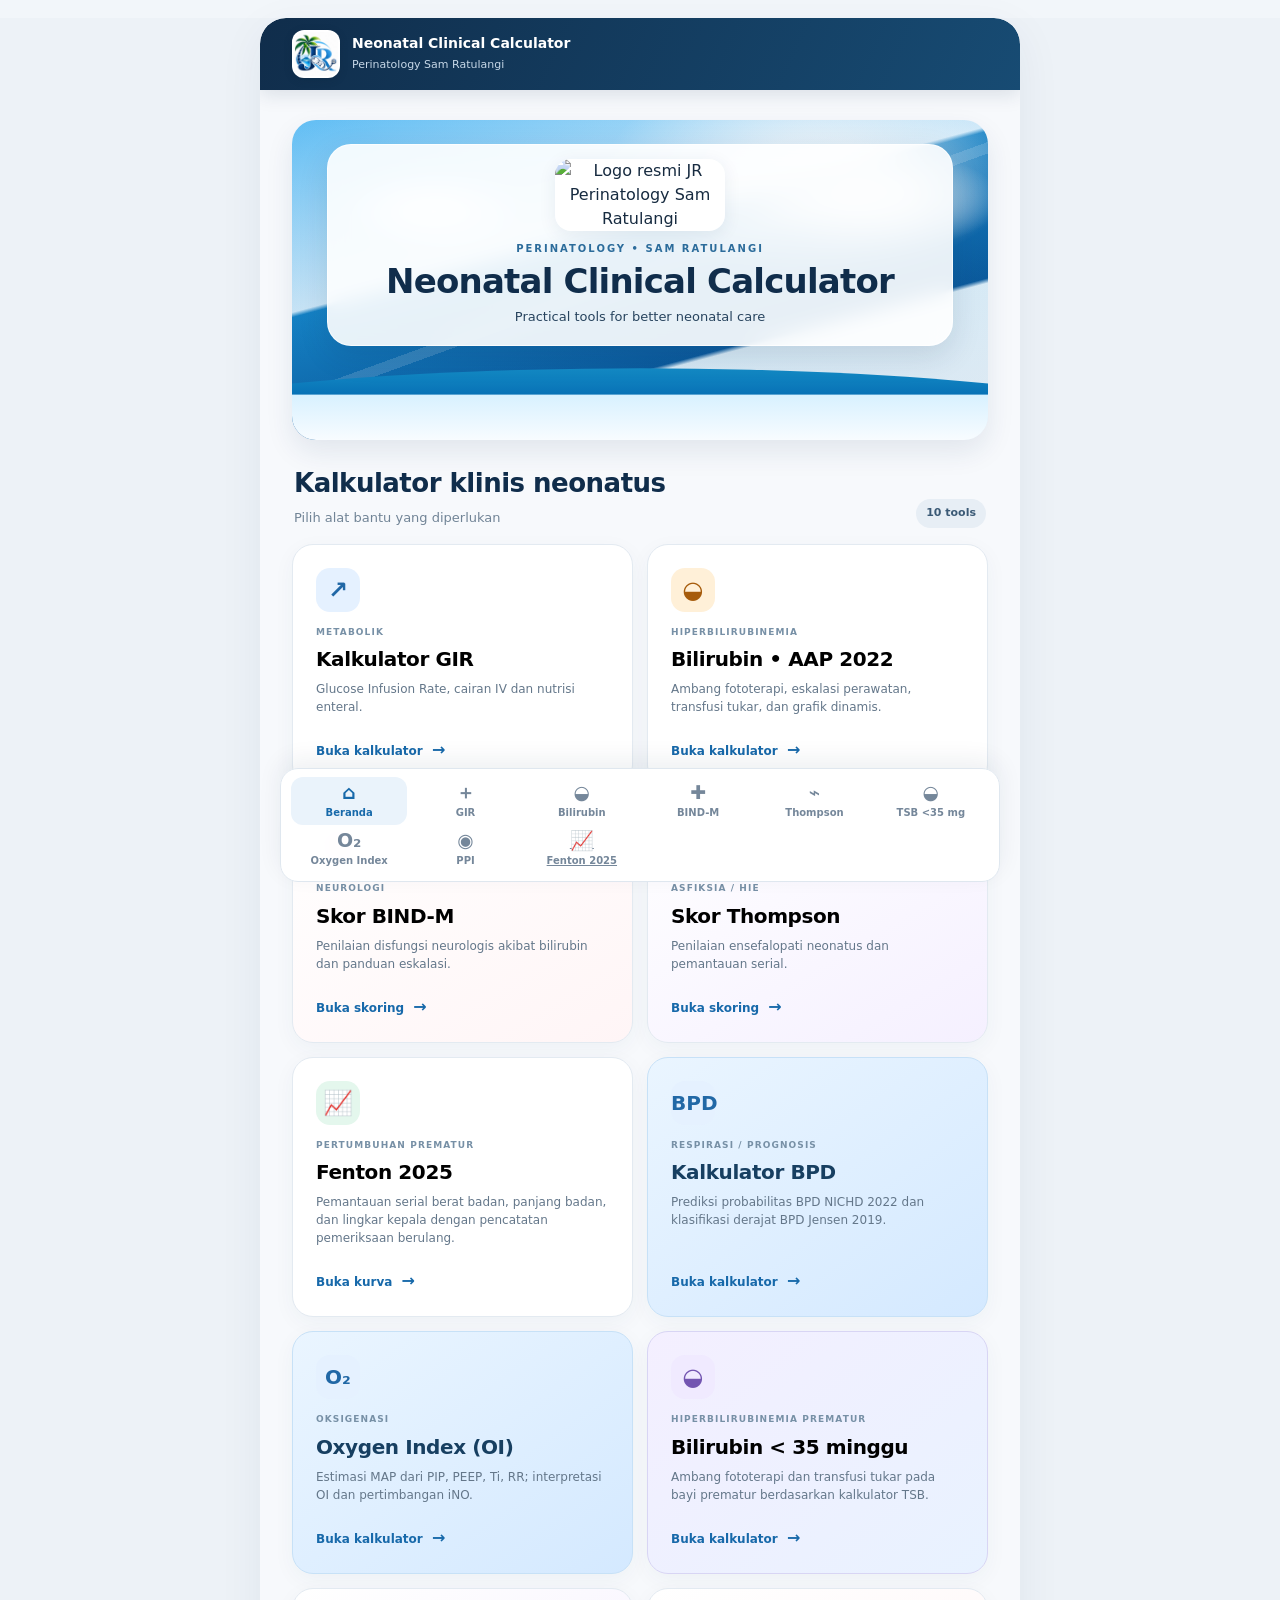
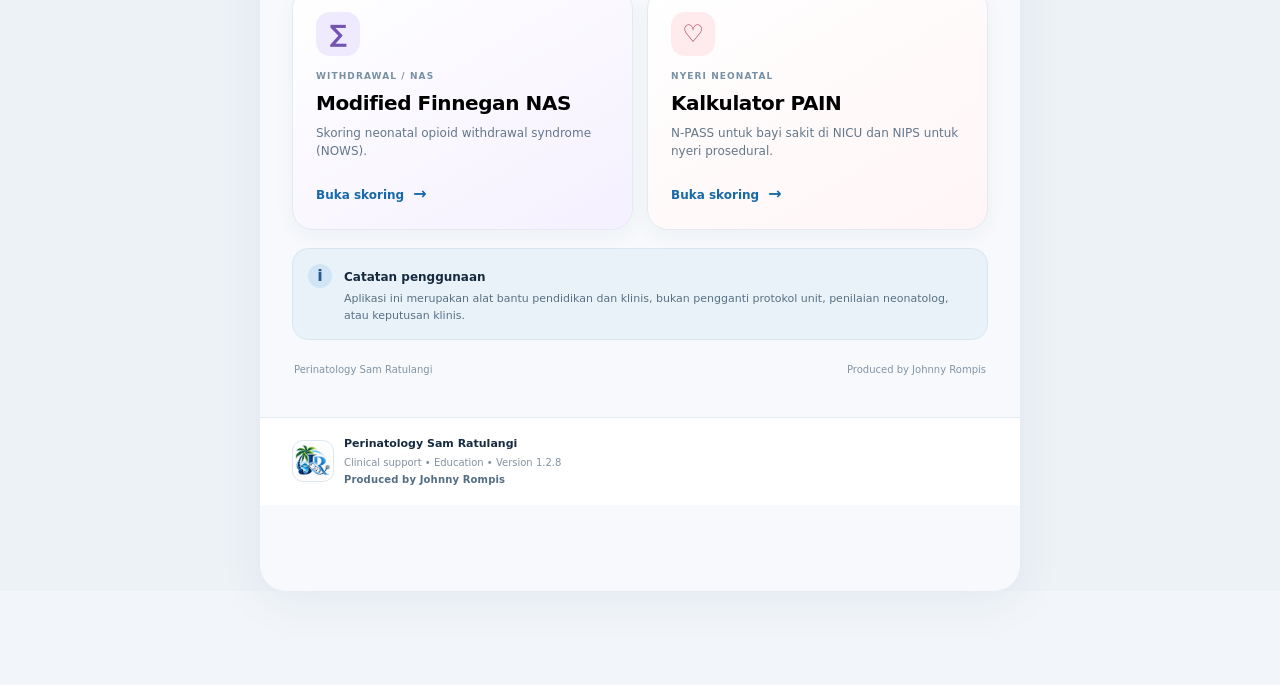
==== index.html @ 15115d3c "Update index.html" ====
<!doctype html>
<html lang="id"><head><meta charset="utf-8"><meta name="viewport" content="width=device-width, initial-scale=1, viewport-fit=cover"><meta name="theme-color" content="#12375b"><meta name="description" content="Kalkulator klinis neonatus: GIR dan hiperbilirubinemia AAP 2022."><link rel="manifest" href="./manifest.webmanifest"><link rel="icon" href="./icons/icon-192.png"><link rel="apple-touch-icon" href="./icons/icon-192.png"><title>Neonatal Clinical Calculator</title><link rel="stylesheet" href="./styles.css"></head>
<body><div class="app-shell">
<header class="topbar"><button class="brand" data-view="home" aria-label="Beranda"><img class="brand-logo" src="./jr-perinatology-logo.png" alt="Logo JR Perinatology"><span><b>Neonatal Clinical Calculator</b><small>Perinatology Sam Ratulangi</small></span></button><button id="installBtn" class="install-btn" hidden>Pasang</button></header>
<main>
<section id="homeView" class="view active"><div class="cover-hero"><img src="./icons/cover-reference.png" alt=""><div class="cover-caption"><img class="hero-logo" src="./icons/jr-perinatology-logo.png" alt="Logo resmi JR Perinatology Sam Ratulangi"><div class="eyebrow">PERINATOLOGY • SAM RATULANGI</div><h1>Neonatal Clinical Calculator</h1><p>Practical tools for better neonatal care</p></div></div>
<div class="section-heading"><div><h2>Kalkulator klinis neonatus</h2><p>Pilih alat bantu yang diperlukan</p></div><span class="pill">10 tools</span></div>
<div class="tool-grid"><button class="tool-card gir-card" data-view="gir"><span class="tool-icon blue-icon">↗</span><span class="tool-label">METABOLIK</span><h3>Kalkulator GIR</h3><p>Glucose Infusion Rate, cairan IV dan nutrisi enteral.</p><span class="tool-link">Buka kalkulator <b>→</b></span></button><button class="tool-card bili-card" data-view="bili"><span class="tool-icon amber-icon">◒</span><span class="tool-label">HIPERBILIRUBINEMIA</span><h3>Bilirubin • AAP 2022</h3><p>Ambang fototerapi, eskalasi perawatan, transfusi tukar, dan grafik dinamis.</p><span class="tool-link">Buka kalkulator <b>→</b></span></button><button class="tool-card bind-card" data-view="bind"><span class="tool-icon pink-icon">✚</span><span class="tool-label">NEUROLOGI</span><h3>Skor BIND-M</h3><p>Penilaian disfungsi neurologis akibat bilirubin dan panduan eskalasi.</p><span class="tool-link">Buka skoring <b>→</b></span></button><button class="tool-card thompson-card" data-view="thompson"><span class="tool-icon purple-icon">⌁</span><span class="tool-label">ASFIKSIA / HIE</span><h3>Skor Thompson</h3><p>Penilaian ensefalopati neonatus dan pemantauan serial.</p><span class="tool-link">Buka skoring <b>→</b></span></button><button class="tool-card fenton-card" data-open-page="fenton.html"><span class="tool-icon green-icon">📈</span><span class="tool-label">PERTUMBUHAN PREMATUR</span><h3>Fenton 2025</h3><p>Pemantauan serial berat badan, panjang badan, dan lingkar kepala dengan pencatatan pemeriksaan berulang.</p><span class="tool-link">Buka kurva <b>→</b></span></button><button class="tool-card oxygen-card" data-open-page="bpd.html"><span class="tool-icon blue-icon">BPD</span><span class="tool-label">RESPIRASI / PROGNOSIS</span><h3>Kalkulator BPD</h3><p>Prediksi probabilitas BPD NICHD 2022 dan klasifikasi derajat BPD Jensen 2019.</p><span class="tool-link">Buka kalkulator <b>→</b></span></button><button class="tool-card oxygen-card" data-view="oxygen"><span class="tool-icon blue-icon">O₂</span><span class="tool-label">OKSIGENASI</span><h3>Oxygen Index (OI)</h3><p>Estimasi MAP dari PIP, PEEP, Ti, RR; interpretasi OI dan pertimbangan iNO.</p><span class="tool-link">Buka kalkulator <b>→</b></span></button><button class="tool-card prem-card" data-view="prem"><span class="tool-icon purple-icon">◒</span><span class="tool-label">HIPERBILIRUBINEMIA PREMATUR</span><h3>Bilirubin &lt; 35 minggu</h3><p>Ambang fototerapi dan transfusi tukar pada bayi prematur berdasarkan kalkulator TSB.</p><span class="tool-link">Buka kalkulator <b>→</b></span></button><button class="tool-card thompson-card" data-open-page="finnegan.html"><span class="tool-icon purple-icon">∑</span><span class="tool-label">WITHDRAWAL / NAS</span><h3>Modified Finnegan NAS</h3><p>Skoring neonatal opioid withdrawal syndrome (NOWS).</p><span class="tool-link">Buka skoring <b>→</b></span></button><button class="tool-card bind-card" data-open-page="pain.html"><span class="tool-icon pink-icon">♡</span><span class="tool-label">NYERI NEONATAL</span><h3>Kalkulator PAIN</h3><p>N-PASS untuk bayi sakit di NICU dan NIPS untuk nyeri prosedural.</p><span class="tool-link">Buka skoring <b>→</b></span></button>
</div>
<div class="notice"><span class="notice-icon">i</span><div><b>Catatan penggunaan</b><p>Aplikasi ini merupakan alat bantu pendidikan dan klinis, bukan pengganti protokol unit, penilaian neonatolog, atau keputusan klinis.</p></div></div><div class="home-footer"><span>Perinatology Sam Ratulangi</span><span>Produced by Johnny Rompis</span></div></section><section id="girView" class="view"><div class="page-heading"><button class="back-btn" data-view="home">←</button><div><div class="eyebrow">METABOLIK</div><h1>Kalkulator GIR</h1><p>Glucose Infusion Rate • mg/kg/menit</p></div></div>
<div class="info-banner blue-banner"><b>Rumus GIR</b><p>IV = (% dekstrosa × laju mL/jam) ÷ (6 × berat kg). Enteral dihitung dari karbohidrat yang benar-benar diberikan selama 24 jam.</p></div>
<form id="girForm">
<div class="panel"><div class="panel-title"><span class="mini-icon pink-icon">＋</span><div><h2>A. Data neonatus</h2><p>Gunakan berat badan aktual yang ditetapkan klinisi</p></div></div>
<div class="field"><label for="weight">Berat badan aktual</label><div class="input-unit"><input id="weight" type="number" min="0.1" max="20" step="0.01" value="3" required><span>kg</span></div></div>
<div class="field"><label for="targetGir">Target GIR (opsional)</label><div class="input-unit"><input id="targetGir" type="number" min="0" max="50" step="0.1" value="4"><span>mg/kg/menit</span></div><small>Target ditetapkan klinisi; bukan rekomendasi otomatis.</small></div></div>
<div class="panel blue-panel"><div class="panel-title"><span class="mini-icon blue-icon">↗</span><div><h2>B. Cairan intravena</h2><p>Verifikasi konsentrasi pada label/kemasan aktual</p></div></div>
<div class="field"><label for="ivType">Jenis cairan IV</label><select id="ivType"><option value="5">Dextrose 5%</option><option value="10">Dextrose 10%</option><option value="12.5" selected>Dextrose 12,5%</option><option value="15">Dextrose 15%</option><option value="20">Dextrose 20%</option><option value="KaEN 1B">KaEN 1B • isi konsentrasi manual</option><option value="KaEN 3A">KaEN 3A • isi konsentrasi manual</option><option value="KaEN 3B">KaEN 3B • isi konsentrasi manual</option><option value="custom">Cairan lain • input manual</option></select></div>
<div class="field"><label for="conc">Konsentrasi glukosa</label><div class="input-unit"><input id="conc" type="number" min="0" max="100" step="0.1" value="12.5" required><span>%</span></div><small id="concNote">Nilai referensi otomatis; verifikasi konsentrasi aktual.</small></div>
<div class="field"><label for="rate">Laju infus</label><div class="input-unit"><input id="rate" type="number" min="0" max="500" step="0.1" value="2" required><span>mL/jam</span></div></div></div>
<div class="panel green-panel"><div class="panel-title"><span class="mini-icon green-icon">◉</span><div><h2>C. Asupan enteral</h2><p>Pilihan jenis asupan mengikuti kategori</p></div></div>
<div class="field"><label for="category">Kategori asupan</label><select id="category" required><option value="Oral aff">Oral aff</option><option value="ASI" selected>ASI</option><option value="PASI">PASI</option></select></div>
<div class="field"><label for="milkType">Pilihan jenis ASI / produk PASI</label><select id="milkType" required></select><small id="milkNote">Nilai referensi adalah estimasi; verifikasi tahap ASI atau label produk.</small></div>
<div class="field"><label for="carbRef">Karbohidrat referensi</label><div class="input-unit"><input id="carbRef" type="number" readonly><span>g/100 mL</span></div><small>Nilai untuk susu siap minum; dapat berbeda menurut produk/individu.</small></div>
<div class="field" id="carbOverrideWrap"><label for="carbOverride">Karbohidrat aktual / override (opsional)</label><div class="input-unit"><input id="carbOverride" type="number" min="0" max="50" step="0.1" placeholder="Isi jika berbeda dari referensi"><span>g/100 mL</span></div><small>Jika diisi, nilai ini yang digunakan dalam perhitungan.</small></div>
<div class="field"><label for="volume">Volume enteral total</label><div class="input-unit"><input id="volume" type="number" min="0" max="10000" step="1" value="400" required><span>mL/24 jam</span></div><small>Masukkan volume yang benar-benar diberikan selama 24 jam. Oral aff dihitung sebagai 0.</small></div></div>
<div class="button-row"><button type="reset" class="btn secondary">Reset</button><button type="submit" class="btn primary">Hitung GIR</button></div></form><div id="girResults" class="results" hidden></div>
<div class="reference-box"><h3>Rumus dan batasan</h3><p><b>GIR IV</b> = konsentrasi glukosa (%) × laju infus (mL/jam) ÷ [6 × berat badan (kg)].</p><p><b>Estimasi kontribusi enteral</b> = [volume (mL/24 jam) × karbohidrat (g/100 mL) × 10] ÷ [berat badan (kg) × 1440].</p><p><b>Total GIR estimasi</b> = GIR IV + estimasi kontribusi enteral. Kontribusi enteral merupakan estimasi asupan karbohidrat, bukan GIR sistemik terukur dan tidak otomatis menentukan terapi.</p><p>Jangan mengubah cairan/laju infus atau memberikan insulin hanya berdasarkan kalkulator. Ikuti glukosa darah serial, kondisi bayi, dan protokol NICU.</p></div></section>
<section id="biliView" class="view"><div class="page-heading"><button class="back-btn" data-view="home">←</button><div><div class="eyebrow">AAP CLINICAL PRACTICE GUIDELINE</div><h1>Kalkulator Bilirubin</h1><p>Hiperbilirubinemia neonatus • AAP 2022</p></div></div>
<div class="info-banner amber-banner"><b>Untuk bayi usia gestasi ≥35 minggu</b><p>Gunakan TSB (bilirubin serum total), bukan TcB untuk keputusan transfusi tukar. Jangan mengurangi bilirubin direk dari TSB.</p></div>
<form id="biliForm"><div class="panel"><div class="panel-title"><span class="mini-icon amber-icon">◒</span><div><h2>Data bayi dan TSB</h2><p>Ambang ditentukan dari usia gestasi, usia dalam jam, dan risiko neurotoksisitas.</p></div></div><div class="field"><label for="ga">Usia gestasi saat lahir</label><select id="ga" required><option value="35">35 minggu</option><option value="36">36 minggu</option><option value="37">37 minggu</option><option value="38" selected>38 minggu</option><option value="39">39 minggu</option><option value="40">40 minggu</option><option value="41">41 minggu</option><option value="42">42 minggu</option><option value="43">&gt;42 minggu</option></select></div><div class="field"><label for="ageHours">Usia bayi saat sampel diambil</label><div class="input-unit"><input id="ageHours" type="number" min="1" max="1000" step="1" value="48" required><span>jam</span></div></div><div class="field"><label for="tsb">Bilirubin serum total (TSB)</label><div class="input-unit"><input id="tsb" type="number" min="0" max="50" step="0.01" value="12" required><span>mg/dL</span></div></div></div>
<div class="panel"><div class="panel-title"><span class="mini-icon pink-icon">!</span><div><h2>Faktor risiko neurotoksisitas</h2><p>Pilih “Ya” jika terdapat faktor risiko tambahan.</p></div></div><div class="risk-list"><label class="risk-row"><span><b>Albumin &lt;3,0 g/dL</b><small>Hipoalbuminemia</small></span><select id="riskAlbumin"><option>Tidak</option><option>Ya</option></select></label><label class="risk-row"><span><b>Hemolisis</b><small>Isoimun/DAT positif, defisiensi G6PD, atau hemolisis lain</small></span><select id="riskHemolysis"><option>Tidak</option><option>Ya</option></select></label><label class="risk-row"><span><b>Sepsis</b><small>Infeksi sistemik</small></span><select id="riskSepsis"><option>Tidak</option><option>Ya</option></select></label><label class="risk-row"><span><b>Ketidakstabilan klinis</b><small>Bermakna dalam 24 jam terakhir</small></span><select id="riskInstability"><option>Tidak</option><option>Ya</option></select></label><label class="risk-row urgent-row"><span><b>Tanda ensefalopati bilirubin akut sedang/berat</b><small>Memerlukan evaluasi dan tindakan emergensi</small></span><select id="encephalopathy"><option>Tidak</option><option>Ya</option></select></label></div></div>
<div class="panel"><div class="panel-title"><span class="mini-icon blue-icon">⌁</span><div><h2>Tindak lanjut saat pulang</h2><p>Opsional • untuk bayi yang belum menerima fototerapi</p></div></div><div class="field"><label for="dischargeHours">Usia bayi saat rencana pulang</label><div class="input-unit"><input id="dischargeHours" type="number" min="1" max="1000" step="1" value="48"><span>jam</span></div></div><div class="field"><label for="bilirubinType">Jenis pemeriksaan untuk tindak lanjut</label><select id="bilirubinType"><option value="TSB">TSB</option><option value="TcB">TcB</option></select></div></div>
<div class="button-row"><button type="reset" class="btn secondary">Reset</button><button type="submit" class="btn primary">Hitung ambang</button></div></form><div id="biliResults" class="results" hidden></div>
<div class="panel chart-panel" id="chartPanel" hidden><div class="panel-title"><span class="mini-icon amber-icon">⌁</span><div><h2>Grafik dinamis</h2><p>Kurva mengikuti usia gestasi dan faktor risiko yang dipilih.</p></div></div><div class="chart-legend"><span><i class="legend-photo"></i>Fototerapi</span><span><i class="legend-exchange"></i>Transfusi tukar</span><span><i class="legend-patient"></i>TSB pasien</span></div><div class="chart-wrap"><svg id="bilirubinChart" viewBox="0 0 640 320" role="img" aria-label="Grafik ambang bilirubin terhadap usia dalam jam"></svg></div><p class="chart-note">Sumbu X: usia (jam) • Sumbu Y: TSB (mg/dL). Ambang diambil dari tabel numerik yang disertakan dalam workbook v18; kurva ini adalah visualisasi ulang, bukan gambar asli AAP.</p></div>
<div class="reference-box"><h3>Catatan keselamatan</h3><ul><li>Usia gestasi &lt;35 minggu tidak didukung kalkulator ini; gunakan protokol prematur unit.</li><li>Ambang eskalasi perawatan = 2 mg/dL di bawah ambang transfusi tukar.</li><li>Jika ada tanda ensefalopati bilirubin akut sedang/berat, jangan menunggu hasil kalkulator—ikuti protokol emergensi.</li><li>Konfirmasi hasil dan keputusan terapi dengan pedoman AAP 2022 serta penilaian klinis.</li></ul><p class="source-link">Sumber: AAP Clinical Practice Guideline Revision: Management of Hyperbilirubinemia in the Newborn Infant 35 or More Weeks of Gestation (2022).</p></div></section>
<section id="bindView" class="view"><div class="page-heading"><button class="back-btn" data-view="home">←</button><div><div class="eyebrow">BILIRUBIN • NEUROLOGI</div><h1>Skor BIND-M</h1><p>Modified Bilirubin-Induced Neurologic Dysfunction</p></div></div><div class="info-banner amber-banner"><b>Penilaian neurologis terstruktur</b><p>Skor tidak menggantikan ambang terapi bilirubin. Bila terdapat tanda bahaya, jangan menunda penanganan untuk menyelesaikan skoring.</p></div><form id="bindForm"><div class="panel"><div class="panel-title"><span class="mini-icon pink-icon">＋</span><div><h2>Data klinis</h2><p>Identitas bersifat opsional.</p></div></div><div class="field"><label for="bindId">Nama / ID pasien (opsional)</label><input class="plain-input" id="bindId" placeholder="Tidak wajib diisi"></div><div class="field"><label for="bindAge">Usia postnatal</label><div class="input-unit"><input id="bindAge" type="number" min="0" max="1000" value="48"><span>jam</span></div></div><div class="field"><label for="bindGA">Usia gestasi</label><div class="input-unit"><input id="bindGA" type="number" min="20" max="44" value="38"><span>minggu</span></div></div><div class="field"><label for="bindTSB">TSB</label><div class="input-unit"><input id="bindTSB" type="number" min="0" max="60" step="0.01" placeholder="Nilai mg/dL"><span>mg/dL</span></div></div></div><div class="panel"><div class="panel-title"><span class="mini-icon amber-icon">✚</span><div><h2>Temuan BIND-M</h2><p>Pilih temuan paling sesuai pada setiap domain.</p></div></div><div class="field"><label for="bindMental">Status mental</label><select id="bindMental" class="bind-score"><option value="0">Normal (0)</option><option value="1">Mengantuk tetapi mudah dibangunkan (1)</option><option value="2">Penurunan minum / letargi / isap buruk / iritabel-jittery (2)</option><option value="3">Semikoma / apnea / kejang / koma (3)</option></select></div><div class="field"><label for="bindTone">Tonus otot</label><select id="bindTone" class="bind-score"><option value="0">Normal (0)</option><option value="1">Hipotonia ringan persisten (1)</option><option value="2">Hipotonia sedang / hipertonia sedang / lengkungan meningkat (2)</option><option value="3">Retrocollis / opisthotonus / scissoring (3)</option></select></div><div class="field"><label for="bindCry">Pola tangisan</label><select id="bindCry" class="bind-score"><option value="0">Normal (0)</option><option value="1">Tangisan bernada tinggi (1)</option><option value="2">Tangisan melengking (2)</option><option value="3">Tidak dapat ditenangkan / tangisan lemah atau tidak ada setelah tangisan abnormal (3)</option></select></div><div class="field"><label for="bindEyes">Gerakan mata</label><select id="bindEyes" class="bind-score"><option value="0">Normal (0)</option><option value="3">Sun-setting eyes / paralisis pandangan ke atas (3)</option></select></div><div class="field"><label for="bindDanger">Tanda bahaya neurologis</label><select id="bindDanger"><option value="no">Tidak teridentifikasi</option><option value="yes">Ada: apnea, kejang, penurunan kesadaran, hipertonia berat, retrocollis/opisthotonus atau gangguan pandangan ke atas</option></select></div><div class="button-row"><button type="reset" class="btn secondary">Reset</button><button type="submit" class="btn primary">Hitung skor BIND-M</button></div></div></form><div id="bindResults" class="results" hidden></div><div class="reference-box"><h3>Interpretasi dan batasan</h3><p>Domain masing-masing diberi skor 0–3; total 0–12. Skor 3–4 merupakan ambang skrining penting dalam studi, bukan diagnosis definitif. Tanda bahaya neurologis memerlukan penilaian emergensi tanpa menunggu skor.</p><p>Sumber: Radmacher PG et al. BMC Pediatrics. 2015;15:28. DOI: 10.1186/s12887-015-0355-2.</p></div></section>
<section id="thompsonView" class="view"><div class="page-heading"><button class="back-btn" data-view="home">←</button><div><div class="eyebrow">ASFIKSIA • ENSEFALOPATI</div><h1>Skor Thompson</h1><p>Penilaian dan pemantauan serial neonatus</p></div></div><div class="info-banner purple-banner"><b>Skoring klinis serial</b><p>Pilih waktu pemeriksaan dan nilai sembilan parameter. Total skor dihitung otomatis. Skor bukan satu-satunya dasar diagnosis HIE atau keputusan hipotermia terapeutik.</p></div><form id="thompsonForm"><div class="panel"><div class="panel-title"><span class="mini-icon pink-icon">＋</span><div><h2>Data pemeriksaan</h2><p>Nama/ID tidak wajib.</p></div></div><div class="field"><label for="thompsonId">Nama / ID pasien (opsional)</label><input class="plain-input" id="thompsonId" placeholder="Tidak wajib diisi"></div><div class="field"><label for="thompsonGA">Usia gestasi</label><div class="input-unit"><input id="thompsonGA" type="number" min="20" max="44" value="38"><span>minggu</span></div></div><div class="field"><label for="thompsonTime">Waktu pemeriksaan</label><select id="thompsonTime"><option>0 jam</option><option>1 jam</option><option>2 jam</option><option>3 jam</option><option>4 jam</option><option>5 jam</option><option>6 jam</option><option>7 jam</option><option>8 jam</option><option>9 jam</option><option>10 jam</option><option>11 jam</option><option>12 jam</option><option>18 jam</option><option>24 jam</option><option>48 jam</option><option>72 jam</option><option>96 jam</option></select></div></div><div class="panel"><div class="panel-title"><span class="mini-icon purple-icon">⌁</span><div><h2>Parameter Thompson</h2><p>Pilih skor sesuai pemeriksaan klinis.</p></div></div><div class="field"><label for="thTone">Tonus otot</label><select id="thTone" class="th-score"><option value="0">Normal (0)</option><option value="1">Hipertonia (1)</option><option value="2">Hipotonia (2)</option><option value="3">Flaksid (3)</option></select></div><div class="field"><label for="thConscious">Kesadaran</label><select id="thConscious" class="th-score"><option value="0">Normal (0)</option><option value="1">Hiperalert / tatapan menetap (1)</option><option value="2">Letargis (2)</option><option value="3">Koma (3)</option></select></div><div class="field"><label for="thSeizure">Kejang</label><select id="thSeizure" class="th-score"><option value="0">Tidak ada (0)</option><option value="1">Jarang (1)</option><option value="2">Sering (2)</option></select></div><div class="field"><label for="thPosture">Postur</label><select id="thPosture" class="th-score"><option value="0">Normal (0)</option><option value="1">Mengepal / gerakan mengayuh (1)</option><option value="2">Fleksi distal kuat (2)</option><option value="3">Deserebrasi (3)</option></select></div><div class="field"><label for="thMoro">Refleks Moro</label><select id="thMoro" class="th-score"><option value="0">Normal (0)</option><option value="1">Parsial (1)</option><option value="2">Tidak ada (2)</option></select></div><div class="field"><label for="thGrasp">Refleks menggenggam</label><select id="thGrasp" class="th-score"><option value="0">Normal (0)</option><option value="1">Lemah (1)</option><option value="2">Tidak ada (2)</option></select></div><div class="field"><label for="thSuck">Refleks mengisap</label><select id="thSuck" class="th-score"><option value="0">Normal (0)</option><option value="1">Lemah (1)</option><option value="2">Tidak ada / menggigit (2)</option></select></div><div class="field"><label for="thBreathing">Pernapasan</label><select id="thBreathing" class="th-score"><option value="0">Normal (0)</option><option value="1">Hiperventilasi (1)</option><option value="2">Apnea singkat (2)</option><option value="3">Membutuhkan ventilasi karena apnea (3)</option></select></div><div class="field"><label for="thFontanel">Fontanel anterior</label><select id="thFontanel" class="th-score"><option value="0">Normal (0)</option><option value="1">Penuh, tidak tegang (1)</option><option value="2">Tegang (2)</option></select></div><div class="field"><label for="thNotes">Catatan klinis (opsional)</label><textarea id="thNotes" class="plain-input" rows="3" placeholder="Riwayat hipoksia/resusitasi, gas darah, Apgar, kejang, obat sedasi, rencana tindak lanjut"></textarea></div><div class="button-row"><button type="reset" class="btn secondary">Reset</button><button type="submit" class="btn primary">Hitung Thompson</button></div></div></form><div id="thompsonResults" class="results" hidden></div><div class="reference-box"><h3>Catatan keselamatan</h3><p>Stabilisasi bayi terlebih dahulu. Bila dicurigai HIE sedang–berat, kejang, atau skor meningkat, konsultasikan segera dengan neonatolog/tim NICU. Hipotermia terapeutik pada bayi yang memenuhi kriteria idealnya dimulai dalam 6 jam pertama di pusat yang mampu melakukan pemantauan ketat. Skor awal rendah tidak menyingkirkan HIE.</p></div></section>
<section id="premView" class="view"><div class="page-heading"><button class="back-btn" data-view="home">←</button><div><div class="eyebrow">HIPERBILIRUBINEMIA PREMATUR</div><h1>Bilirubin &lt; 35 minggu</h1><p>Kalkulator TSB bayi prematur • mg/dL</p></div></div>
<div class="info-banner blue-banner"><b>Catatan penggunaan</b><p>Ambang berasal dari workbook yang diberikan dan merupakan rentang konsensus untuk bayi usia gestasi &lt;35 minggu. Verifikasi dengan protokol NICU setempat dan penilaian neonatolog.</p></div>
<form id="premForm"><div class="panel"><div class="panel-title"><span class="mini-icon blue-icon">◉</span><div><h2>A. Data pasien</h2><p>Lengkapi seluruh input untuk memperoleh hasil.</p></div></div>
<div class="field"><label for="premGA">Usia gestasi saat lahir (minggu penuh)</label><select id="premGA" required><option value="">Pilih usia gestasi</option><option value="22">22 minggu</option><option value="23">23 minggu</option><option value="24">24 minggu</option><option value="25">25 minggu</option><option value="26">26 minggu</option><option value="27">27 minggu</option><option value="28">28 minggu</option><option value="29">29 minggu</option><option value="30">30 minggu</option><option value="31">31 minggu</option><option value="32">32 minggu</option><option value="33">33 minggu</option><option value="34">34 minggu</option></select><small>Pilih 22–34 minggu.</small></div>
<div class="field"><label for="premDays">Hari gestasi tambahan</label><select id="premDays" required><option value="">Pilih hari</option><option value="0">0 hari</option><option value="1">1 hari</option><option value="2">2 hari</option><option value="3">3 hari</option><option value="4">4 hari</option><option value="5">5 hari</option><option value="6">6 hari</option></select></div>
<div class="field"><label for="premPostnatal">Usia pascanatal</label><div class="input-unit"><input id="premPostnatal" type="number" min="0" max="120" step="1" required placeholder="Contoh: 2"><span>hari</span></div></div>
<div class="field"><label for="premTSB">TSB (bilirubin serum total)</label><div class="input-unit"><input id="premTSB" type="number" min="0" max="50" step="0.01" required placeholder="Contoh: 8.5"><span>mg/dL</span></div><small>Jangan mengurangi bilirubin direk dari TSB.</small></div></div>
<div class="panel amber-panel"><div class="panel-title"><span class="mini-icon amber-icon">!</span><div><h2>B. Faktor risiko</h2><p>Faktor risiko mengarahkan pemilihan batas ambang yang lebih rendah.</p></div></div>
<div class="field"><label for="premAlbumin">Albumin &lt;2,5 g/dL?</label><select id="premAlbumin"><option value="Tidak">Tidak</option><option value="Ya">Ya</option></select></div>
<div class="field"><label for="premHemolysis">TSB meningkat cepat / curiga hemolisis?</label><select id="premHemolysis"><option value="Tidak">Tidak</option><option value="Ya">Ya</option></select></div>
<div class="field"><label for="premUnstable">Kondisi klinis tidak stabil?</label><select id="premUnstable"><option value="Tidak">Tidak</option><option value="Ya">Ya</option></select></div>
<div class="field"><label for="premEnceph">Tanda ensefalopati bilirubin akut?</label><select id="premEnceph"><option value="Tidak">Tidak</option><option value="Ya">Ya</option></select><small>Contoh: hipertonus, arching, retrocollis/opisthotonos, atau tangisan melengking.</small></div>
<div class="button-row"><button type="reset" class="btn secondary">Reset</button><button type="submit" class="btn primary">Hitung TSB prematur</button></div></div></form>
<div id="premResults" class="results" hidden></div>
<div class="reference-box"><h3>Dasar ambang</h3><p>Kelompok ambang fototerapi ditentukan oleh usia pascamenstruasi (PMA = usia gestasi saat lahir + hari gestasi tambahan/7 + usia pascanatal/7). Ambang transfusi tukar menggunakan kelompok usia gestasi saat lahir pada workbook. Rentang ambang disederhanakan ke batas bawah bila ada faktor risiko.</p><p>Alat bantu ini bukan pengganti keputusan klinis. Bila ada tanda ensefalopati akut atau TSB mencapai ambang transfusi tukar, lakukan evaluasi dan eskalasi segera sesuai protokol NICU.</p></div></section><section id="oxygenView" class="view"><div class="page-heading"><button class="back-btn" data-view="home">←</button><div><div class="eyebrow">OKSIGENASI • VENTILASI</div><h1>Kalkulator Oxygen Index</h1><p>Estimasi MAP • interpretasi OI • pertimbangan iNO</p></div></div>
<div class="info-banner blue-banner"><b>Masukkan data ventilator dan gas darah</b><p>OI dihitung menggunakan FiO₂ dalam persen, MAP (cmH₂O), dan PaO₂ (mmHg). MAP dari rumus ini adalah estimasi; bila MAP aktual tersedia pada ventilator, gunakan nilai aktual sesuai protokol unit.</p></div>
<form id="oxygenForm"><div class="panel blue-panel"><div class="panel-title"><span class="mini-icon blue-icon">O₂</span><div><h2>A. Input klinis</h2><p>Gunakan data dari ventilator dan analisis gas darah arteri.</p></div></div>
<div class="field"><label for="oiFio2">FiO₂</label><div class="input-unit"><input id="oiFio2" type="number" min="21" max="100" step="1" value="80" required><span>%</span></div><small>Masukkan dalam persen, contoh 80 untuk FiO₂ 0,80.</small></div>
<div class="field"><label for="oiPip">PIP</label><div class="input-unit"><input id="oiPip" type="number" min="1" max="80" step="0.1" value="20" required><span>cmH₂O</span></div></div>
<div class="field"><label for="oiPeep">PEEP</label><div class="input-unit"><input id="oiPeep" type="number" min="0" max="40" step="0.1" value="5" required><span>cmH₂O</span></div></div>
<div class="field"><label for="oiTi">Waktu inspirasi (Ti)</label><div class="input-unit"><input id="oiTi" type="number" min="0.01" max="3" step="0.01" value="0.3" required><span>detik</span></div></div>
<div class="field"><label for="oiRR">Frekuensi napas ventilator</label><div class="input-unit"><input id="oiRR" type="number" min="1" max="200" step="1" value="60" required><span>kali/menit</span></div></div>
<div class="field"><label for="oiPao2">PaO₂</label><div class="input-unit"><input id="oiPao2" type="number" min="1" max="700" step="0.01" value="50" required><span>mmHg</span></div><small>Gunakan PaO₂ dari analisis gas darah arteri, bukan SpO₂.</small></div>
<div class="field"><label for="oiPaco2">PaCO₂ (opsional)</label><div class="input-unit"><input id="oiPaco2" type="number" min="1" max="200" step="0.01" placeholder="Contoh: 42.50"><span>mmHg</span></div><small>Untuk pencatatan gas darah; PaCO₂ tidak masuk ke rumus OI.</small></div>
</div><div class="button-row"><button type="reset" class="btn secondary">Reset</button><button type="submit" class="btn primary">Hitung Oxygen Index</button></div></form><div id="oxygenResults" class="results" hidden></div>
<div class="reference-box"><h3>Rumus perhitungan</h3><p><b>Total waktu siklus (Ttot)</b> = 60 ÷ frekuensi napas (detik).</p><p><b>Estimasi MAP</b> ≈ PEEP + (PIP − PEEP) × Ti ÷ Ttot.</p><p><b>Oxygen Index (OI)</b> = FiO₂ (%) × MAP ÷ PaO₂.</p><h3>Interpretasi OI</h3><ul><li>&lt; 5: Gangguan oksigenasi relatif ringan.</li><li>5–&lt;15: Gangguan oksigenasi.</li><li>15–&lt;25: Gangguan sedang hingga berat.</li><li>25–40: Gangguan berat.</li><li>&gt; 40: Gangguan sangat berat.</li></ul><h3>Pertimbangan pemberian iNO</h3><ul><li>&lt; 10: Oksigenasi relatif lebih baik; umumnya belum menjadi indikasi iNO rutin.</li><li>10–&lt;15: Gangguan oksigenasi; optimalkan ventilasi dan evaluasi penyebab.</li><li>15–&lt;20: Pertimbangkan iNO pada PPHN tertentu, terutama bila hipoksemia menetap meskipun tata laksana optimal.</li><li>20–&lt;25: Ambang umum untuk mempertimbangkan iNO pada neonatus cukup bulan atau mendekati cukup bulan dengan hipoksemia persisten.</li><li>≥25: Hipoksemia berat; risiko kegagalan terapi meningkat dan perlu evaluasi cepat serta penanganan di NICU tersier.</li></ul><p>OI dan ambang iNO bukan satu-satunya dasar keputusan. Pertimbangkan diagnosis PPHN, usia gestasi, ekokardiografi bila tersedia, penyebab hipoksemia, optimasi ventilasi, dan protokol NICU setempat. Keputusan iNO harus dibuat oleh tim klinis.</p></div></section>
<section id="ppiView" class="view">
  <div class="page-heading"><button class="back-btn" data-view="home">←</button><div><div class="eyebrow">PERFUSI PERIFER</div><h1>Kalkulator PPI Neonatal</h1><p>Peripheral Perfusion Index • kurva referensi usia gestasi 35–41 minggu</p></div></div>
  <div class="info-banner blue-banner"><b>Petunjuk penggunaan</b><p>Masukkan usia gestasi dalam minggu lengkap dan nilai PPI persis seperti yang tampil pada monitor (contoh 0,45 atau 1,20 — bukan 45 atau 120). Titik merah akan muncul pada grafik sesuai nilai yang dimasukkan.</p></div>
  <form id="ppiForm">
    <div class="panel"><div class="panel-title"><span class="mini-icon blue-icon">◉</span><div><h2>Data pasien</h2><p>Referensi tersedia untuk usia gestasi 35–41 minggu</p></div></div>
      <div class="ppi-input-grid">
        <div class="field"><label for="ppiGA">Usia gestasi (minggu lengkap)</label><input id="ppiGA" type="number" min="35" max="41" step="1" value="37" required></div>
        <div class="field"><label for="ppiPre">PPI preduktal (%)</label><input id="ppiPre" type="number" min="0" max="20" step="0.01" placeholder="Contoh: 2,00"></div>
        <div class="field"><label for="ppiPost">PPI postduktal (%)</label><input id="ppiPost" type="number" min="0" max="20" step="0.01" placeholder="Contoh: 0,90"></div>
      </div>
      <div class="actions"><button type="submit" class="primary-btn">Hitung PPI</button><button type="reset" class="secondary-btn">Reset</button></div>
      <p class="chart-note">Nilai di luar usia gestasi 35–41 minggu tidak akan diekstrapolasi. Interpretasi persentil bukan diagnosis syok dan harus dikaitkan dengan kondisi klinis.</p>
    </div>
  </form>
  <div id="ppiResults" class="ppi-results" hidden aria-live="polite"></div>
  <div class="panel"><div class="panel-title"><span class="mini-icon blue-icon">📈</span><div><h2>Kurva referensi dan titik pasien</h2><p>Garis menunjukkan persentil; titik merah menunjukkan hasil pasien.</p></div></div>
    <div class="ppi-chart-card"><div id="ppiPreChart"></div></div>
    <div class="ppi-chart-card"><div id="ppiPostChart"></div></div>
    <div class="notice"><b>Catatan klinis</b><p>Persentil menunjukkan posisi nilai dalam distribusi referensi, bukan diagnosis syok atau ukuran langsung cardiac output. Interpretasikan bersama kondisi klinis, CRT, suhu ekstremitas, tekanan darah, diuresis, laktat, dan tren serial.</p></div>
  </div>
</section>
</main><nav class="bottom-nav" aria-label="Navigasi utama">
<button type="button" class="nav-item active" data-view="home" aria-label="Beranda"><span class="nav-symbol">⌂</span><span>Beranda</span></button>
<button type="button" class="nav-item" data-view="gir" aria-label="Kalkulator GIR"><span class="nav-symbol">＋</span><span>GIR</span></button>
<button type="button" class="nav-item" data-view="bili" aria-label="Kalkulator bilirubin"><span class="nav-symbol">◒</span><span>Bilirubin</span></button><button type="button" class="nav-item" data-view="bind" aria-label="Skor BIND-M"><span class="nav-symbol">✚</span><span>BIND-M</span></button><button type="button" class="nav-item" data-view="thompson" aria-label="Skor Thompson"><span class="nav-symbol">⌁</span><span>Thompson</span></button><button type="button" class="nav-item" data-view="prem" aria-label="Bilirubin kurang dari 35 minggu"><span class="nav-symbol">◒</span><span>TSB &lt;35 mg</span></button><button type="button" class="nav-item" data-view="oxygen" aria-label="Kalkulator Oxygen Index"><span class="nav-symbol">O₂</span><span>Oxygen Index</span></button><button type="button" class="nav-item" data-view="ppi" aria-label="Kalkulator PPI"><span class="nav-symbol">◉</span><span>PPI</span></button><a class="nav-item" href="./fenton.html" aria-label="Kurva Fenton 2025"><span class="nav-symbol">📈</span><span>Fenton 2025</span></a>
</nav><footer class="app-footer"><img class="footer-logo" src="./jr-perinatology-logo.png" alt="Logo JR Perinatology"><span><b>Perinatology Sam Ratulangi</b><small>Clinical support • Education • Version 1.2.8</small><small class="produced-by">Produced by Johnny Rompis</small></span></footer></div><script src="./aap-data.js"></script><script src="./app.js"></script><script src="./scores.js"></script></body></html>
---- styles.css ----
:root{--navy:#12375b;--blue:#2869a8;--ink:#172b40;--muted:#64778a;--line:#e1e9f0;--bg:#f4f7fb;--white:#fff;--amber:#a65b0b;--shadow:0 8px 28px rgba(18,55,91,.07)}*{box-sizing:border-box}html{background:var(--bg);scroll-behavior:smooth}body{margin:0;font-family:Inter,ui-sans-serif,system-ui,-apple-system,BlinkMacSystemFont,"Segoe UI",sans-serif;color:var(--ink);line-height:1.5;background:var(--bg)}button,input,select{font:inherit}button{cursor:pointer}.app-shell{max-width:900px;margin:auto;min-height:100vh;background:#f7f9fc}.topbar{height:auto;min-height:76px;padding:14px clamp(16px,4vw,32px);background:var(--navy);display:flex;align-items:center;justify-content:space-between;gap:12px;color:#fff;position:sticky;top:0;z-index:10;box-shadow:0 4px 20px #102d4c22}.brand{display:flex;align-items:center;gap:12px;background:none;border:0;color:#fff;text-align:left;padding:0}.brand-mark,.footer-mark{display:grid;place-items:center;border-radius:14px;background:#ffffff19;border:1px solid #ffffff30;color:#fff;font-size:18px;font-weight:850;letter-spacing:-1px;width:46px;height:46px}.brand b{display:block;font-size:14px;line-height:1.25}.brand small{display:block;color:#c7d8e8;font-size:11px;margin-top:4px}.install-btn{border:1px solid #ffffff65;background:#fff;color:var(--navy);border-radius:10px;padding:9px 12px;font-weight:750;font-size:12px}.view{display:none;padding:22px clamp(16px,4vw,32px) 30px}.view.active{display:block}.hero{padding:30px 24px 28px;border-radius:24px;background:linear-gradient(135deg,#12375b 0%,#1f5985 70%,#2d739c 100%);color:#fff;position:relative;overflow:hidden}.hero:after{content:"";position:absolute;width:220px;height:220px;border:1px solid #ffffff18;border-radius:50%;right:-55px;top:-60px;box-shadow:0 0 0 28px #ffffff08,0 0 0 60px #ffffff06}.eyebrow{font-size:10px;font-weight:850;letter-spacing:1.45px;color:#6c91b4}.hero .eyebrow{color:#a7d3ee}.hero h1{font-size:clamp(29px,6vw,43px);line-height:1.1;letter-spacing:-1.4px;margin:13px 0}.hero h1 span{color:#a7d3ee}.hero p{max-width:500px;color:#d6e6f2;font-size:14px;margin:0}.hero-meta{font-size:11px;color:#c9dce9;margin-top:24px;display:flex;align-items:center;gap:8px}.dot{width:7px;height:7px;border-radius:50%;background:#72ddb4;box-shadow:0 0 0 4px #72ddb422}.section-heading{display:flex;justify-content:space-between;align-items:center;margin:28px 0 14px}.section-heading h2{font-size:20px;margin:0;letter-spacing:-.5px}.section-heading p{font-size:12px;color:var(--muted);margin:2px 0 0}.pill{font-size:11px;font-weight:750;border-radius:99px;background:#e7eef5;color:#3b5a76;padding:6px 10px}.tool-grid{display:grid;grid-template-columns:repeat(2,minmax(0,1fr));gap:14px}.tool-card{min-width:0;text-align:left;border:1px solid var(--line);border-radius:20px;background:#fff;padding:20px 17px;box-shadow:var(--shadow);display:flex;flex-direction:column;align-items:flex-start;transition:transform .15s,border-color .15s}.tool-card:active{transform:scale(.985)}.tool-card h3{font-size:18px;line-height:1.25;letter-spacing:-.4px;margin:8px 0}.tool-card p{font-size:12px;color:var(--muted);margin:0 0 22px}.tool-label{font-size:9px;letter-spacing:1.1px;font-weight:850;color:#7790a6;margin-top:14px}.tool-icon{display:grid;place-items:center;width:44px;height:44px;border-radius:14px;font-size:24px;font-weight:800}.blue-icon{background:#e5f1ff;color:#2168a6}.amber-icon{background:#fff0d8;color:#a65b0b}.green-icon{background:#e4f7ed;color:#20825c}.pink-icon{background:#ffebee;color:#b13b52}.purple-icon{background:#f0eaff;color:#7355b1}.tool-link{margin-top:auto;font-size:12px;color:var(--blue);font-weight:800}.tool-link b{margin-left:5px;font-size:16px}.notice{margin-top:18px;display:flex;gap:12px;background:#eaf2f9;border:1px solid #d9e7f2;border-radius:16px;padding:15px}.notice-icon{flex:none;display:grid;place-items:center;width:24px;height:24px;border-radius:50%;background:#d1e5f7;color:#245b8b;font-weight:900}.notice b{font-size:12px}.notice p{font-size:11px;color:#587084;margin:3px 0 0}.home-footer{display:flex;justify-content:space-between;color:#8294a5;font-size:10px;margin:22px 2px 0}.page-heading{display:flex;gap:12px;align-items:flex-start;margin:2px 0 18px}.back-btn{flex:none;border:1px solid var(--line);border-radius:12px;background:#fff;color:var(--navy);width:42px;height:42px;font-size:22px;box-shadow:0 3px 12px #183c5a0b}.page-heading h1{font-size:26px;letter-spacing:-.8px;line-height:1.15;margin:4px 0 5px}.page-heading p{margin:0;color:var(--muted);font-size:12px}.info-banner{padding:15px 16px;border-radius:15px;margin:0 0 16px;border:1px solid}.info-banner b{font-size:13px}.info-banner p{font-size:11px;margin:4px 0 0;line-height:1.55}.blue-banner{background:#eaf4ff;border-color:#d5e8fa;color:#285577}.amber-banner{background:#fff5e5;border-color:#f5e3c1;color:#81531e}.panel{background:#fff;border:1px solid var(--line);border-radius:18px;padding:17px;margin-bottom:13px;box-shadow:0 4px 16px #163b5a08}.blue-panel{background:linear-gradient(180deg,#f1f7ff,#fff 90%)}.green-panel{background:linear-gradient(180deg,#f0fbf5,#fff 90%)}.purple-panel{background:linear-gradient(180deg,#f7f3ff,#fff 90%)}.panel-title{display:flex;align-items:center;gap:11px;margin-bottom:16px}.panel-title h2{font-size:15px;line-height:1.2;margin:0;letter-spacing:-.2px}.panel-title p{font-size:10px;color:var(--muted);margin:4px 0 0}.mini-icon{flex:none;width:34px;height:34px;border-radius:11px;display:grid;place-items:center;font-size:19px;font-weight:800}.field{margin-top:13px}.field label{display:block;font-size:12px;font-weight:750;margin-bottom:7px;color:#30485f}.field small{display:block;font-size:10px;color:#7a8c9b;margin-top:5px}.input-unit{display:flex;align-items:center;gap:8px;border:1px solid #d8e2eb;background:#fff;border-radius:11px;padding:0 12px;min-height:46px}.input-unit:focus-within{border-color:#5591c5;box-shadow:0 0 0 3px #dcecff}.input-unit input{border:0;outline:0;min-width:0;width:100%;background:transparent;color:var(--ink);font-size:15px;font-weight:700;padding:11px 0}.input-unit span{white-space:nowrap;color:#6f8294;font-size:11px;font-weight:700}.field select,.risk-row select{width:100%;border:1px solid #d8e2eb;border-radius:11px;background:#fff;color:#1e3449;min-height:45px;padding:0 12px;font-size:13px;outline:none}.field select:focus,.risk-row select:focus{border-color:#5591c5;box-shadow:0 0 0 3px #dcecff}.button-row{display:grid;grid-template-columns:1fr 1.5fr;gap:10px;margin:17px 0 20px}.btn{border:0;border-radius:12px;min-height:48px;padding:12px 16px;font-size:13px;font-weight:850}.btn.primary{background:var(--blue);color:#fff;box-shadow:0 5px 12px #2869a82a}.btn.secondary{background:#fff;border:1px solid #d6e0e9;color:#4e6479}.risk-list{display:flex;flex-direction:column;gap:0}.risk-row{display:grid;grid-template-columns:minmax(0,1fr) 100px;align-items:center;gap:12px;padding:12px 0;border-top:1px solid #edf1f5}.risk-row:first-child{border-top:0;padding-top:0}.risk-row b{font-size:12px;display:block}.risk-row small{font-size:10px;color:#788b9b;display:block;margin-top:3px;line-height:1.4}.risk-row select{min-height:39px;padding:0 8px;font-size:12px}.urgent-row{background:#fff6f4;margin:8px -8px 0;padding:12px 8px;border-radius:12px;border:1px solid #f5dcd7}.results{margin:16px 0 20px}.result-hero{background:linear-gradient(135deg,#12375b,#24628f);color:#fff;border-radius:18px;padding:20px;margin-bottom:12px}.result-hero .result-kicker{font-size:10px;text-transform:uppercase;letter-spacing:1.1px;color:#c2d9ea;font-weight:850}.result-hero h2{font-size:20px;line-height:1.25;margin:7px 0}.result-hero p{font-size:12px;color:#e0edf6;margin:0}.metric-grid{display:grid;grid-template-columns:repeat(2,minmax(0,1fr));gap:10px}.metric{border:1px solid var(--line);background:#fff;border-radius:15px;padding:14px}.metric span{font-size:10px;color:#718496;display:block}.metric strong{font-size:25px;letter-spacing:-.8px;display:block;margin-top:3px;color:#173f61}.metric small{font-size:10px;color:#788b9b}.warning-card{border:1px solid #f0d4a8;background:#fff7e9;color:#774b16;border-radius:14px;padding:14px;font-size:12px;margin-top:10px}.danger-card{border:1px solid #efc2c2;background:#fff0f0;color:#922e35;border-radius:14px;padding:14px;font-size:12px;margin-top:10px}.success-card{border:1px solid #c6e8d6;background:#eefaf3;color:#246747;border-radius:14px;padding:14px;font-size:12px;margin-top:10px}.result-detail{margin-top:12px;background:#fff;border:1px solid var(--line);border-radius:15px;padding:14px}.result-detail h3{font-size:13px;margin:0 0 10px}.detail-row{display:flex;justify-content:space-between;gap:12px;font-size:11px;padding:7px 0;border-top:1px solid #eff3f6}.detail-row:first-of-type{border-top:0}.detail-row span:first-child{color:#728497}.detail-row b{text-align:right}.reference-box{padding:17px;background:#f0f4f8;border:1px solid #e0e8ef;border-radius:16px;margin-top:15px}.reference-box h3{font-size:13px;margin:0 0 8px}.reference-box p,.reference-box li{font-size:11px;color:#5c7183;line-height:1.65}.reference-box p{margin:6px 0}.reference-box ul{padding-left:17px;margin:6px 0}.source-link{font-size:10px!important;color:#748799!important}.chart-panel{padding:15px 12px}.chart-legend{display:flex;flex-wrap:wrap;gap:12px;font-size:10px;color:#62798c;margin:4px 2px 10px}.chart-legend span{display:flex;align-items:center;gap:5px}.chart-legend i{display:inline-block;width:18px;height:3px;border-radius:3px}.legend-photo{background:#2878bf}.legend-exchange{background:#d18a26}.legend-patient{background:#b84058}.chart-wrap{width:100%;overflow:hidden}.chart-wrap svg{width:100%;height:auto;display:block}.chart-note{font-size:10px;color:#7b8c9a;line-height:1.5;margin:8px 4px 0}.app-footer{display:flex;align-items:center;gap:10px;padding:18px clamp(16px,4vw,32px) calc(18px + env(safe-area-inset-bottom));background:#fff;border-top:1px solid var(--line)}.footer-mark{width:35px;height:35px;border-radius:11px;background:var(--navy);border:0;font-size:14px}.app-footer b{font-size:11px;display:block}.app-footer small{font-size:10px;color:#8292a1;display:block;margin-top:2px}[hidden]{display:none!important}@media(min-width:700px){.app-shell{margin:18px auto;min-height:calc(100vh - 36px);border-radius:24px;overflow:hidden;box-shadow:0 12px 45px #12375b10}.topbar{position:relative}.view{padding-top:28px;padding-bottom:40px}.hero{padding:38px 34px}.panel{padding:20px}.tool-card{padding:23px}.tool-card h3{font-size:20px}}@media(max-width:430px){.tool-grid{grid-template-columns:1fr}.tool-card{min-height:190px}.hero{padding:26px 20px}.hero h1{font-size:31px}.brand b{font-size:12px}.brand-mark{width:42px;height:42px}.metric strong{font-size:22px}.risk-row{grid-template-columns:minmax(0,1fr) 88px}.page-heading h1{font-size:23px}}
.produced-by{font-weight:750;color:#526d84!important;letter-spacing:.15px}

/* Navigation and refined mobile-first polish */
:root{--blue:#1769aa;--navy:#102d4b;--bg:#f2f6fa;--line:#e3eaf1;--shadow:0 8px 24px rgba(16,45,75,.065)}
body{background:#edf2f7}
.app-shell{background:#f7f9fc;max-width:760px;padding-bottom:76px}
.topbar{min-height:72px;padding-top:12px;padding-bottom:12px;background:linear-gradient(115deg,#102d4b,#174b73)}
.brand-mark{border-radius:15px;background:linear-gradient(145deg,#ffffff2c,#ffffff0c);box-shadow:inset 0 0 0 1px #ffffff25}
.view{animation:pageIn .18s ease-out}
@keyframes pageIn{from{opacity:.65;transform:translateY(4px)}to{opacity:1;transform:translateY(0)}}
.hero{border-radius:25px;background:radial-gradient(circle at 90% 5%,#3d7ea633,transparent 34%),linear-gradient(140deg,#102d4b 0%,#174b73 62%,#287aa0 100%);box-shadow:0 12px 30px #12375b18}
.tool-card{border-radius:21px;min-height:220px;box-shadow:0 6px 22px #163b5a0b;transition:transform .16s ease,box-shadow .16s ease,border-color .16s ease}
.tool-card:hover{transform:translateY(-2px);box-shadow:0 12px 28px #163b5a15;border-color:#c5d8e8}
.tool-card:focus-visible,.btn:focus-visible,.nav-item:focus-visible,.back-btn:focus-visible{outline:3px solid #76b8ed;outline-offset:2px}
.panel{border-radius:19px;box-shadow:0 5px 20px rgba(22,59,90,.045);padding:18px}
.field label{font-size:13px}
.input-unit, .field select{border-radius:13px;min-height:49px}
.btn{min-height:50px;border-radius:14px}
.btn.primary{background:linear-gradient(135deg,#1769aa,#235c91)}
.bottom-nav{position:fixed;z-index:30;bottom:0;left:50%;transform:translateX(-50%);width:min(100%,760px);display:grid;grid-template-columns:repeat(3,1fr);padding:8px 10px calc(8px + env(safe-area-inset-bottom));background:rgba(255,255,255,.96);backdrop-filter:blur(16px);border-top:1px solid #dfe7ef;box-shadow:0 -8px 24px rgba(16,45,75,.07)}
.nav-item{display:flex;flex-direction:column;align-items:center;justify-content:center;gap:2px;border:0;border-radius:12px;background:transparent;color:#75879a;min-height:48px;font-size:10px;font-weight:750}
.nav-symbol{font-size:20px;line-height:1.15;font-weight:800}
.nav-item.active{color:#1769aa;background:#eaf3fb}
.app-footer{padding-bottom:calc(18px + env(safe-area-inset-bottom));margin-bottom:0}
.produced-by{color:#526d84!important;font-weight:800}
@media(min-width:700px){.app-shell{margin:18px auto 94px;min-height:calc(100vh - 112px);border-radius:26px;padding-bottom:0}.bottom-nav{bottom:18px;border:1px solid #dfe7ef;border-radius:18px;width:min(calc(100% - 36px),720px);padding-bottom:8px}.topbar{border-radius:26px 26px 0 0}.view{padding-top:30px}}
@media(max-width:430px){.tool-grid{grid-template-columns:1fr}.tool-card{min-height:unset;padding:18px}.tool-card p{margin-bottom:16px}.hero{padding:25px 20px}.panel{padding:16px}.home-footer{gap:8px;flex-wrap:wrap}.app-footer{padding-bottom:calc(92px + env(safe-area-inset-bottom))}}

/* Cover inspired by the supplied tropical Sam Ratulangi reference */
.cover-hero{position:relative;overflow:hidden;border-radius:24px;background:linear-gradient(180deg,rgba(7,74,130,.05),rgba(7,74,130,.10)),radial-gradient(ellipse at 75% 15%,#ffffffb5 0 8%,transparent 28%),linear-gradient(165deg,#66c4fa 0%,#d7f0ff 38%,#1685c9 39%,#0c5c9f 68%,#e8f7ff 69%,#f7fbff 100%);box-shadow:0 12px 28px #12375b18;margin-bottom:24px;min-height:320px}
.cover-hero>img{display:none}.cover-hero:before{content:"";position:absolute;inset:0;background:radial-gradient(ellipse at 20% 28%,#ffffffb8 0 3%,transparent 12%),radial-gradient(ellipse at 84% 25%,#ffffffaa 0 4%,transparent 15%),linear-gradient(160deg,transparent 0 48%,#ffffff25 48% 50%,transparent 50%);pointer-events:none}.cover-hero:after{content:"";position:absolute;left:-8%;right:-8%;bottom:0;height:32%;background:linear-gradient(180deg,#21a9d8,#0872b6 55%,#d8f1ff 56%,#f8fcff 100%);clip-path:ellipse(70% 70% at 50% 100%);pointer-events:none}
.cover-caption{position:relative;z-index:2;margin:24px 5% 20px;padding:18px 20px;text-align:center;border:1px solid #ffffffb8;border-radius:22px;background:#ffffffdf;backdrop-filter:blur(10px);box-shadow:0 8px 28px #163b5a1a}
.cover-caption .eyebrow{color:#2c6c9b}.cover-caption h1{font-size:clamp(23px,5vw,34px);line-height:1.1;letter-spacing:-.8px;color:#102d4b;margin:7px 0}.cover-caption p{margin:0;color:#28445e;font-size:13px}
.tool-grid{grid-template-columns:repeat(2,minmax(0,1fr))}.tool-card{min-height:205px}.bind-card{background:linear-gradient(150deg,#fff,#fff5f6)}.thompson-card{background:linear-gradient(150deg,#fff,#f5f0ff)}
.plain-input{width:100%;border:1px solid #d8e2eb;border-radius:12px;background:#fff;color:#1e3449;min-height:46px;padding:11px 12px;font:inherit;font-size:13px}.plain-input:focus{outline:2px solid #c8e3fb;border-color:#5591c5}.purple-banner{background:#f4efff;border-color:#e5dafa;color:#62478f}
.bottom-nav{grid-template-columns:repeat(5,minmax(0,1fr));overflow-x:auto}.nav-item{min-width:0;font-size:10px;padding-left:2px;padding-right:2px}.nav-symbol{font-size:19px}.app-shell{padding-bottom:86px}
@media(max-width:430px){.cover-hero{margin-left:-3px;margin-right:-3px}.cover-hero>img{height:330px}.cover-caption{padding:13px 10px}.cover-caption h1{font-size:22px}.tool-grid{grid-template-columns:1fr}.tool-card{min-height:175px}.bottom-nav{gap:0}.nav-item span:last-child{font-size:9px}}

/* Official JR Perinatology logo */
.brand-logo{display:block;flex:none;width:48px;height:48px;object-fit:contain;background:#fff;border-radius:12px;padding:2px;box-shadow:0 2px 8px #071e3528}.footer-logo{display:block;flex:none;width:42px;height:42px;object-fit:contain;background:#fff;border:1px solid #dce7f0;border-radius:11px;padding:2px}.brand{gap:12px}
@media(max-width:430px){.brand-logo{width:42px;height:42px}.footer-logo{width:36px;height:36px}}

/* v1.2.3: official JR logo displayed prominently on the home screen */
.hero-logo{display:block;width:clamp(110px,29vw,170px);height:auto;max-height:150px;object-fit:contain;margin:0 auto 10px;border-radius:16px;box-shadow:0 4px 18px #12375b14;background:#fff}.cover-caption{padding-top:14px}
@media(max-width:430px){.cover-hero{min-height:unset}.hero-logo{width:112px;max-height:112px;margin-bottom:7px}.cover-caption{margin:16px 4% 14px;padding:13px 10px}.cover-caption h1{font-size:22px}.cover-caption p{font-size:12px}}

/* v1.2.4: polished cover and asset-path-safe deployment */
.cover-caption{border-radius:24px;background:rgba(255,255,255,.9);box-shadow:0 10px 30px rgba(16,45,75,.12)}
.cover-caption .eyebrow{letter-spacing:2px;font-weight:800;font-size:10px}
.section-heading{display:flex;align-items:end;justify-content:space-between;gap:12px;margin:10px 2px 16px}
.section-heading h2{font-size:clamp(20px,4.5vw,26px);margin:0;color:#102d4b}
.section-heading p{margin:5px 0 0;color:#718496;font-size:13px}
@media(max-width:430px){.tool-grid{grid-template-columns:1fr 1fr;gap:12px}.tool-card{min-height:205px;padding:16px 13px}.tool-card h3{font-size:17px}.tool-card p{font-size:12px;line-height:1.5}.cover-hero{margin-left:0;margin-right:0}.app-shell{padding-bottom:92px}}
@media(max-width:360px){.tool-grid{grid-template-columns:1fr}.tool-card{min-height:unset}}

/* v1.2.5: premature bilirubin module */
.amber-panel{background:#fff9ed;border-color:#f5dfb5}.prem-card{background:linear-gradient(140deg,#f4efff,#e8f2ff);border-color:#d8d5f4}.bottom-nav{grid-template-columns:repeat(6,minmax(0,1fr))}.nav-item{overflow:hidden}.nav-item span:last-child{white-space:nowrap}
@media(max-width:430px){.bottom-nav{padding-left:3px;padding-right:3px}.nav-item span:last-child{font-size:8px}.nav-symbol{font-size:17px}}

.oxygen-card{background:linear-gradient(145deg,#eaf5ff,#d4e9ff);border-color:#c7e1f7;color:#173f61}.oxygen-card .tool-icon{font-weight:900;font-size:20px}

/* Kalkulator PPI Neonatal */
.ppi-card{background:linear-gradient(145deg,#e8f4ff,#d9ecfb);border-color:#c9e0f3;color:#173f61}
.ppi-input-grid{display:grid;grid-template-columns:repeat(3,minmax(0,1fr));gap:14px}
.ppi-results{display:grid;grid-template-columns:repeat(2,minmax(0,1fr));gap:12px;margin:0 0 16px}
.ppi-result{background:#f4f9fd;border:1px solid #d4e3ef;border-radius:14px;padding:15px;min-width:0}
.ppi-result-kicker{font-size:12px;text-transform:uppercase;letter-spacing:.04em;font-weight:800;color:#526a80}
.ppi-result-value{font-size:27px;font-weight:900;color:#17365d;margin:4px 0 10px}
.ppi-result-line{display:flex;justify-content:space-between;gap:10px;padding:7px 0;border-top:1px solid #dce7ef;font-size:13px}
.ppi-result-line span{color:#53677a}.ppi-result-line b{text-align:right}
.ppi-thresholds{display:flex;flex-wrap:wrap;gap:6px;margin-top:10px}
.ppi-thresholds span{font-size:11px;background:#e7eef5;border-radius:7px;padding:5px 7px;color:#34495e}
.ppi-chart-card{border:1px solid #dce5ee;border-radius:14px;padding:10px;margin-bottom:14px;background:#fff;overflow:hidden}
.warning-result{background:#fff7ed;border-color:#fed7aa}.warning-result p{margin:6px 0 0}
.primary-btn,.secondary-btn{border:0;border-radius:10px;padding:11px 16px;font:inherit;font-weight:800;cursor:pointer}.primary-btn{background:#0d9488;color:#fff}.secondary-btn{background:#e8eef5;color:#17365d}
@media(max-width:680px){.ppi-input-grid,.ppi-results{grid-template-columns:1fr}.ppi-result-line{align-items:flex-start}.ppi-thresholds span{font-size:10px}.bottom-nav{grid-template-columns:repeat(5,minmax(0,1fr))}}
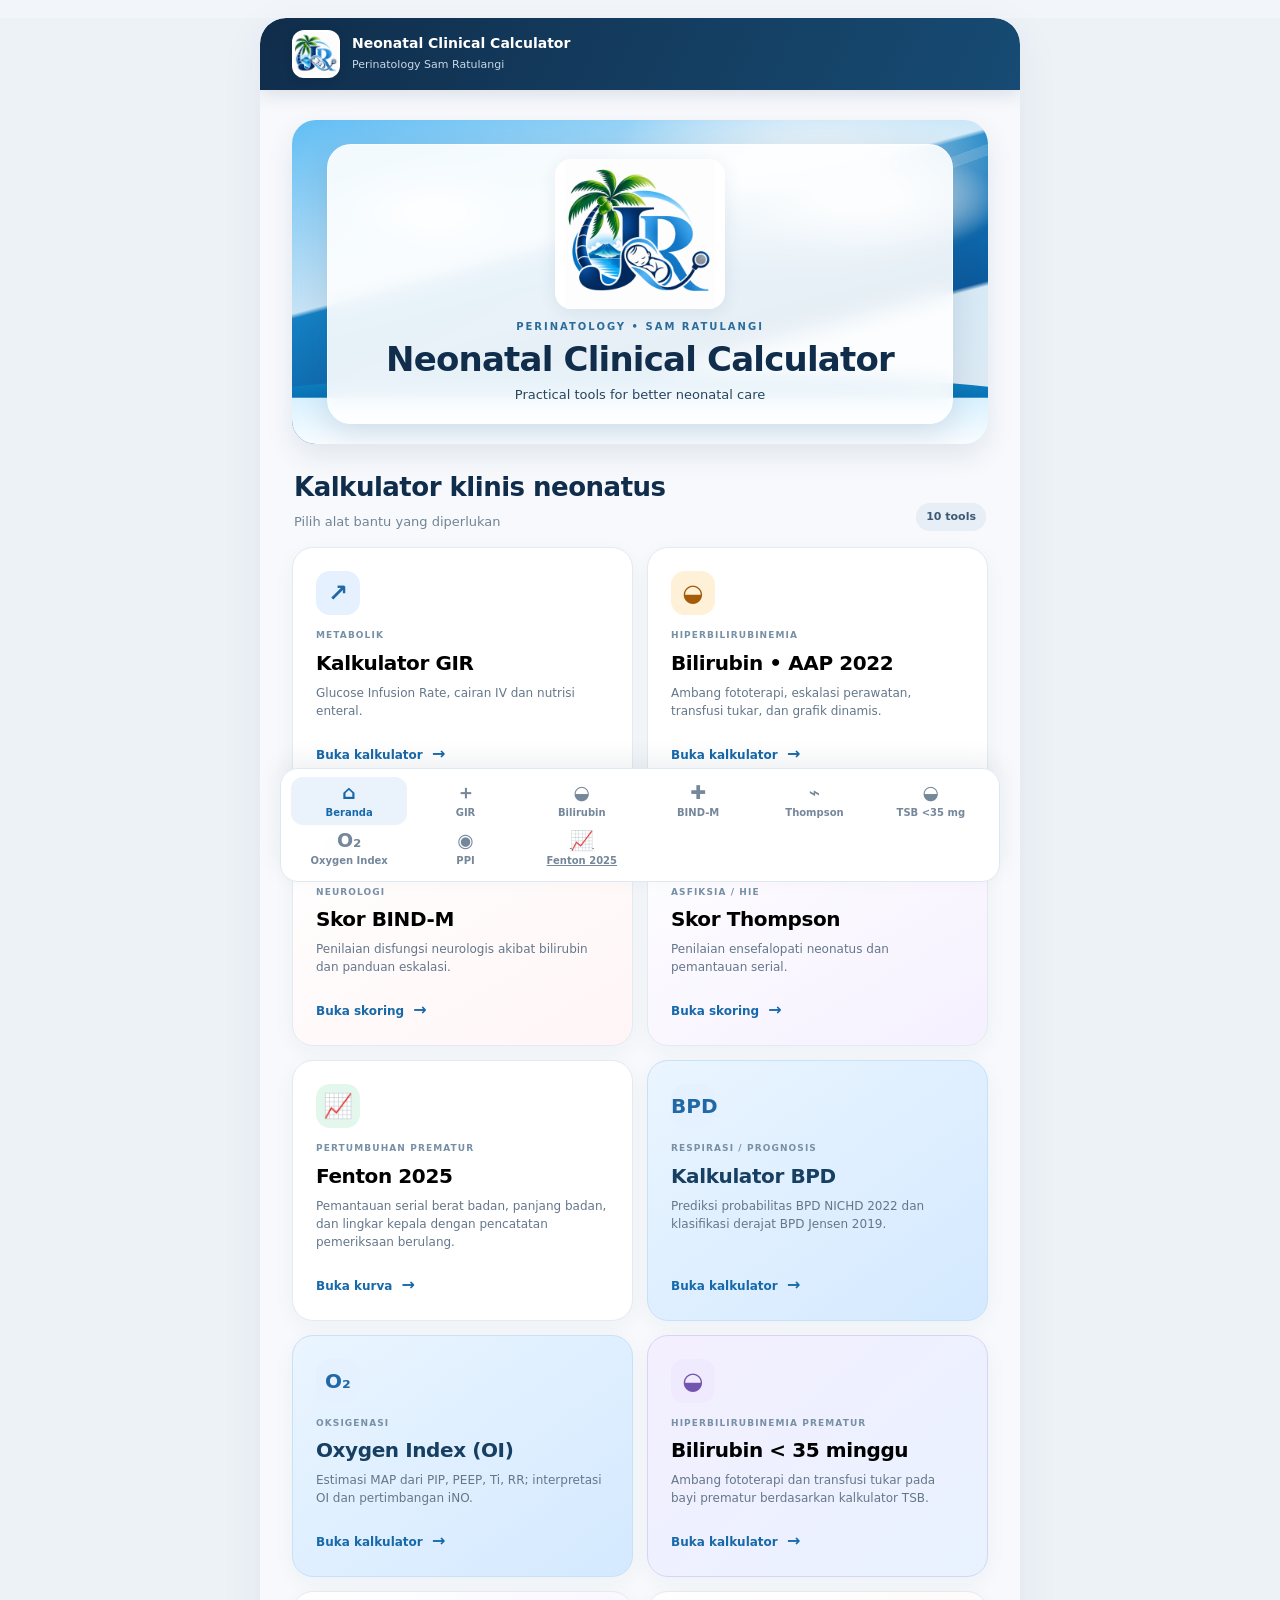
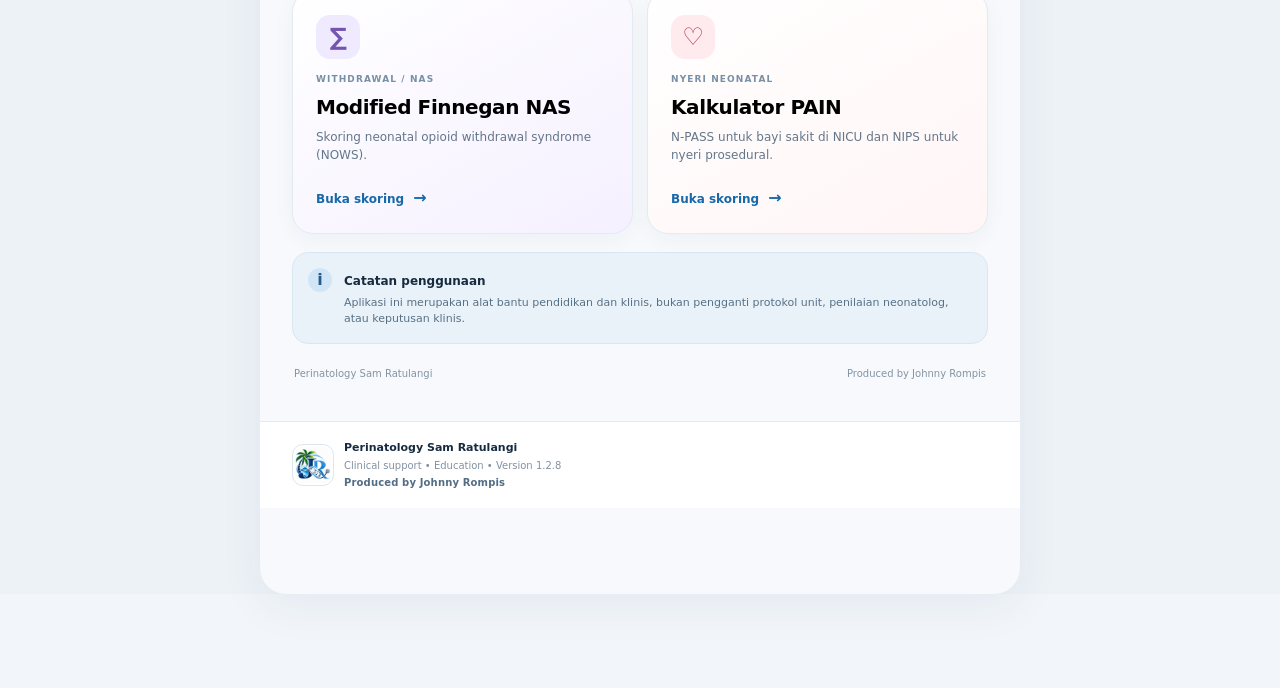
==== commit 32f83b74: "Update index.html" ====
--- a/index.html
+++ b/index.html
@@ -3,7 +3,7 @@
 <body><div class="app-shell">
 <header class="topbar"><button class="brand" data-view="home" aria-label="Beranda"><img class="brand-logo" src="./jr-perinatology-logo.png" alt="Logo JR Perinatology"><span><b>Neonatal Clinical Calculator</b><small>Perinatology Sam Ratulangi</small></span></button><button id="installBtn" class="install-btn" hidden>Pasang</button></header>
 <main>
-<section id="homeView" class="view active"><div class="cover-hero"><img src="./icons/cover-reference.png" alt=""><div class="cover-caption"><img class="hero-logo" src="./icons/jr-perinatology-logo.png" alt="Logo resmi JR Perinatology Sam Ratulangi"><div class="eyebrow">PERINATOLOGY • SAM RATULANGI</div><h1>Neonatal Clinical Calculator</h1><p>Practical tools for better neonatal care</p></div></div>
+<section id="homeView" class="view active"><div class="cover-hero"><img src="./icons/cover-reference.png" alt=""><div class="cover-caption"><img class="hero-logo" src="./jr-perinatology-logo.png" alt="Logo resmi JR Perinatology Sam Ratulangi"><div class="eyebrow">PERINATOLOGY • SAM RATULANGI</div><h1>Neonatal Clinical Calculator</h1><p>Practical tools for better neonatal care</p></div></div>
 <div class="section-heading"><div><h2>Kalkulator klinis neonatus</h2><p>Pilih alat bantu yang diperlukan</p></div><span class="pill">10 tools</span></div>
 <div class="tool-grid"><button class="tool-card gir-card" data-view="gir"><span class="tool-icon blue-icon">↗</span><span class="tool-label">METABOLIK</span><h3>Kalkulator GIR</h3><p>Glucose Infusion Rate, cairan IV dan nutrisi enteral.</p><span class="tool-link">Buka kalkulator <b>→</b></span></button><button class="tool-card bili-card" data-view="bili"><span class="tool-icon amber-icon">◒</span><span class="tool-label">HIPERBILIRUBINEMIA</span><h3>Bilirubin • AAP 2022</h3><p>Ambang fototerapi, eskalasi perawatan, transfusi tukar, dan grafik dinamis.</p><span class="tool-link">Buka kalkulator <b>→</b></span></button><button class="tool-card bind-card" data-view="bind"><span class="tool-icon pink-icon">✚</span><span class="tool-label">NEUROLOGI</span><h3>Skor BIND-M</h3><p>Penilaian disfungsi neurologis akibat bilirubin dan panduan eskalasi.</p><span class="tool-link">Buka skoring <b>→</b></span></button><button class="tool-card thompson-card" data-view="thompson"><span class="tool-icon purple-icon">⌁</span><span class="tool-label">ASFIKSIA / HIE</span><h3>Skor Thompson</h3><p>Penilaian ensefalopati neonatus dan pemantauan serial.</p><span class="tool-link">Buka skoring <b>→</b></span></button><button class="tool-card fenton-card" data-open-page="fenton.html"><span class="tool-icon green-icon">📈</span><span class="tool-label">PERTUMBUHAN PREMATUR</span><h3>Fenton 2025</h3><p>Pemantauan serial berat badan, panjang badan, dan lingkar kepala dengan pencatatan pemeriksaan berulang.</p><span class="tool-link">Buka kurva <b>→</b></span></button><button class="tool-card oxygen-card" data-open-page="bpd.html"><span class="tool-icon blue-icon">BPD</span><span class="tool-label">RESPIRASI / PROGNOSIS</span><h3>Kalkulator BPD</h3><p>Prediksi probabilitas BPD NICHD 2022 dan klasifikasi derajat BPD Jensen 2019.</p><span class="tool-link">Buka kalkulator <b>→</b></span></button><button class="tool-card oxygen-card" data-view="oxygen"><span class="tool-icon blue-icon">O₂</span><span class="tool-label">OKSIGENASI</span><h3>Oxygen Index (OI)</h3><p>Estimasi MAP dari PIP, PEEP, Ti, RR; interpretasi OI dan pertimbangan iNO.</p><span class="tool-link">Buka kalkulator <b>→</b></span></button><button class="tool-card prem-card" data-view="prem"><span class="tool-icon purple-icon">◒</span><span class="tool-label">HIPERBILIRUBINEMIA PREMATUR</span><h3>Bilirubin &lt; 35 minggu</h3><p>Ambang fototerapi dan transfusi tukar pada bayi prematur berdasarkan kalkulator TSB.</p><span class="tool-link">Buka kalkulator <b>→</b></span></button><button class="tool-card thompson-card" data-open-page="finnegan.html"><span class="tool-icon purple-icon">∑</span><span class="tool-label">WITHDRAWAL / NAS</span><h3>Modified Finnegan NAS</h3><p>Skoring neonatal opioid withdrawal syndrome (NOWS).</p><span class="tool-link">Buka skoring <b>→</b></span></button><button class="tool-card bind-card" data-open-page="pain.html"><span class="tool-icon pink-icon">♡</span><span class="tool-label">NYERI NEONATAL</span><h3>Kalkulator PAIN</h3><p>N-PASS untuk bayi sakit di NICU dan NIPS untuk nyeri prosedural.</p><span class="tool-link">Buka skoring <b>→</b></span></button>
 </div>
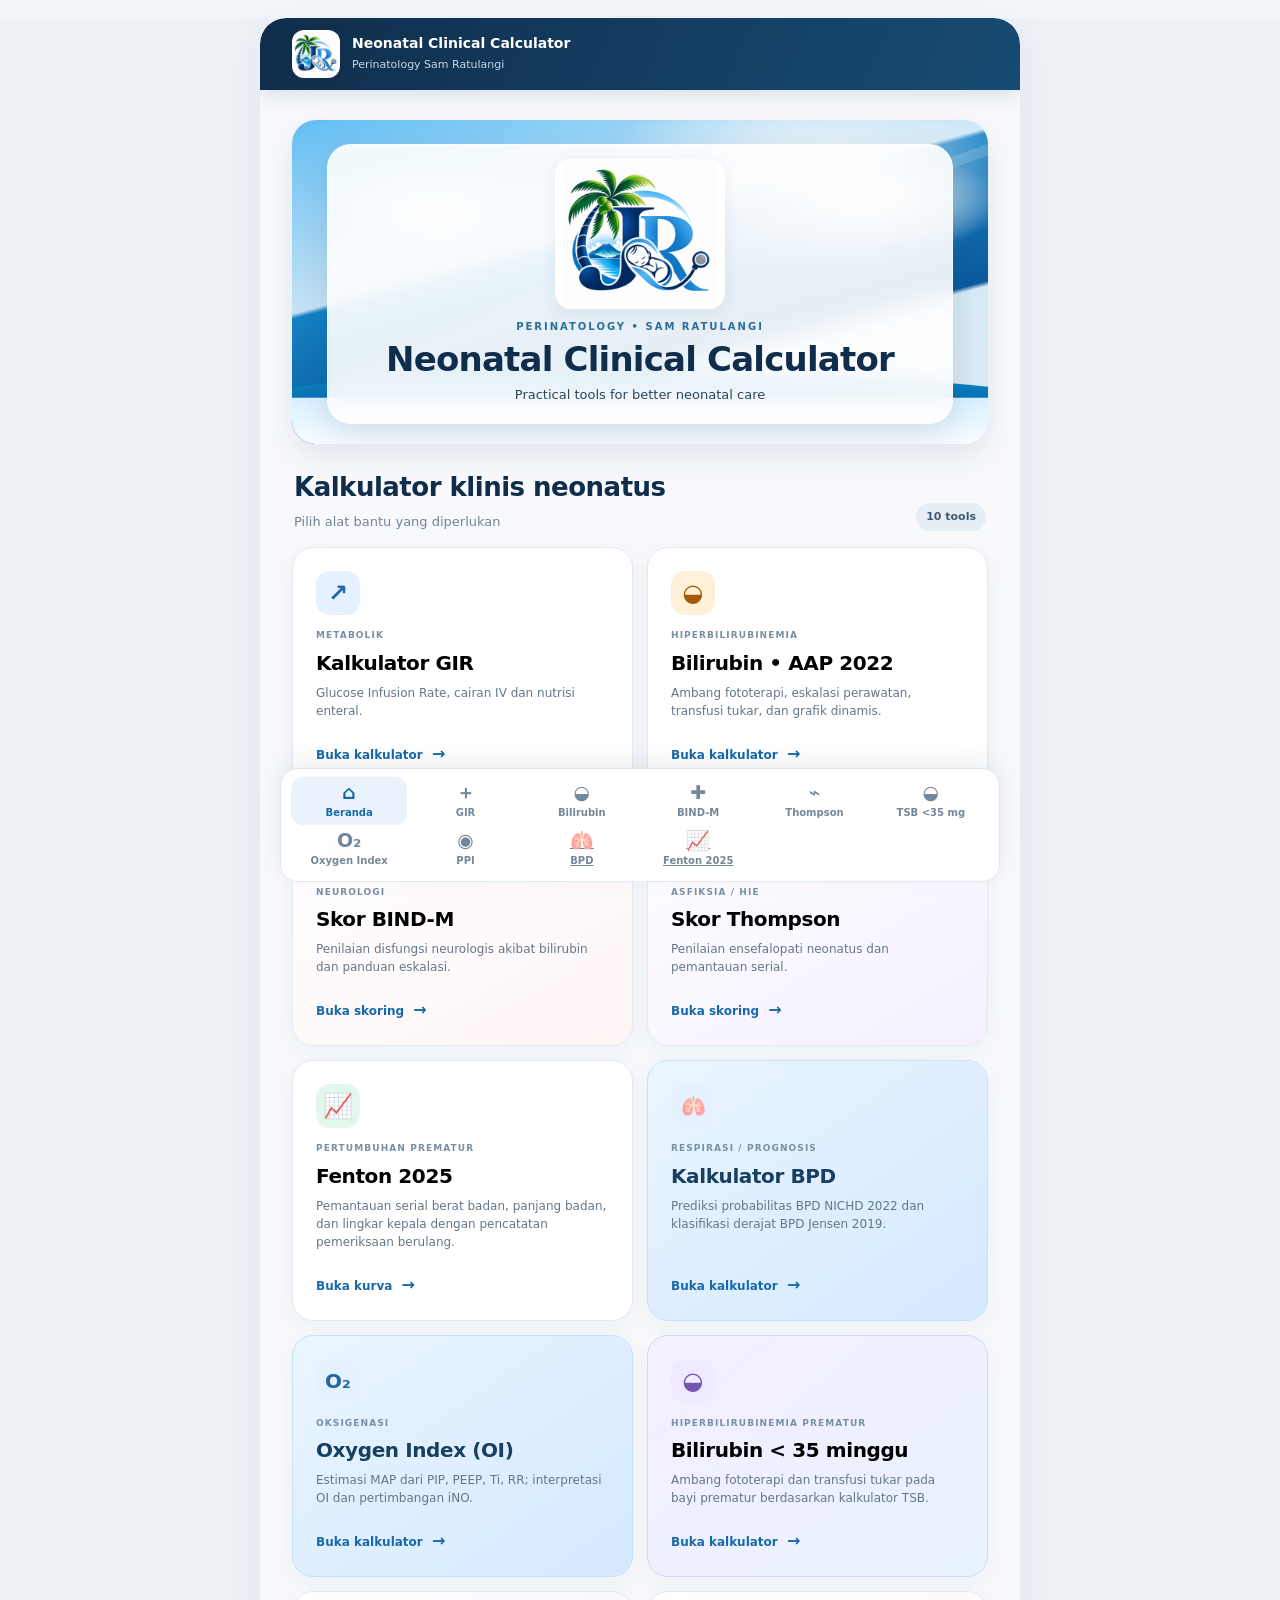
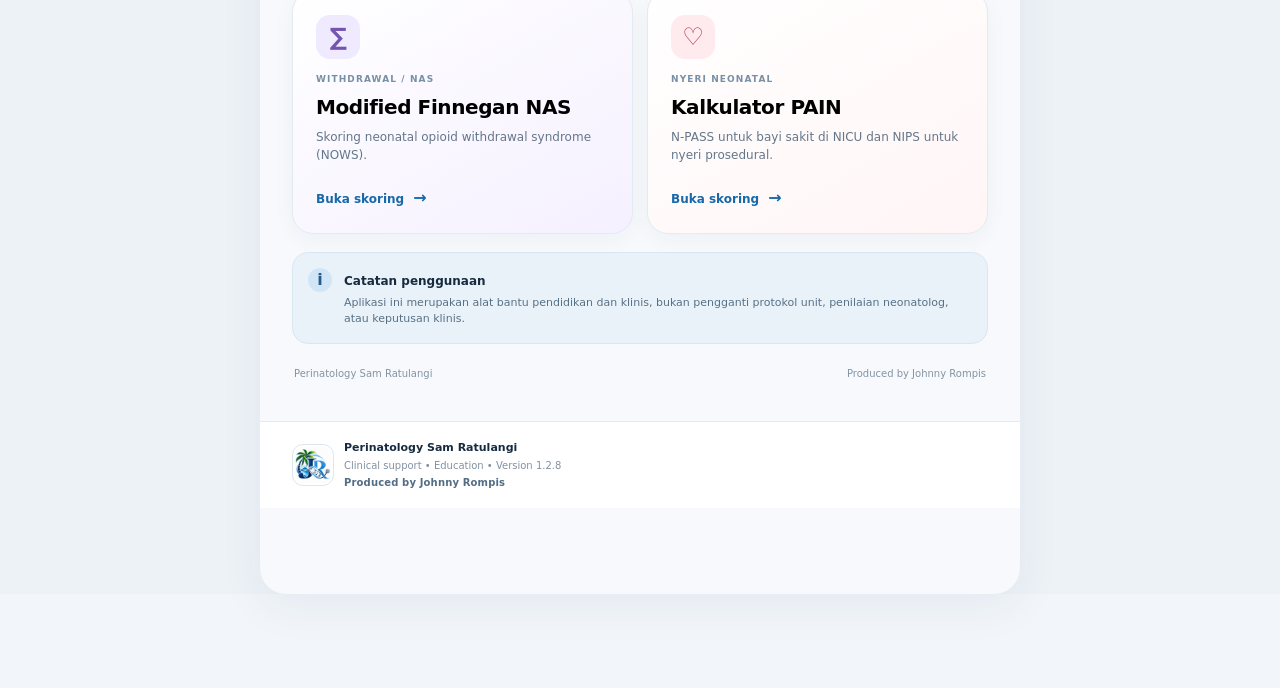
==== commit 7a42c8de: "Add files via upload" ====
--- a/index.html
+++ b/index.html
@@ -5,7 +5,7 @@
 <main>
 <section id="homeView" class="view active"><div class="cover-hero"><img src="./icons/cover-reference.png" alt=""><div class="cover-caption"><img class="hero-logo" src="./jr-perinatology-logo.png" alt="Logo resmi JR Perinatology Sam Ratulangi"><div class="eyebrow">PERINATOLOGY • SAM RATULANGI</div><h1>Neonatal Clinical Calculator</h1><p>Practical tools for better neonatal care</p></div></div>
 <div class="section-heading"><div><h2>Kalkulator klinis neonatus</h2><p>Pilih alat bantu yang diperlukan</p></div><span class="pill">10 tools</span></div>
-<div class="tool-grid"><button class="tool-card gir-card" data-view="gir"><span class="tool-icon blue-icon">↗</span><span class="tool-label">METABOLIK</span><h3>Kalkulator GIR</h3><p>Glucose Infusion Rate, cairan IV dan nutrisi enteral.</p><span class="tool-link">Buka kalkulator <b>→</b></span></button><button class="tool-card bili-card" data-view="bili"><span class="tool-icon amber-icon">◒</span><span class="tool-label">HIPERBILIRUBINEMIA</span><h3>Bilirubin • AAP 2022</h3><p>Ambang fototerapi, eskalasi perawatan, transfusi tukar, dan grafik dinamis.</p><span class="tool-link">Buka kalkulator <b>→</b></span></button><button class="tool-card bind-card" data-view="bind"><span class="tool-icon pink-icon">✚</span><span class="tool-label">NEUROLOGI</span><h3>Skor BIND-M</h3><p>Penilaian disfungsi neurologis akibat bilirubin dan panduan eskalasi.</p><span class="tool-link">Buka skoring <b>→</b></span></button><button class="tool-card thompson-card" data-view="thompson"><span class="tool-icon purple-icon">⌁</span><span class="tool-label">ASFIKSIA / HIE</span><h3>Skor Thompson</h3><p>Penilaian ensefalopati neonatus dan pemantauan serial.</p><span class="tool-link">Buka skoring <b>→</b></span></button><button class="tool-card fenton-card" data-open-page="fenton.html"><span class="tool-icon green-icon">📈</span><span class="tool-label">PERTUMBUHAN PREMATUR</span><h3>Fenton 2025</h3><p>Pemantauan serial berat badan, panjang badan, dan lingkar kepala dengan pencatatan pemeriksaan berulang.</p><span class="tool-link">Buka kurva <b>→</b></span></button><button class="tool-card oxygen-card" data-open-page="bpd.html"><span class="tool-icon blue-icon">BPD</span><span class="tool-label">RESPIRASI / PROGNOSIS</span><h3>Kalkulator BPD</h3><p>Prediksi probabilitas BPD NICHD 2022 dan klasifikasi derajat BPD Jensen 2019.</p><span class="tool-link">Buka kalkulator <b>→</b></span></button><button class="tool-card oxygen-card" data-view="oxygen"><span class="tool-icon blue-icon">O₂</span><span class="tool-label">OKSIGENASI</span><h3>Oxygen Index (OI)</h3><p>Estimasi MAP dari PIP, PEEP, Ti, RR; interpretasi OI dan pertimbangan iNO.</p><span class="tool-link">Buka kalkulator <b>→</b></span></button><button class="tool-card prem-card" data-view="prem"><span class="tool-icon purple-icon">◒</span><span class="tool-label">HIPERBILIRUBINEMIA PREMATUR</span><h3>Bilirubin &lt; 35 minggu</h3><p>Ambang fototerapi dan transfusi tukar pada bayi prematur berdasarkan kalkulator TSB.</p><span class="tool-link">Buka kalkulator <b>→</b></span></button><button class="tool-card thompson-card" data-open-page="finnegan.html"><span class="tool-icon purple-icon">∑</span><span class="tool-label">WITHDRAWAL / NAS</span><h3>Modified Finnegan NAS</h3><p>Skoring neonatal opioid withdrawal syndrome (NOWS).</p><span class="tool-link">Buka skoring <b>→</b></span></button><button class="tool-card bind-card" data-open-page="pain.html"><span class="tool-icon pink-icon">♡</span><span class="tool-label">NYERI NEONATAL</span><h3>Kalkulator PAIN</h3><p>N-PASS untuk bayi sakit di NICU dan NIPS untuk nyeri prosedural.</p><span class="tool-link">Buka skoring <b>→</b></span></button>
+<div class="tool-grid"><button class="tool-card gir-card" data-view="gir"><span class="tool-icon blue-icon">↗</span><span class="tool-label">METABOLIK</span><h3>Kalkulator GIR</h3><p>Glucose Infusion Rate, cairan IV dan nutrisi enteral.</p><span class="tool-link">Buka kalkulator <b>→</b></span></button><button class="tool-card bili-card" data-view="bili"><span class="tool-icon amber-icon">◒</span><span class="tool-label">HIPERBILIRUBINEMIA</span><h3>Bilirubin • AAP 2022</h3><p>Ambang fototerapi, eskalasi perawatan, transfusi tukar, dan grafik dinamis.</p><span class="tool-link">Buka kalkulator <b>→</b></span></button><button class="tool-card bind-card" data-view="bind"><span class="tool-icon pink-icon">✚</span><span class="tool-label">NEUROLOGI</span><h3>Skor BIND-M</h3><p>Penilaian disfungsi neurologis akibat bilirubin dan panduan eskalasi.</p><span class="tool-link">Buka skoring <b>→</b></span></button><button class="tool-card thompson-card" data-view="thompson"><span class="tool-icon purple-icon">⌁</span><span class="tool-label">ASFIKSIA / HIE</span><h3>Skor Thompson</h3><p>Penilaian ensefalopati neonatus dan pemantauan serial.</p><span class="tool-link">Buka skoring <b>→</b></span></button><button class="tool-card fenton-card" data-open-page="fenton.html"><span class="tool-icon green-icon">📈</span><span class="tool-label">PERTUMBUHAN PREMATUR</span><h3>Fenton 2025</h3><p>Pemantauan serial berat badan, panjang badan, dan lingkar kepala dengan pencatatan pemeriksaan berulang.</p><span class="tool-link">Buka kurva <b>→</b></span></button><button class="tool-card oxygen-card" data-open-page="bpd.html"><span class="tool-icon blue-icon" aria-hidden="true">🫁</span><span class="tool-label">RESPIRASI / PROGNOSIS</span><h3>Kalkulator BPD</h3><p>Prediksi probabilitas BPD NICHD 2022 dan klasifikasi derajat BPD Jensen 2019.</p><span class="tool-link">Buka kalkulator <b>→</b></span></button><button class="tool-card oxygen-card" data-view="oxygen"><span class="tool-icon blue-icon">O₂</span><span class="tool-label">OKSIGENASI</span><h3>Oxygen Index (OI)</h3><p>Estimasi MAP dari PIP, PEEP, Ti, RR; interpretasi OI dan pertimbangan iNO.</p><span class="tool-link">Buka kalkulator <b>→</b></span></button><button class="tool-card prem-card" data-view="prem"><span class="tool-icon purple-icon">◒</span><span class="tool-label">HIPERBILIRUBINEMIA PREMATUR</span><h3>Bilirubin &lt; 35 minggu</h3><p>Ambang fototerapi dan transfusi tukar pada bayi prematur berdasarkan kalkulator TSB.</p><span class="tool-link">Buka kalkulator <b>→</b></span></button><button class="tool-card thompson-card" data-open-page="finnegan.html"><span class="tool-icon purple-icon">∑</span><span class="tool-label">WITHDRAWAL / NAS</span><h3>Modified Finnegan NAS</h3><p>Skoring neonatal opioid withdrawal syndrome (NOWS).</p><span class="tool-link">Buka skoring <b>→</b></span></button><button class="tool-card bind-card" data-open-page="pain.html"><span class="tool-icon pink-icon">♡</span><span class="tool-label">NYERI NEONATAL</span><h3>Kalkulator PAIN</h3><p>N-PASS untuk bayi sakit di NICU dan NIPS untuk nyeri prosedural.</p><span class="tool-link">Buka skoring <b>→</b></span></button>
 </div>
 <div class="notice"><span class="notice-icon">i</span><div><b>Catatan penggunaan</b><p>Aplikasi ini merupakan alat bantu pendidikan dan klinis, bukan pengganti protokol unit, penilaian neonatolog, atau keputusan klinis.</p></div></div><div class="home-footer"><span>Perinatology Sam Ratulangi</span><span>Produced by Johnny Rompis</span></div></section><section id="girView" class="view"><div class="page-heading"><button class="back-btn" data-view="home">←</button><div><div class="eyebrow">METABOLIK</div><h1>Kalkulator GIR</h1><p>Glucose Infusion Rate • mg/kg/menit</p></div></div>
 <div class="info-banner blue-banner"><b>Rumus GIR</b><p>IV = (% dekstrosa × laju mL/jam) ÷ (6 × berat kg). Enteral dihitung dari karbohidrat yang benar-benar diberikan selama 24 jam.</p></div>
@@ -85,5 +85,5 @@
 </main><nav class="bottom-nav" aria-label="Navigasi utama">
 <button type="button" class="nav-item active" data-view="home" aria-label="Beranda"><span class="nav-symbol">⌂</span><span>Beranda</span></button>
 <button type="button" class="nav-item" data-view="gir" aria-label="Kalkulator GIR"><span class="nav-symbol">＋</span><span>GIR</span></button>
-<button type="button" class="nav-item" data-view="bili" aria-label="Kalkulator bilirubin"><span class="nav-symbol">◒</span><span>Bilirubin</span></button><button type="button" class="nav-item" data-view="bind" aria-label="Skor BIND-M"><span class="nav-symbol">✚</span><span>BIND-M</span></button><button type="button" class="nav-item" data-view="thompson" aria-label="Skor Thompson"><span class="nav-symbol">⌁</span><span>Thompson</span></button><button type="button" class="nav-item" data-view="prem" aria-label="Bilirubin kurang dari 35 minggu"><span class="nav-symbol">◒</span><span>TSB &lt;35 mg</span></button><button type="button" class="nav-item" data-view="oxygen" aria-label="Kalkulator Oxygen Index"><span class="nav-symbol">O₂</span><span>Oxygen Index</span></button><button type="button" class="nav-item" data-view="ppi" aria-label="Kalkulator PPI"><span class="nav-symbol">◉</span><span>PPI</span></button><a class="nav-item" href="./fenton.html" aria-label="Kurva Fenton 2025"><span class="nav-symbol">📈</span><span>Fenton 2025</span></a>
+<button type="button" class="nav-item" data-view="bili" aria-label="Kalkulator bilirubin"><span class="nav-symbol">◒</span><span>Bilirubin</span></button><button type="button" class="nav-item" data-view="bind" aria-label="Skor BIND-M"><span class="nav-symbol">✚</span><span>BIND-M</span></button><button type="button" class="nav-item" data-view="thompson" aria-label="Skor Thompson"><span class="nav-symbol">⌁</span><span>Thompson</span></button><button type="button" class="nav-item" data-view="prem" aria-label="Bilirubin kurang dari 35 minggu"><span class="nav-symbol">◒</span><span>TSB &lt;35 mg</span></button><button type="button" class="nav-item" data-view="oxygen" aria-label="Kalkulator Oxygen Index"><span class="nav-symbol">O₂</span><span>Oxygen Index</span></button><button type="button" class="nav-item" data-view="ppi" aria-label="Kalkulator PPI"><span class="nav-symbol">◉</span><span>PPI</span></button><a class="nav-item" href="./bpd.html" aria-label="Kalkulator BPD"><span class="nav-symbol">🫁</span><span>BPD</span></a><a class="nav-item" href="./fenton.html" aria-label="Kurva Fenton 2025"><span class="nav-symbol">📈</span><span>Fenton 2025</span></a>
 </nav><footer class="app-footer"><img class="footer-logo" src="./jr-perinatology-logo.png" alt="Logo JR Perinatology"><span><b>Perinatology Sam Ratulangi</b><small>Clinical support • Education • Version 1.2.8</small><small class="produced-by">Produced by Johnny Rompis</small></span></footer></div><script src="./aap-data.js"></script><script src="./app.js"></script><script src="./scores.js"></script></body></html>
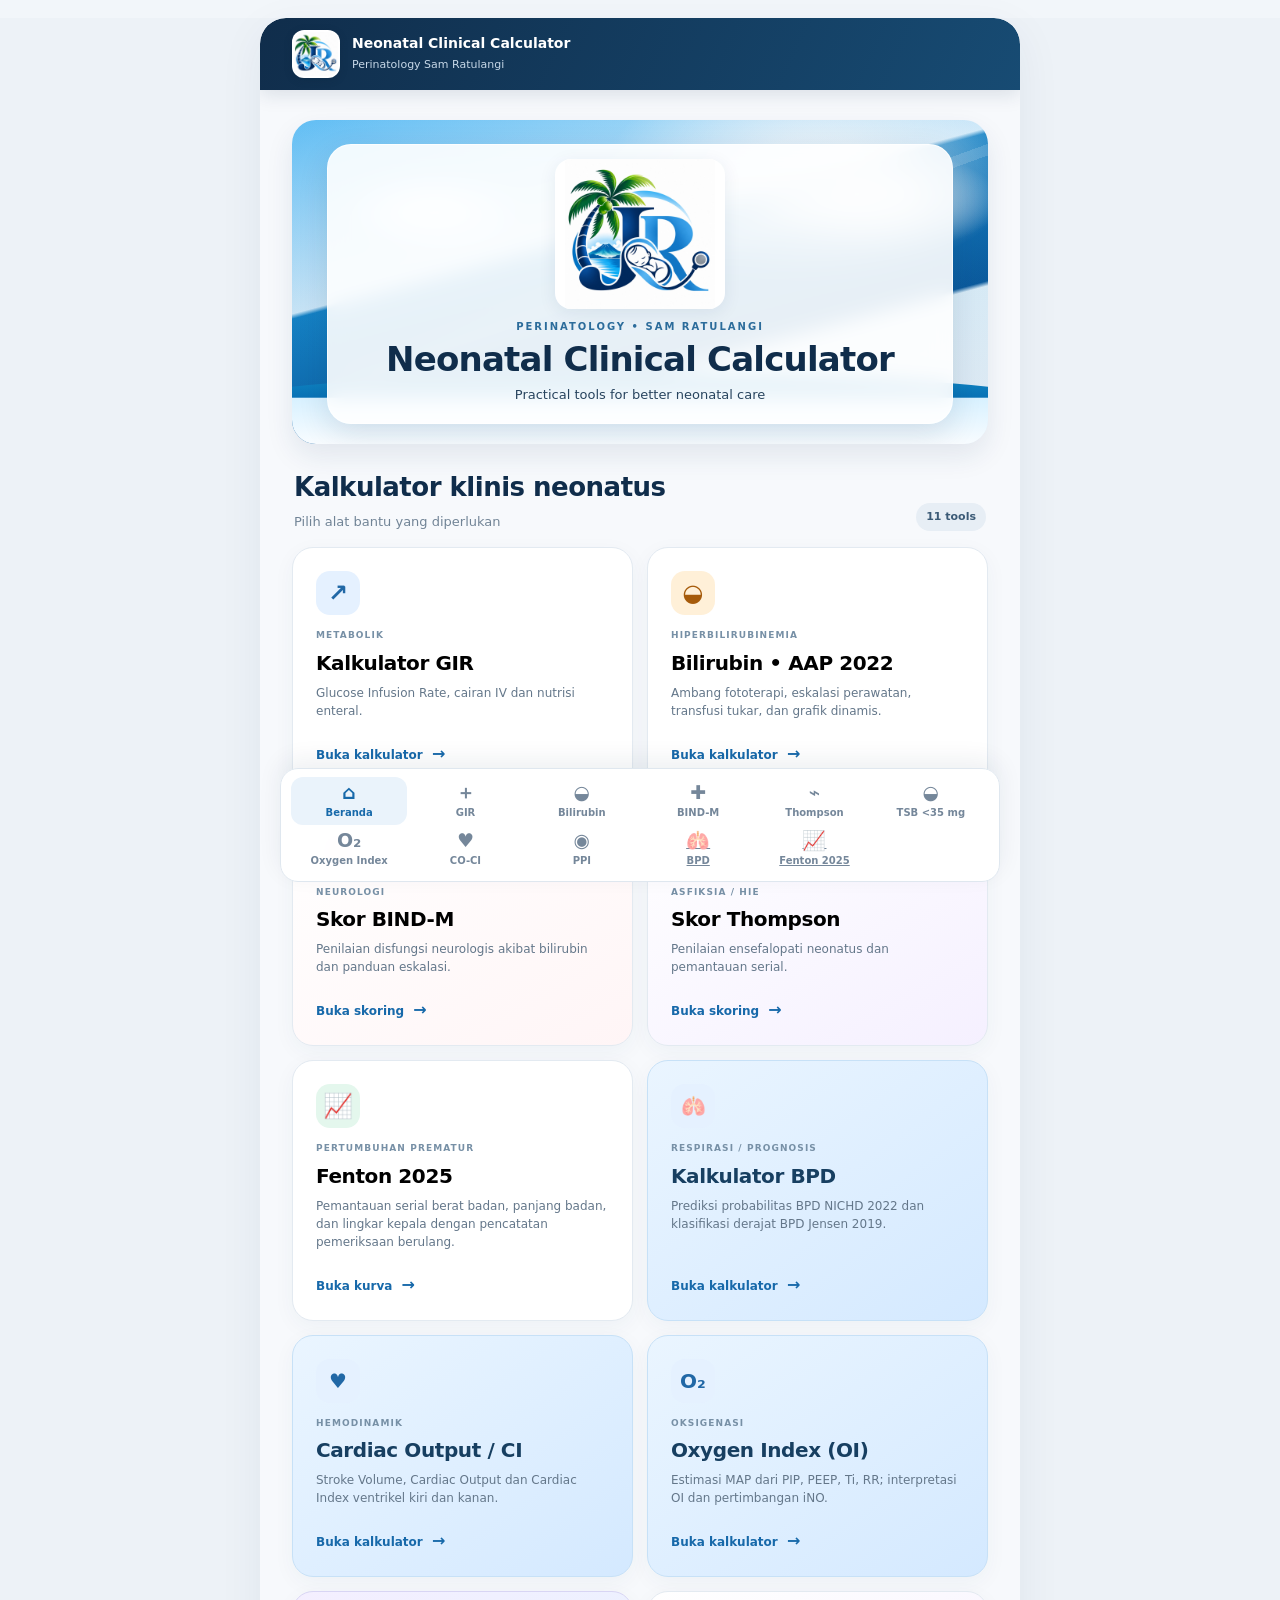
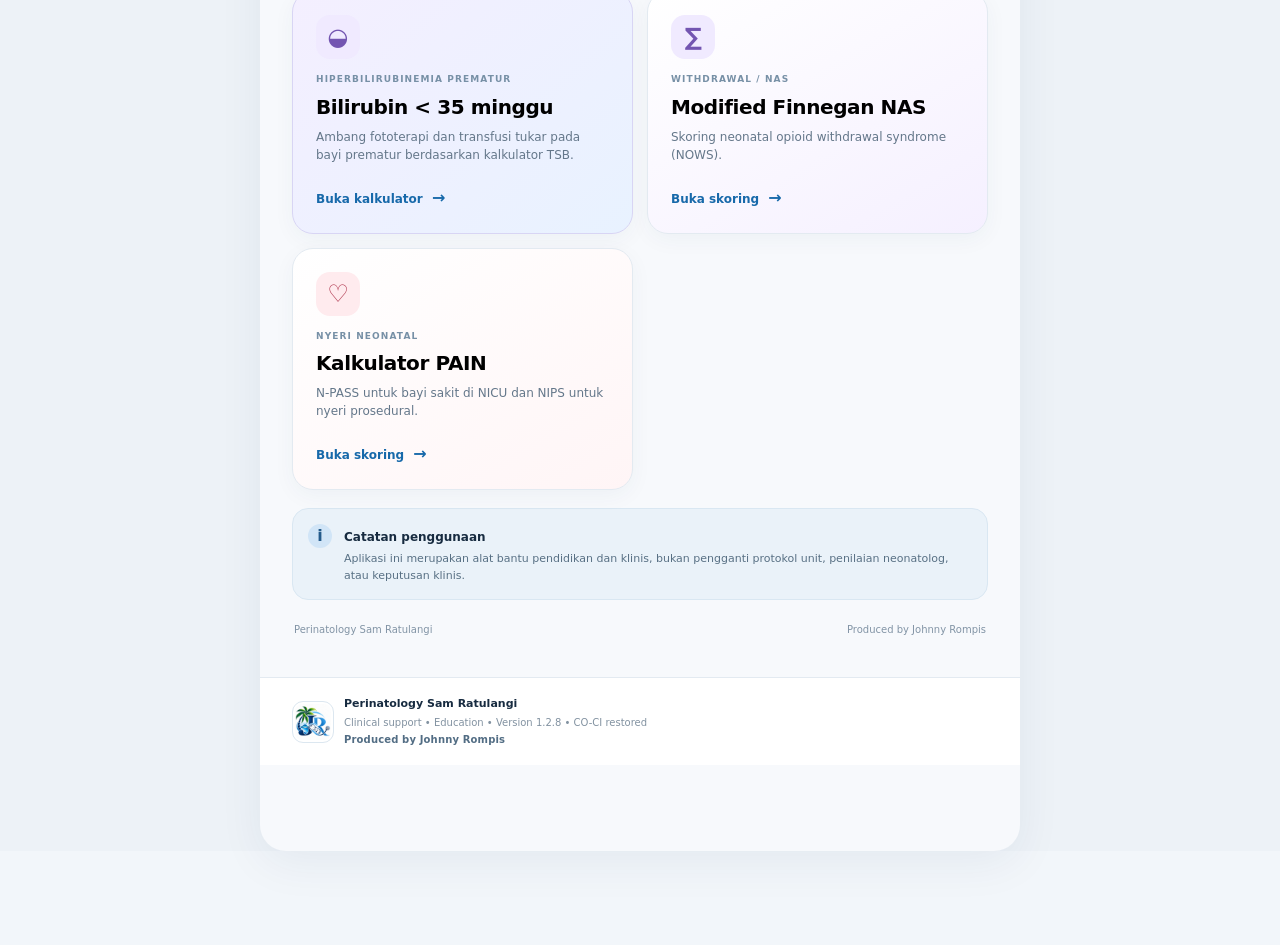
==== commit df46e6bd: "Add files via upload" ====
--- a/index.html
+++ b/index.html
@@ -4,8 +4,8 @@
 <header class="topbar"><button class="brand" data-view="home" aria-label="Beranda"><img class="brand-logo" src="./jr-perinatology-logo.png" alt="Logo JR Perinatology"><span><b>Neonatal Clinical Calculator</b><small>Perinatology Sam Ratulangi</small></span></button><button id="installBtn" class="install-btn" hidden>Pasang</button></header>
 <main>
 <section id="homeView" class="view active"><div class="cover-hero"><img src="./icons/cover-reference.png" alt=""><div class="cover-caption"><img class="hero-logo" src="./jr-perinatology-logo.png" alt="Logo resmi JR Perinatology Sam Ratulangi"><div class="eyebrow">PERINATOLOGY • SAM RATULANGI</div><h1>Neonatal Clinical Calculator</h1><p>Practical tools for better neonatal care</p></div></div>
-<div class="section-heading"><div><h2>Kalkulator klinis neonatus</h2><p>Pilih alat bantu yang diperlukan</p></div><span class="pill">10 tools</span></div>
-<div class="tool-grid"><button class="tool-card gir-card" data-view="gir"><span class="tool-icon blue-icon">↗</span><span class="tool-label">METABOLIK</span><h3>Kalkulator GIR</h3><p>Glucose Infusion Rate, cairan IV dan nutrisi enteral.</p><span class="tool-link">Buka kalkulator <b>→</b></span></button><button class="tool-card bili-card" data-view="bili"><span class="tool-icon amber-icon">◒</span><span class="tool-label">HIPERBILIRUBINEMIA</span><h3>Bilirubin • AAP 2022</h3><p>Ambang fototerapi, eskalasi perawatan, transfusi tukar, dan grafik dinamis.</p><span class="tool-link">Buka kalkulator <b>→</b></span></button><button class="tool-card bind-card" data-view="bind"><span class="tool-icon pink-icon">✚</span><span class="tool-label">NEUROLOGI</span><h3>Skor BIND-M</h3><p>Penilaian disfungsi neurologis akibat bilirubin dan panduan eskalasi.</p><span class="tool-link">Buka skoring <b>→</b></span></button><button class="tool-card thompson-card" data-view="thompson"><span class="tool-icon purple-icon">⌁</span><span class="tool-label">ASFIKSIA / HIE</span><h3>Skor Thompson</h3><p>Penilaian ensefalopati neonatus dan pemantauan serial.</p><span class="tool-link">Buka skoring <b>→</b></span></button><button class="tool-card fenton-card" data-open-page="fenton.html"><span class="tool-icon green-icon">📈</span><span class="tool-label">PERTUMBUHAN PREMATUR</span><h3>Fenton 2025</h3><p>Pemantauan serial berat badan, panjang badan, dan lingkar kepala dengan pencatatan pemeriksaan berulang.</p><span class="tool-link">Buka kurva <b>→</b></span></button><button class="tool-card oxygen-card" data-open-page="bpd.html"><span class="tool-icon blue-icon" aria-hidden="true">🫁</span><span class="tool-label">RESPIRASI / PROGNOSIS</span><h3>Kalkulator BPD</h3><p>Prediksi probabilitas BPD NICHD 2022 dan klasifikasi derajat BPD Jensen 2019.</p><span class="tool-link">Buka kalkulator <b>→</b></span></button><button class="tool-card oxygen-card" data-view="oxygen"><span class="tool-icon blue-icon">O₂</span><span class="tool-label">OKSIGENASI</span><h3>Oxygen Index (OI)</h3><p>Estimasi MAP dari PIP, PEEP, Ti, RR; interpretasi OI dan pertimbangan iNO.</p><span class="tool-link">Buka kalkulator <b>→</b></span></button><button class="tool-card prem-card" data-view="prem"><span class="tool-icon purple-icon">◒</span><span class="tool-label">HIPERBILIRUBINEMIA PREMATUR</span><h3>Bilirubin &lt; 35 minggu</h3><p>Ambang fototerapi dan transfusi tukar pada bayi prematur berdasarkan kalkulator TSB.</p><span class="tool-link">Buka kalkulator <b>→</b></span></button><button class="tool-card thompson-card" data-open-page="finnegan.html"><span class="tool-icon purple-icon">∑</span><span class="tool-label">WITHDRAWAL / NAS</span><h3>Modified Finnegan NAS</h3><p>Skoring neonatal opioid withdrawal syndrome (NOWS).</p><span class="tool-link">Buka skoring <b>→</b></span></button><button class="tool-card bind-card" data-open-page="pain.html"><span class="tool-icon pink-icon">♡</span><span class="tool-label">NYERI NEONATAL</span><h3>Kalkulator PAIN</h3><p>N-PASS untuk bayi sakit di NICU dan NIPS untuk nyeri prosedural.</p><span class="tool-link">Buka skoring <b>→</b></span></button>
+<div class="section-heading"><div><h2>Kalkulator klinis neonatus</h2><p>Pilih alat bantu yang diperlukan</p></div><span class="pill">11 tools</span></div>
+<div class="tool-grid"><button class="tool-card gir-card" data-view="gir"><span class="tool-icon blue-icon">↗</span><span class="tool-label">METABOLIK</span><h3>Kalkulator GIR</h3><p>Glucose Infusion Rate, cairan IV dan nutrisi enteral.</p><span class="tool-link">Buka kalkulator <b>→</b></span></button><button class="tool-card bili-card" data-view="bili"><span class="tool-icon amber-icon">◒</span><span class="tool-label">HIPERBILIRUBINEMIA</span><h3>Bilirubin • AAP 2022</h3><p>Ambang fototerapi, eskalasi perawatan, transfusi tukar, dan grafik dinamis.</p><span class="tool-link">Buka kalkulator <b>→</b></span></button><button class="tool-card bind-card" data-view="bind"><span class="tool-icon pink-icon">✚</span><span class="tool-label">NEUROLOGI</span><h3>Skor BIND-M</h3><p>Penilaian disfungsi neurologis akibat bilirubin dan panduan eskalasi.</p><span class="tool-link">Buka skoring <b>→</b></span></button><button class="tool-card thompson-card" data-view="thompson"><span class="tool-icon purple-icon">⌁</span><span class="tool-label">ASFIKSIA / HIE</span><h3>Skor Thompson</h3><p>Penilaian ensefalopati neonatus dan pemantauan serial.</p><span class="tool-link">Buka skoring <b>→</b></span></button><button class="tool-card fenton-card" data-open-page="fenton.html"><span class="tool-icon green-icon">📈</span><span class="tool-label">PERTUMBUHAN PREMATUR</span><h3>Fenton 2025</h3><p>Pemantauan serial berat badan, panjang badan, dan lingkar kepala dengan pencatatan pemeriksaan berulang.</p><span class="tool-link">Buka kurva <b>→</b></span></button><button class="tool-card oxygen-card" data-open-page="bpd.html"><span class="tool-icon blue-icon" aria-hidden="true">🫁</span><span class="tool-label">RESPIRASI / PROGNOSIS</span><h3>Kalkulator BPD</h3><p>Prediksi probabilitas BPD NICHD 2022 dan klasifikasi derajat BPD Jensen 2019.</p><span class="tool-link">Buka kalkulator <b>→</b></span></button><button class="tool-card oxygen-card" data-view="co"><span class="tool-icon blue-icon">♥</span><span class="tool-label">HEMODINAMIK</span><h3>Cardiac Output / CI</h3><p>Stroke Volume, Cardiac Output dan Cardiac Index ventrikel kiri dan kanan.</p><span class="tool-link">Buka kalkulator <b>→</b></span></button><button class="tool-card oxygen-card" data-view="oxygen"><span class="tool-icon blue-icon">O₂</span><span class="tool-label">OKSIGENASI</span><h3>Oxygen Index (OI)</h3><p>Estimasi MAP dari PIP, PEEP, Ti, RR; interpretasi OI dan pertimbangan iNO.</p><span class="tool-link">Buka kalkulator <b>→</b></span></button><button class="tool-card prem-card" data-view="prem"><span class="tool-icon purple-icon">◒</span><span class="tool-label">HIPERBILIRUBINEMIA PREMATUR</span><h3>Bilirubin &lt; 35 minggu</h3><p>Ambang fototerapi dan transfusi tukar pada bayi prematur berdasarkan kalkulator TSB.</p><span class="tool-link">Buka kalkulator <b>→</b></span></button><button class="tool-card thompson-card" data-open-page="finnegan.html"><span class="tool-icon purple-icon">∑</span><span class="tool-label">WITHDRAWAL / NAS</span><h3>Modified Finnegan NAS</h3><p>Skoring neonatal opioid withdrawal syndrome (NOWS).</p><span class="tool-link">Buka skoring <b>→</b></span></button><button class="tool-card bind-card" data-open-page="pain.html"><span class="tool-icon pink-icon">♡</span><span class="tool-label">NYERI NEONATAL</span><h3>Kalkulator PAIN</h3><p>N-PASS untuk bayi sakit di NICU dan NIPS untuk nyeri prosedural.</p><span class="tool-link">Buka skoring <b>→</b></span></button>
 </div>
 <div class="notice"><span class="notice-icon">i</span><div><b>Catatan penggunaan</b><p>Aplikasi ini merupakan alat bantu pendidikan dan klinis, bukan pengganti protokol unit, penilaian neonatolog, atau keputusan klinis.</p></div></div><div class="home-footer"><span>Perinatology Sam Ratulangi</span><span>Produced by Johnny Rompis</span></div></section><section id="girView" class="view"><div class="page-heading"><button class="back-btn" data-view="home">←</button><div><div class="eyebrow">METABOLIK</div><h1>Kalkulator GIR</h1><p>Glucose Infusion Rate • mg/kg/menit</p></div></div>
 <div class="info-banner blue-banner"><b>Rumus GIR</b><p>IV = (% dekstrosa × laju mL/jam) ÷ (6 × berat kg). Enteral dihitung dari karbohidrat yang benar-benar diberikan selama 24 jam.</p></div>
@@ -82,8 +82,11 @@
     <div class="notice"><b>Catatan klinis</b><p>Persentil menunjukkan posisi nilai dalam distribusi referensi, bukan diagnosis syok atau ukuran langsung cardiac output. Interpretasikan bersama kondisi klinis, CRT, suhu ekstremitas, tekanan darah, diuresis, laktat, dan tren serial.</p></div>
   </div>
 </section>
-</main><nav class="bottom-nav" aria-label="Navigasi utama">
+<section id="coView" class="view"><div class="page-heading"><button class="back-btn" data-view="home">←</button><div><div class="eyebrow">HEMODINAMIK • EKOKARDIOGRAFI</div><h1>Cardiac Output / Cardiac Index</h1><p>Pengukuran LVOT dan RVOT menggunakan VTI</p></div></div><div class="info-banner blue-banner"><b>Metode Doppler</b><p>Stroke Volume = π × (diameter/2)² × VTI. Cardiac Output = SV × frekuensi jantung. Cardiac Index = CO (L/menit) ÷ BSA (m²).</p></div><form id="coForm"><div class="panel"><div class="panel-title"><span class="mini-icon blue-icon">♥</span><div><h2>Data pasien</h2><p>Gunakan ukuran dan pengukuran ekokardiografi aktual.</p></div></div>
+<div class="field"><label for="coWeight">Berat badan</label><div class="input-unit"><input id="coWeight" type="number" min="0.1" max="30" step="0.01" required><span>kg</span></div></div><div class="field"><label for="coLength">Panjang badan</label><div class="input-unit"><input id="coLength" type="number" min="20" max="130" step="0.1" required><span>cm</span></div></div><div class="field"><label for="coHR">Frekuensi jantung</label><div class="input-unit"><input id="coHR" type="number" min="30" max="300" step="1" required><span>kali/menit</span></div></div></div>
+<div class="panel"><div class="panel-title"><span class="mini-icon blue-icon">LV</span><div><h2>Ventrikel kiri (LVOT)</h2><p>Diameter dan Velocity Time Integral</p></div></div><div class="field"><label for="coLVd">Diameter LVOT</label><div class="input-unit"><input id="coLVd" type="number" min="0.01" max="5" step="0.01" required><span>cm</span></div></div><div class="field"><label for="coLVvti">VTI LVOT</label><div class="input-unit"><input id="coLVvti" type="number" min="0.01" max="100" step="0.01" required><span>cm</span></div></div></div>
+<div class="panel"><div class="panel-title"><span class="mini-icon blue-icon">RV</span><div><h2>Ventrikel kanan (RVOT)</h2><p>Diameter dan Velocity Time Integral</p></div></div><div class="field"><label for="coRVd">Diameter RVOT</label><div class="input-unit"><input id="coRVd" type="number" min="0.01" max="5" step="0.01" required><span>cm</span></div></div><div class="field"><label for="coRVvti">VTI RVOT</label><div class="input-unit"><input id="coRVvti" type="number" min="0.01" max="100" step="0.01" required><span>cm</span></div></div></div><div class="button-row"><button type="reset" class="btn secondary">Reset</button><button type="submit" class="btn primary">Hitung CO / CI</button></div></form><div id="coResults" class="results" hidden></div><div class="reference-box"><h3>Catatan interpretasi</h3><p>Kategori CI otomatis menggunakan rentang orientatif yang telah ada pada app.js (2,6–4,0 L/menit/m²). Rentang ini bukan nilai rujukan neonatal tervalidasi untuk semua usia gestasi atau kondisi klinis. Periksa metode pengukuran, kemungkinan shunt, dan interpretasikan bersama ekokardiografi serta kondisi hemodinamik.</p></div></section></main><nav class="bottom-nav" aria-label="Navigasi utama">
 <button type="button" class="nav-item active" data-view="home" aria-label="Beranda"><span class="nav-symbol">⌂</span><span>Beranda</span></button>
 <button type="button" class="nav-item" data-view="gir" aria-label="Kalkulator GIR"><span class="nav-symbol">＋</span><span>GIR</span></button>
-<button type="button" class="nav-item" data-view="bili" aria-label="Kalkulator bilirubin"><span class="nav-symbol">◒</span><span>Bilirubin</span></button><button type="button" class="nav-item" data-view="bind" aria-label="Skor BIND-M"><span class="nav-symbol">✚</span><span>BIND-M</span></button><button type="button" class="nav-item" data-view="thompson" aria-label="Skor Thompson"><span class="nav-symbol">⌁</span><span>Thompson</span></button><button type="button" class="nav-item" data-view="prem" aria-label="Bilirubin kurang dari 35 minggu"><span class="nav-symbol">◒</span><span>TSB &lt;35 mg</span></button><button type="button" class="nav-item" data-view="oxygen" aria-label="Kalkulator Oxygen Index"><span class="nav-symbol">O₂</span><span>Oxygen Index</span></button><button type="button" class="nav-item" data-view="ppi" aria-label="Kalkulator PPI"><span class="nav-symbol">◉</span><span>PPI</span></button><a class="nav-item" href="./bpd.html" aria-label="Kalkulator BPD"><span class="nav-symbol">🫁</span><span>BPD</span></a><a class="nav-item" href="./fenton.html" aria-label="Kurva Fenton 2025"><span class="nav-symbol">📈</span><span>Fenton 2025</span></a>
-</nav><footer class="app-footer"><img class="footer-logo" src="./jr-perinatology-logo.png" alt="Logo JR Perinatology"><span><b>Perinatology Sam Ratulangi</b><small>Clinical support • Education • Version 1.2.8</small><small class="produced-by">Produced by Johnny Rompis</small></span></footer></div><script src="./aap-data.js"></script><script src="./app.js"></script><script src="./scores.js"></script></body></html>
+<button type="button" class="nav-item" data-view="bili" aria-label="Kalkulator bilirubin"><span class="nav-symbol">◒</span><span>Bilirubin</span></button><button type="button" class="nav-item" data-view="bind" aria-label="Skor BIND-M"><span class="nav-symbol">✚</span><span>BIND-M</span></button><button type="button" class="nav-item" data-view="thompson" aria-label="Skor Thompson"><span class="nav-symbol">⌁</span><span>Thompson</span></button><button type="button" class="nav-item" data-view="prem" aria-label="Bilirubin kurang dari 35 minggu"><span class="nav-symbol">◒</span><span>TSB &lt;35 mg</span></button><button type="button" class="nav-item" data-view="oxygen" aria-label="Kalkulator Oxygen Index"><span class="nav-symbol">O₂</span><span>Oxygen Index</span></button><button type="button" class="nav-item" data-view="co" aria-label="Cardiac Output dan Cardiac Index"><span class="nav-symbol">♥</span><span>CO-CI</span></button><button type="button" class="nav-item" data-view="ppi" aria-label="Kalkulator PPI"><span class="nav-symbol">◉</span><span>PPI</span></button><a class="nav-item" href="./bpd.html" aria-label="Kalkulator BPD"><span class="nav-symbol">🫁</span><span>BPD</span></a><a class="nav-item" href="./fenton.html" aria-label="Kurva Fenton 2025"><span class="nav-symbol">📈</span><span>Fenton 2025</span></a>
+</nav><footer class="app-footer"><img class="footer-logo" src="./jr-perinatology-logo.png" alt="Logo JR Perinatology"><span><b>Perinatology Sam Ratulangi</b><small>Clinical support • Education • Version 1.2.8 • CO-CI restored</small><small class="produced-by">Produced by Johnny Rompis</small></span></footer></div><script src="./aap-data.js"></script><script src="./app.js"></script><script src="./scores.js"></script></body></html>
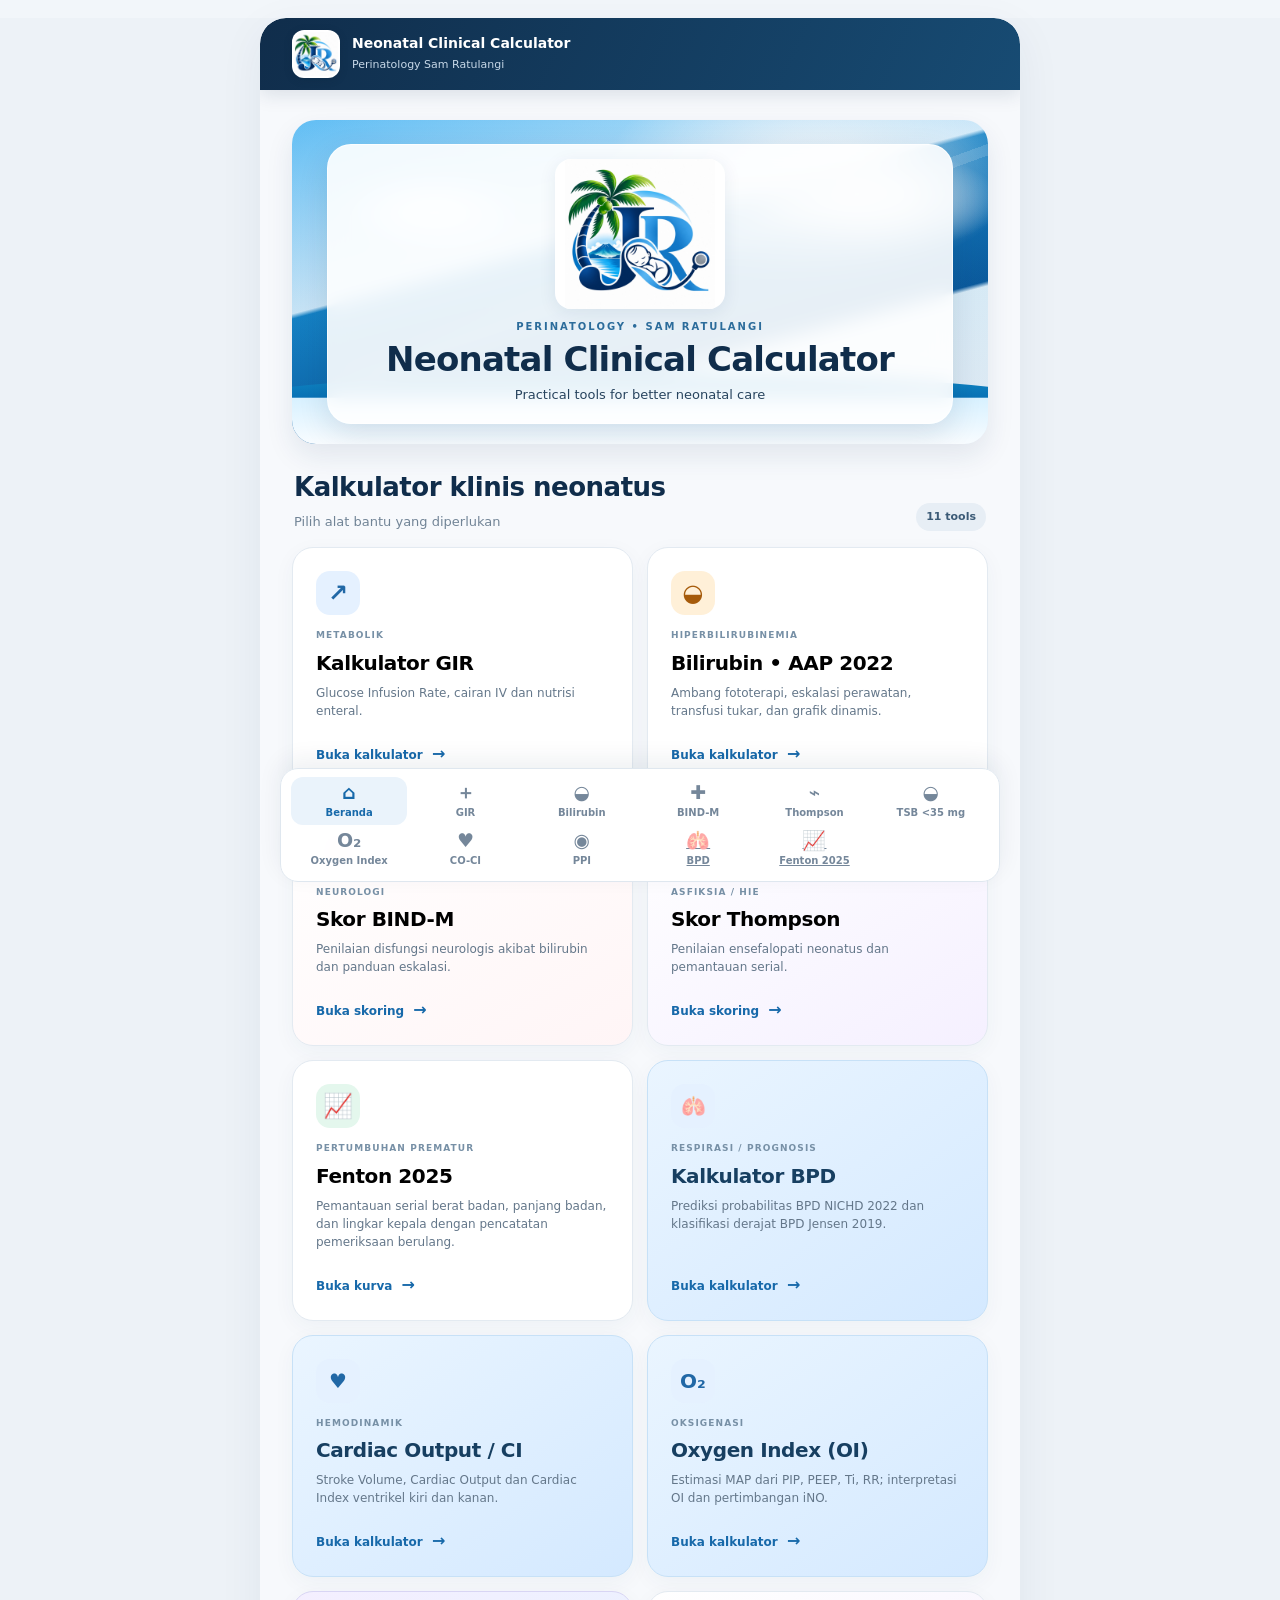
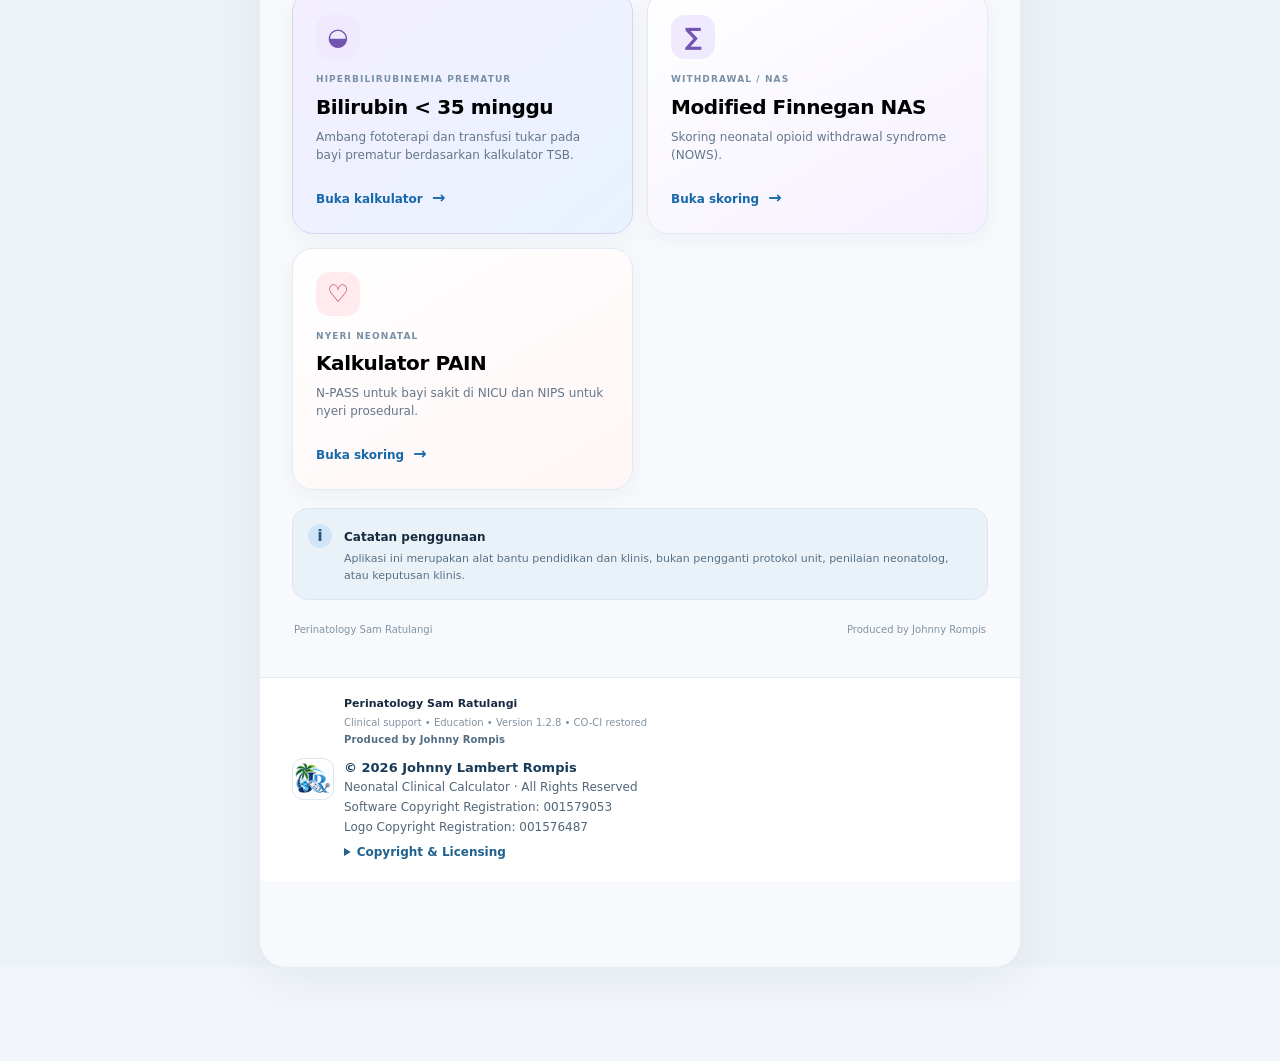
==== commit 21451622: "Add files via upload" ====
--- a/index.html
+++ b/index.html
@@ -89,4 +89,14 @@
 <button type="button" class="nav-item active" data-view="home" aria-label="Beranda"><span class="nav-symbol">⌂</span><span>Beranda</span></button>
 <button type="button" class="nav-item" data-view="gir" aria-label="Kalkulator GIR"><span class="nav-symbol">＋</span><span>GIR</span></button>
 <button type="button" class="nav-item" data-view="bili" aria-label="Kalkulator bilirubin"><span class="nav-symbol">◒</span><span>Bilirubin</span></button><button type="button" class="nav-item" data-view="bind" aria-label="Skor BIND-M"><span class="nav-symbol">✚</span><span>BIND-M</span></button><button type="button" class="nav-item" data-view="thompson" aria-label="Skor Thompson"><span class="nav-symbol">⌁</span><span>Thompson</span></button><button type="button" class="nav-item" data-view="prem" aria-label="Bilirubin kurang dari 35 minggu"><span class="nav-symbol">◒</span><span>TSB &lt;35 mg</span></button><button type="button" class="nav-item" data-view="oxygen" aria-label="Kalkulator Oxygen Index"><span class="nav-symbol">O₂</span><span>Oxygen Index</span></button><button type="button" class="nav-item" data-view="co" aria-label="Cardiac Output dan Cardiac Index"><span class="nav-symbol">♥</span><span>CO-CI</span></button><button type="button" class="nav-item" data-view="ppi" aria-label="Kalkulator PPI"><span class="nav-symbol">◉</span><span>PPI</span></button><a class="nav-item" href="./bpd.html" aria-label="Kalkulator BPD"><span class="nav-symbol">🫁</span><span>BPD</span></a><a class="nav-item" href="./fenton.html" aria-label="Kurva Fenton 2025"><span class="nav-symbol">📈</span><span>Fenton 2025</span></a>
-</nav><footer class="app-footer"><img class="footer-logo" src="./jr-perinatology-logo.png" alt="Logo JR Perinatology"><span><b>Perinatology Sam Ratulangi</b><small>Clinical support • Education • Version 1.2.8 • CO-CI restored</small><small class="produced-by">Produced by Johnny Rompis</small></span></footer></div><script src="./aap-data.js"></script><script src="./app.js"></script><script src="./scores.js"></script></body></html>
+</nav><footer class="app-footer"><img class="footer-logo" src="./jr-perinatology-logo.png" alt="Logo JR Perinatology"><span><b>Perinatology Sam Ratulangi</b><small>Clinical support • Education • Version 1.2.8 • CO-CI restored</small><small class="produced-by">Produced by Johnny Rompis</small><div class="jr-copyright" style="display:block;margin-top:10px;line-height:1.65;font-size:12px;color:#526579;max-width:100%;">
+<strong style="display:block;color:#183b5a;font-size:13px;">© 2026 Johnny Lambert Rompis</strong>
+<span style="display:block;">Neonatal Clinical Calculator · All Rights Reserved</span>
+<span style="display:block;">Software Copyright Registration: 001579053</span>
+<span style="display:block;">Logo Copyright Registration: 001576487</span>
+<details style="margin-top:5px;"><summary style="cursor:pointer;color:#21618e;font-weight:700;">Copyright &amp; Licensing</summary>
+<div style="padding:9px 0;max-width:520px;">
+<p style="margin:4px 0;">The Neonatal Clinical Calculator software and the JR logo are copyrighted works of Johnny Lambert Rompis, as identified by the registration numbers above.</p>
+<p style="margin:4px 0;">All rights reserved. Unauthorized copying, modification, redistribution, or commercial use requires prior permission from the copyright holder, except as permitted by applicable law or an express license.</p>
+<p style="margin:4px 0;">This application is intended as a clinical and educational support tool and does not replace professional judgment or institutional protocols.</p>
+</div></details></div></span></footer></div><script src="./aap-data.js"></script><script src="./app.js"></script><script src="./scores.js"></script></body></html>
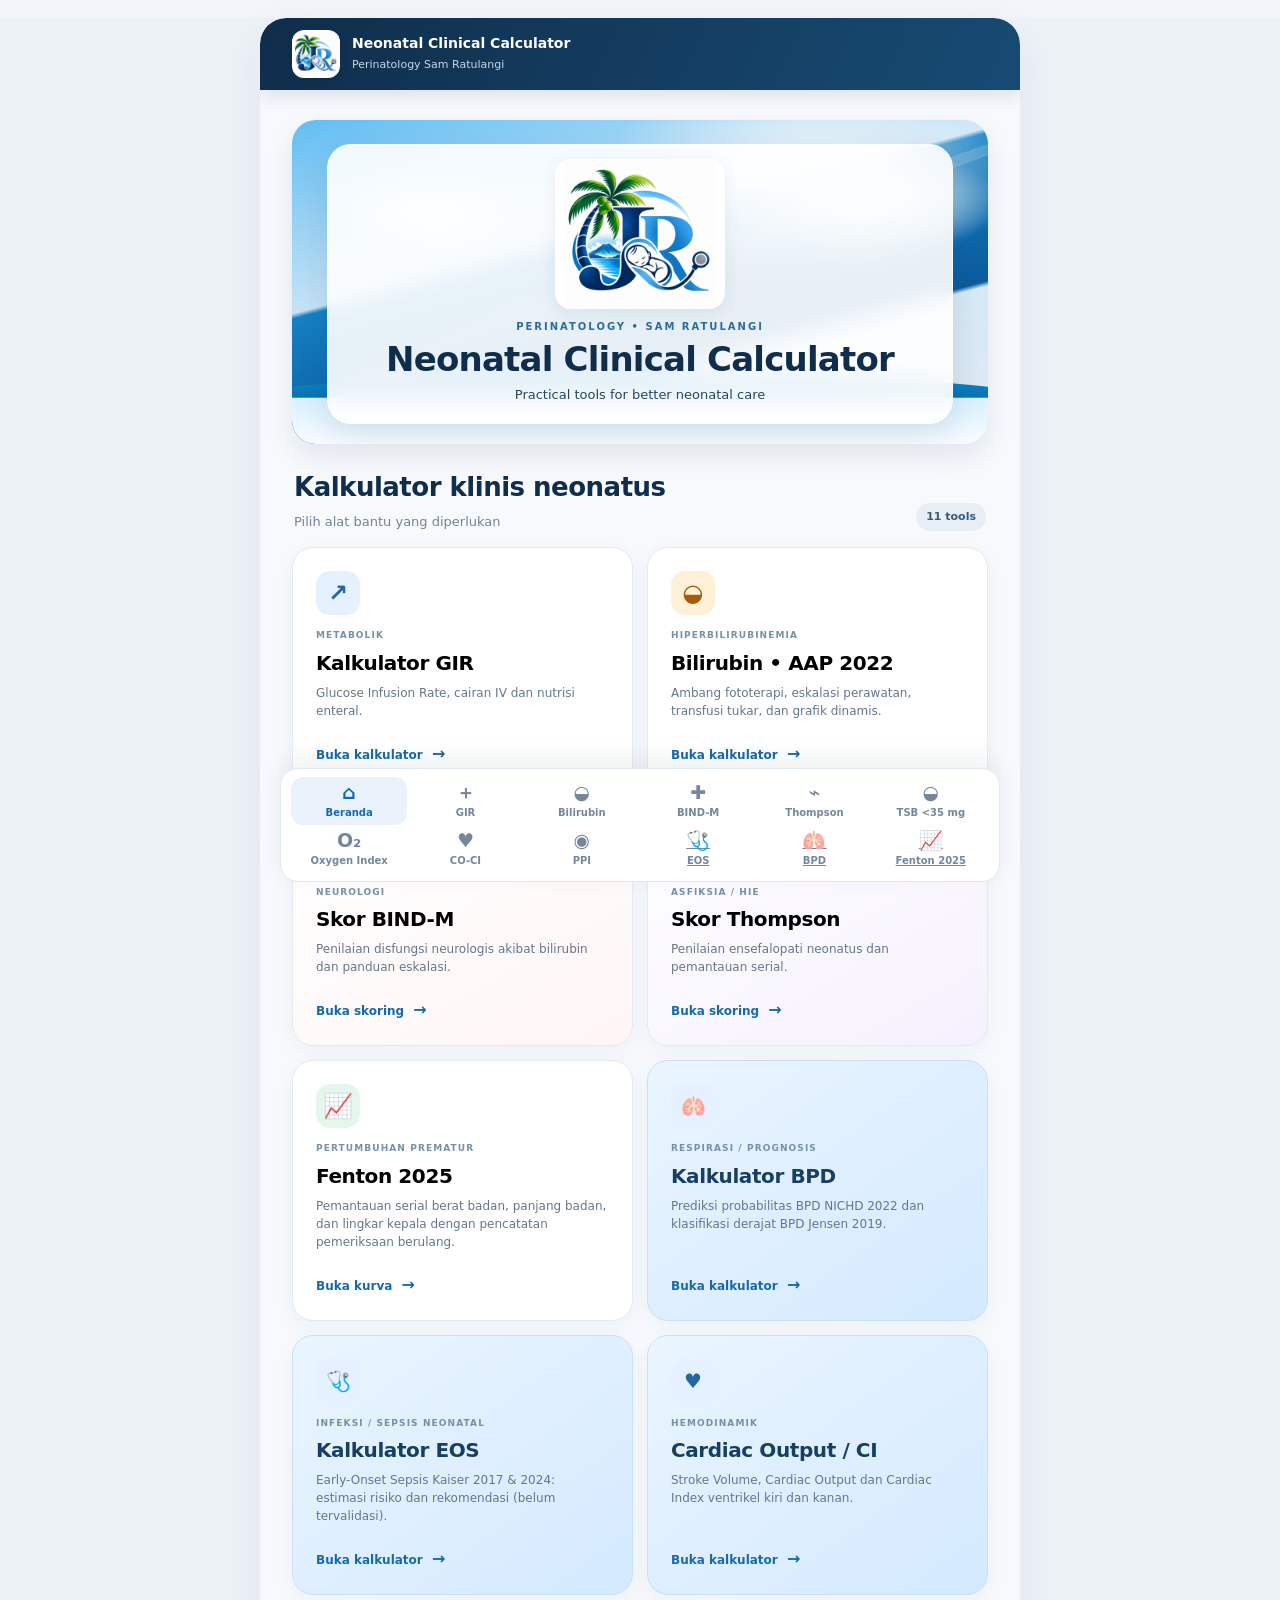
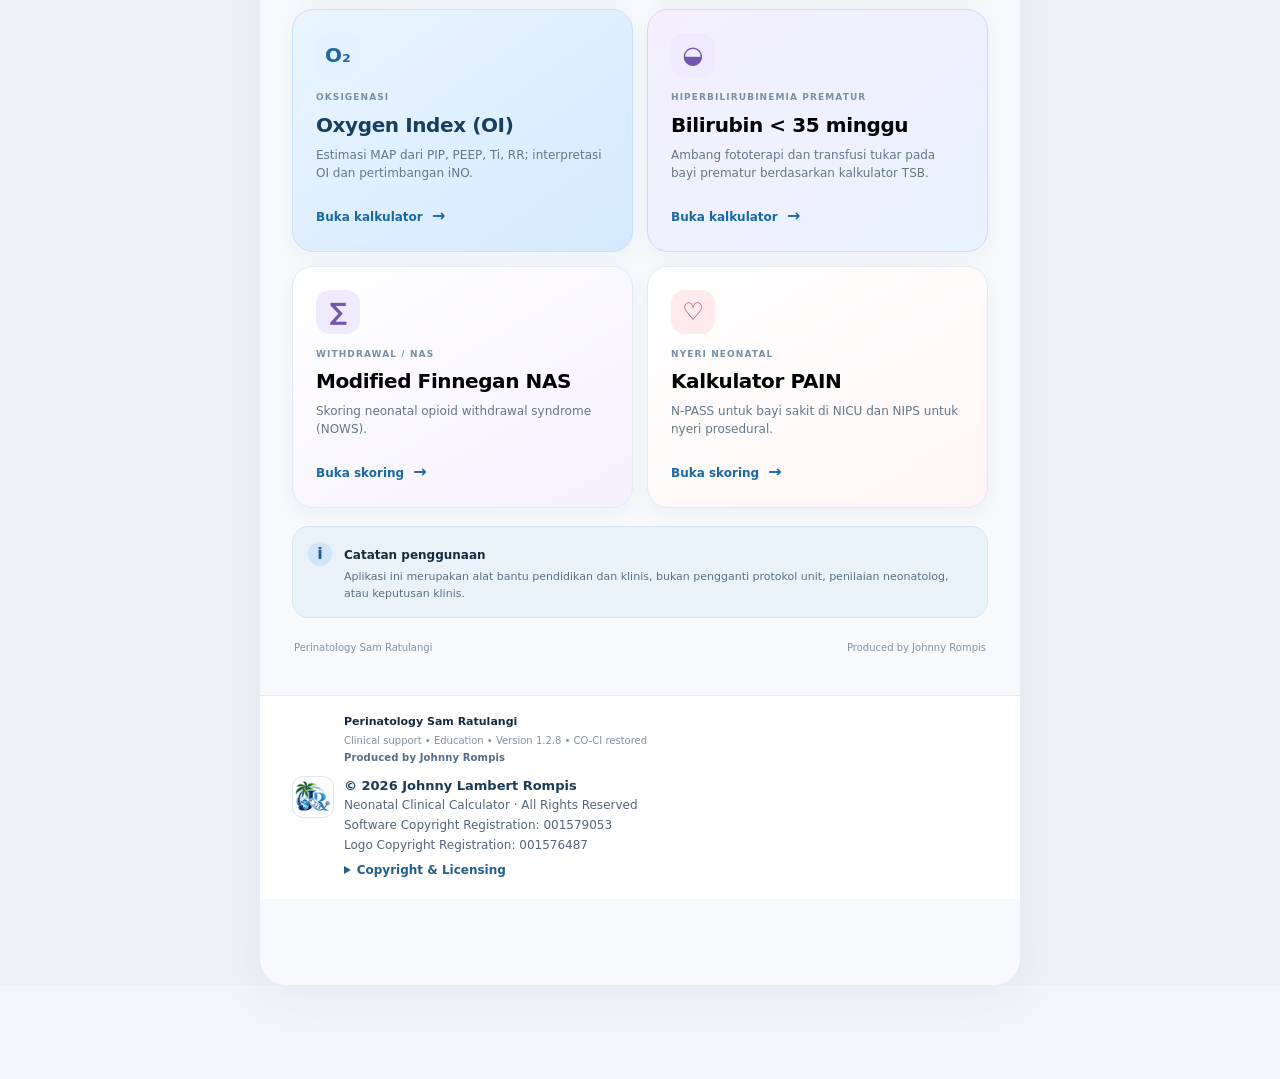
==== commit 23b915ce: "Add files via upload" ====
--- a/index.html
+++ b/index.html
@@ -5,7 +5,7 @@
 <main>
 <section id="homeView" class="view active"><div class="cover-hero"><img src="./icons/cover-reference.png" alt=""><div class="cover-caption"><img class="hero-logo" src="./jr-perinatology-logo.png" alt="Logo resmi JR Perinatology Sam Ratulangi"><div class="eyebrow">PERINATOLOGY • SAM RATULANGI</div><h1>Neonatal Clinical Calculator</h1><p>Practical tools for better neonatal care</p></div></div>
 <div class="section-heading"><div><h2>Kalkulator klinis neonatus</h2><p>Pilih alat bantu yang diperlukan</p></div><span class="pill">11 tools</span></div>
-<div class="tool-grid"><button class="tool-card gir-card" data-view="gir"><span class="tool-icon blue-icon">↗</span><span class="tool-label">METABOLIK</span><h3>Kalkulator GIR</h3><p>Glucose Infusion Rate, cairan IV dan nutrisi enteral.</p><span class="tool-link">Buka kalkulator <b>→</b></span></button><button class="tool-card bili-card" data-view="bili"><span class="tool-icon amber-icon">◒</span><span class="tool-label">HIPERBILIRUBINEMIA</span><h3>Bilirubin • AAP 2022</h3><p>Ambang fototerapi, eskalasi perawatan, transfusi tukar, dan grafik dinamis.</p><span class="tool-link">Buka kalkulator <b>→</b></span></button><button class="tool-card bind-card" data-view="bind"><span class="tool-icon pink-icon">✚</span><span class="tool-label">NEUROLOGI</span><h3>Skor BIND-M</h3><p>Penilaian disfungsi neurologis akibat bilirubin dan panduan eskalasi.</p><span class="tool-link">Buka skoring <b>→</b></span></button><button class="tool-card thompson-card" data-view="thompson"><span class="tool-icon purple-icon">⌁</span><span class="tool-label">ASFIKSIA / HIE</span><h3>Skor Thompson</h3><p>Penilaian ensefalopati neonatus dan pemantauan serial.</p><span class="tool-link">Buka skoring <b>→</b></span></button><button class="tool-card fenton-card" data-open-page="fenton.html"><span class="tool-icon green-icon">📈</span><span class="tool-label">PERTUMBUHAN PREMATUR</span><h3>Fenton 2025</h3><p>Pemantauan serial berat badan, panjang badan, dan lingkar kepala dengan pencatatan pemeriksaan berulang.</p><span class="tool-link">Buka kurva <b>→</b></span></button><button class="tool-card oxygen-card" data-open-page="bpd.html"><span class="tool-icon blue-icon" aria-hidden="true">🫁</span><span class="tool-label">RESPIRASI / PROGNOSIS</span><h3>Kalkulator BPD</h3><p>Prediksi probabilitas BPD NICHD 2022 dan klasifikasi derajat BPD Jensen 2019.</p><span class="tool-link">Buka kalkulator <b>→</b></span></button><button class="tool-card oxygen-card" data-view="co"><span class="tool-icon blue-icon">♥</span><span class="tool-label">HEMODINAMIK</span><h3>Cardiac Output / CI</h3><p>Stroke Volume, Cardiac Output dan Cardiac Index ventrikel kiri dan kanan.</p><span class="tool-link">Buka kalkulator <b>→</b></span></button><button class="tool-card oxygen-card" data-view="oxygen"><span class="tool-icon blue-icon">O₂</span><span class="tool-label">OKSIGENASI</span><h3>Oxygen Index (OI)</h3><p>Estimasi MAP dari PIP, PEEP, Ti, RR; interpretasi OI dan pertimbangan iNO.</p><span class="tool-link">Buka kalkulator <b>→</b></span></button><button class="tool-card prem-card" data-view="prem"><span class="tool-icon purple-icon">◒</span><span class="tool-label">HIPERBILIRUBINEMIA PREMATUR</span><h3>Bilirubin &lt; 35 minggu</h3><p>Ambang fototerapi dan transfusi tukar pada bayi prematur berdasarkan kalkulator TSB.</p><span class="tool-link">Buka kalkulator <b>→</b></span></button><button class="tool-card thompson-card" data-open-page="finnegan.html"><span class="tool-icon purple-icon">∑</span><span class="tool-label">WITHDRAWAL / NAS</span><h3>Modified Finnegan NAS</h3><p>Skoring neonatal opioid withdrawal syndrome (NOWS).</p><span class="tool-link">Buka skoring <b>→</b></span></button><button class="tool-card bind-card" data-open-page="pain.html"><span class="tool-icon pink-icon">♡</span><span class="tool-label">NYERI NEONATAL</span><h3>Kalkulator PAIN</h3><p>N-PASS untuk bayi sakit di NICU dan NIPS untuk nyeri prosedural.</p><span class="tool-link">Buka skoring <b>→</b></span></button>
+<div class="tool-grid"><button class="tool-card gir-card" data-view="gir"><span class="tool-icon blue-icon">↗</span><span class="tool-label">METABOLIK</span><h3>Kalkulator GIR</h3><p>Glucose Infusion Rate, cairan IV dan nutrisi enteral.</p><span class="tool-link">Buka kalkulator <b>→</b></span></button><button class="tool-card bili-card" data-view="bili"><span class="tool-icon amber-icon">◒</span><span class="tool-label">HIPERBILIRUBINEMIA</span><h3>Bilirubin • AAP 2022</h3><p>Ambang fototerapi, eskalasi perawatan, transfusi tukar, dan grafik dinamis.</p><span class="tool-link">Buka kalkulator <b>→</b></span></button><button class="tool-card bind-card" data-view="bind"><span class="tool-icon pink-icon">✚</span><span class="tool-label">NEUROLOGI</span><h3>Skor BIND-M</h3><p>Penilaian disfungsi neurologis akibat bilirubin dan panduan eskalasi.</p><span class="tool-link">Buka skoring <b>→</b></span></button><button class="tool-card thompson-card" data-view="thompson"><span class="tool-icon purple-icon">⌁</span><span class="tool-label">ASFIKSIA / HIE</span><h3>Skor Thompson</h3><p>Penilaian ensefalopati neonatus dan pemantauan serial.</p><span class="tool-link">Buka skoring <b>→</b></span></button><button class="tool-card fenton-card" data-open-page="fenton.html"><span class="tool-icon green-icon">📈</span><span class="tool-label">PERTUMBUHAN PREMATUR</span><h3>Fenton 2025</h3><p>Pemantauan serial berat badan, panjang badan, dan lingkar kepala dengan pencatatan pemeriksaan berulang.</p><span class="tool-link">Buka kurva <b>→</b></span></button><button class="tool-card oxygen-card" data-open-page="bpd.html"><span class="tool-icon blue-icon" aria-hidden="true">🫁</span><span class="tool-label">RESPIRASI / PROGNOSIS</span><h3>Kalkulator BPD</h3><p>Prediksi probabilitas BPD NICHD 2022 dan klasifikasi derajat BPD Jensen 2019.</p><span class="tool-link">Buka kalkulator <b>→</b></span></button><button class="tool-card oxygen-card" data-open-page="eos.html"><span class="tool-icon blue-icon">🩺</span><span class="tool-label">INFEKSI / SEPSIS NEONATAL</span><h3>Kalkulator EOS</h3><p>Early-Onset Sepsis Kaiser 2017 &amp; 2024: estimasi risiko dan rekomendasi (belum tervalidasi).</p><span class="tool-link">Buka kalkulator <b>→</b></span></button><button class="tool-card oxygen-card" data-view="co"><span class="tool-icon blue-icon">♥</span><span class="tool-label">HEMODINAMIK</span><h3>Cardiac Output / CI</h3><p>Stroke Volume, Cardiac Output dan Cardiac Index ventrikel kiri dan kanan.</p><span class="tool-link">Buka kalkulator <b>→</b></span></button><button class="tool-card oxygen-card" data-view="oxygen"><span class="tool-icon blue-icon">O₂</span><span class="tool-label">OKSIGENASI</span><h3>Oxygen Index (OI)</h3><p>Estimasi MAP dari PIP, PEEP, Ti, RR; interpretasi OI dan pertimbangan iNO.</p><span class="tool-link">Buka kalkulator <b>→</b></span></button><button class="tool-card prem-card" data-view="prem"><span class="tool-icon purple-icon">◒</span><span class="tool-label">HIPERBILIRUBINEMIA PREMATUR</span><h3>Bilirubin &lt; 35 minggu</h3><p>Ambang fototerapi dan transfusi tukar pada bayi prematur berdasarkan kalkulator TSB.</p><span class="tool-link">Buka kalkulator <b>→</b></span></button><button class="tool-card thompson-card" data-open-page="finnegan.html"><span class="tool-icon purple-icon">∑</span><span class="tool-label">WITHDRAWAL / NAS</span><h3>Modified Finnegan NAS</h3><p>Skoring neonatal opioid withdrawal syndrome (NOWS).</p><span class="tool-link">Buka skoring <b>→</b></span></button><button class="tool-card bind-card" data-open-page="pain.html"><span class="tool-icon pink-icon">♡</span><span class="tool-label">NYERI NEONATAL</span><h3>Kalkulator PAIN</h3><p>N-PASS untuk bayi sakit di NICU dan NIPS untuk nyeri prosedural.</p><span class="tool-link">Buka skoring <b>→</b></span></button>
 </div>
 <div class="notice"><span class="notice-icon">i</span><div><b>Catatan penggunaan</b><p>Aplikasi ini merupakan alat bantu pendidikan dan klinis, bukan pengganti protokol unit, penilaian neonatolog, atau keputusan klinis.</p></div></div><div class="home-footer"><span>Perinatology Sam Ratulangi</span><span>Produced by Johnny Rompis</span></div></section><section id="girView" class="view"><div class="page-heading"><button class="back-btn" data-view="home">←</button><div><div class="eyebrow">METABOLIK</div><h1>Kalkulator GIR</h1><p>Glucose Infusion Rate • mg/kg/menit</p></div></div>
 <div class="info-banner blue-banner"><b>Rumus GIR</b><p>IV = (% dekstrosa × laju mL/jam) ÷ (6 × berat kg). Enteral dihitung dari karbohidrat yang benar-benar diberikan selama 24 jam.</p></div>
@@ -88,7 +88,7 @@
 <div class="panel"><div class="panel-title"><span class="mini-icon blue-icon">RV</span><div><h2>Ventrikel kanan (RVOT)</h2><p>Diameter dan Velocity Time Integral</p></div></div><div class="field"><label for="coRVd">Diameter RVOT</label><div class="input-unit"><input id="coRVd" type="number" min="0.01" max="5" step="0.01" required><span>cm</span></div></div><div class="field"><label for="coRVvti">VTI RVOT</label><div class="input-unit"><input id="coRVvti" type="number" min="0.01" max="100" step="0.01" required><span>cm</span></div></div></div><div class="button-row"><button type="reset" class="btn secondary">Reset</button><button type="submit" class="btn primary">Hitung CO / CI</button></div></form><div id="coResults" class="results" hidden></div><div class="reference-box"><h3>Catatan interpretasi</h3><p>Kategori CI otomatis menggunakan rentang orientatif yang telah ada pada app.js (2,6–4,0 L/menit/m²). Rentang ini bukan nilai rujukan neonatal tervalidasi untuk semua usia gestasi atau kondisi klinis. Periksa metode pengukuran, kemungkinan shunt, dan interpretasikan bersama ekokardiografi serta kondisi hemodinamik.</p></div></section></main><nav class="bottom-nav" aria-label="Navigasi utama">
 <button type="button" class="nav-item active" data-view="home" aria-label="Beranda"><span class="nav-symbol">⌂</span><span>Beranda</span></button>
 <button type="button" class="nav-item" data-view="gir" aria-label="Kalkulator GIR"><span class="nav-symbol">＋</span><span>GIR</span></button>
-<button type="button" class="nav-item" data-view="bili" aria-label="Kalkulator bilirubin"><span class="nav-symbol">◒</span><span>Bilirubin</span></button><button type="button" class="nav-item" data-view="bind" aria-label="Skor BIND-M"><span class="nav-symbol">✚</span><span>BIND-M</span></button><button type="button" class="nav-item" data-view="thompson" aria-label="Skor Thompson"><span class="nav-symbol">⌁</span><span>Thompson</span></button><button type="button" class="nav-item" data-view="prem" aria-label="Bilirubin kurang dari 35 minggu"><span class="nav-symbol">◒</span><span>TSB &lt;35 mg</span></button><button type="button" class="nav-item" data-view="oxygen" aria-label="Kalkulator Oxygen Index"><span class="nav-symbol">O₂</span><span>Oxygen Index</span></button><button type="button" class="nav-item" data-view="co" aria-label="Cardiac Output dan Cardiac Index"><span class="nav-symbol">♥</span><span>CO-CI</span></button><button type="button" class="nav-item" data-view="ppi" aria-label="Kalkulator PPI"><span class="nav-symbol">◉</span><span>PPI</span></button><a class="nav-item" href="./bpd.html" aria-label="Kalkulator BPD"><span class="nav-symbol">🫁</span><span>BPD</span></a><a class="nav-item" href="./fenton.html" aria-label="Kurva Fenton 2025"><span class="nav-symbol">📈</span><span>Fenton 2025</span></a>
+<button type="button" class="nav-item" data-view="bili" aria-label="Kalkulator bilirubin"><span class="nav-symbol">◒</span><span>Bilirubin</span></button><button type="button" class="nav-item" data-view="bind" aria-label="Skor BIND-M"><span class="nav-symbol">✚</span><span>BIND-M</span></button><button type="button" class="nav-item" data-view="thompson" aria-label="Skor Thompson"><span class="nav-symbol">⌁</span><span>Thompson</span></button><button type="button" class="nav-item" data-view="prem" aria-label="Bilirubin kurang dari 35 minggu"><span class="nav-symbol">◒</span><span>TSB &lt;35 mg</span></button><button type="button" class="nav-item" data-view="oxygen" aria-label="Kalkulator Oxygen Index"><span class="nav-symbol">O₂</span><span>Oxygen Index</span></button><button type="button" class="nav-item" data-view="co" aria-label="Cardiac Output dan Cardiac Index"><span class="nav-symbol">♥</span><span>CO-CI</span></button><button type="button" class="nav-item" data-view="ppi" aria-label="Kalkulator PPI"><span class="nav-symbol">◉</span><span>PPI</span></button><a class="nav-item" href="./eos.html" aria-label="Kalkulator EOS"><span class="nav-symbol">🩺</span><span>EOS</span></a><a class="nav-item" href="./bpd.html" aria-label="Kalkulator BPD"><span class="nav-symbol">🫁</span><span>BPD</span></a><a class="nav-item" href="./fenton.html" aria-label="Kurva Fenton 2025"><span class="nav-symbol">📈</span><span>Fenton 2025</span></a>
 </nav><footer class="app-footer"><img class="footer-logo" src="./jr-perinatology-logo.png" alt="Logo JR Perinatology"><span><b>Perinatology Sam Ratulangi</b><small>Clinical support • Education • Version 1.2.8 • CO-CI restored</small><small class="produced-by">Produced by Johnny Rompis</small><div class="jr-copyright" style="display:block;margin-top:10px;line-height:1.65;font-size:12px;color:#526579;max-width:100%;">
 <strong style="display:block;color:#183b5a;font-size:13px;">© 2026 Johnny Lambert Rompis</strong>
 <span style="display:block;">Neonatal Clinical Calculator · All Rights Reserved</span>
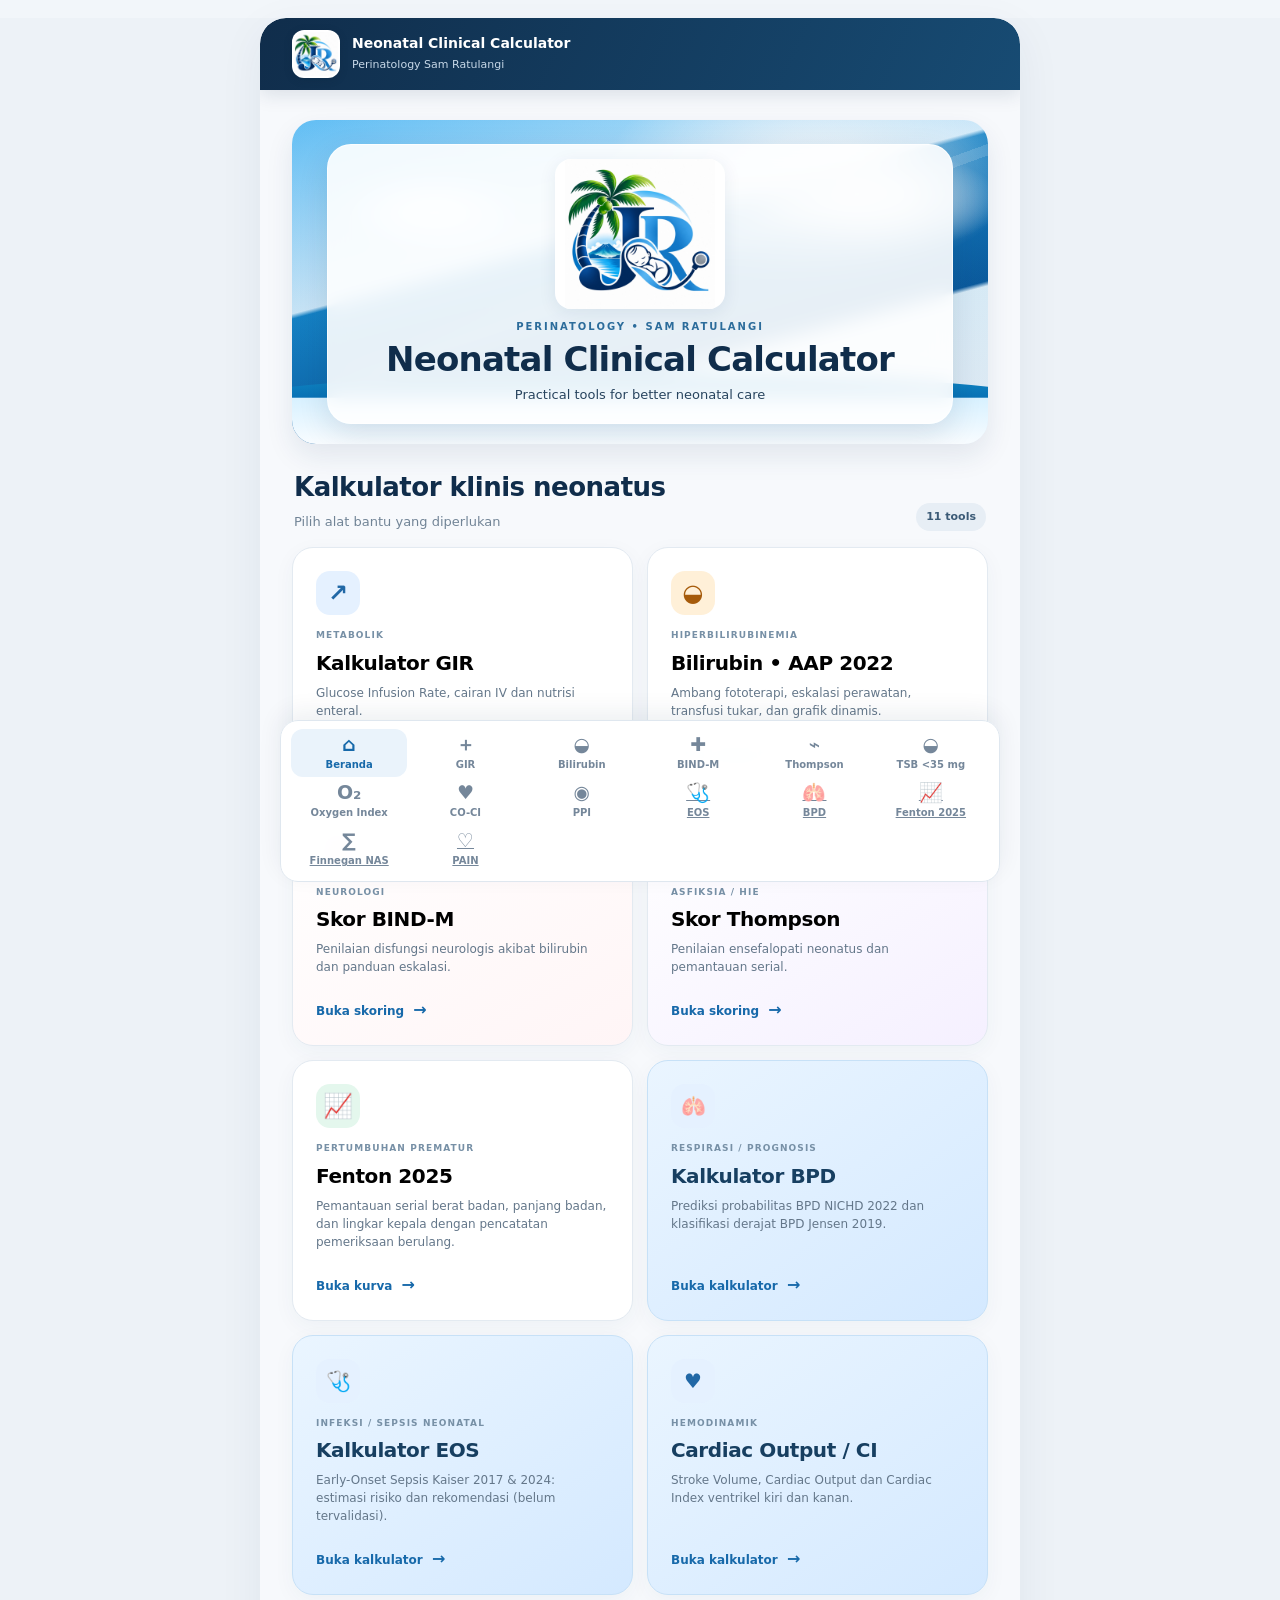
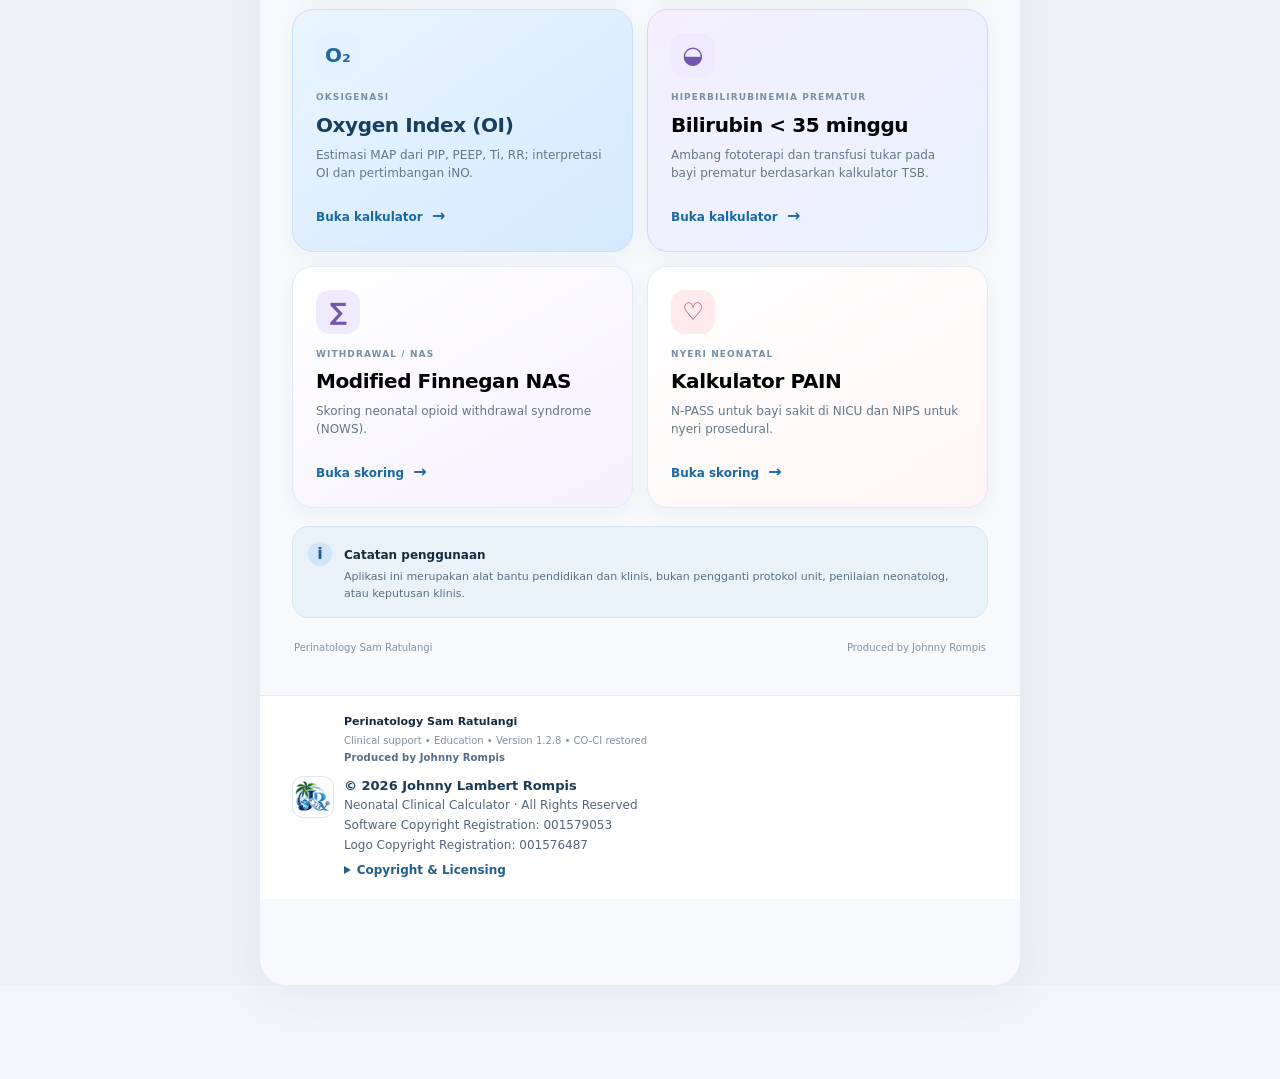
==== commit 25823836: "Add files via upload" ====
--- a/index.html
+++ b/index.html
@@ -88,7 +88,7 @@
 <div class="panel"><div class="panel-title"><span class="mini-icon blue-icon">RV</span><div><h2>Ventrikel kanan (RVOT)</h2><p>Diameter dan Velocity Time Integral</p></div></div><div class="field"><label for="coRVd">Diameter RVOT</label><div class="input-unit"><input id="coRVd" type="number" min="0.01" max="5" step="0.01" required><span>cm</span></div></div><div class="field"><label for="coRVvti">VTI RVOT</label><div class="input-unit"><input id="coRVvti" type="number" min="0.01" max="100" step="0.01" required><span>cm</span></div></div></div><div class="button-row"><button type="reset" class="btn secondary">Reset</button><button type="submit" class="btn primary">Hitung CO / CI</button></div></form><div id="coResults" class="results" hidden></div><div class="reference-box"><h3>Catatan interpretasi</h3><p>Kategori CI otomatis menggunakan rentang orientatif yang telah ada pada app.js (2,6–4,0 L/menit/m²). Rentang ini bukan nilai rujukan neonatal tervalidasi untuk semua usia gestasi atau kondisi klinis. Periksa metode pengukuran, kemungkinan shunt, dan interpretasikan bersama ekokardiografi serta kondisi hemodinamik.</p></div></section></main><nav class="bottom-nav" aria-label="Navigasi utama">
 <button type="button" class="nav-item active" data-view="home" aria-label="Beranda"><span class="nav-symbol">⌂</span><span>Beranda</span></button>
 <button type="button" class="nav-item" data-view="gir" aria-label="Kalkulator GIR"><span class="nav-symbol">＋</span><span>GIR</span></button>
-<button type="button" class="nav-item" data-view="bili" aria-label="Kalkulator bilirubin"><span class="nav-symbol">◒</span><span>Bilirubin</span></button><button type="button" class="nav-item" data-view="bind" aria-label="Skor BIND-M"><span class="nav-symbol">✚</span><span>BIND-M</span></button><button type="button" class="nav-item" data-view="thompson" aria-label="Skor Thompson"><span class="nav-symbol">⌁</span><span>Thompson</span></button><button type="button" class="nav-item" data-view="prem" aria-label="Bilirubin kurang dari 35 minggu"><span class="nav-symbol">◒</span><span>TSB &lt;35 mg</span></button><button type="button" class="nav-item" data-view="oxygen" aria-label="Kalkulator Oxygen Index"><span class="nav-symbol">O₂</span><span>Oxygen Index</span></button><button type="button" class="nav-item" data-view="co" aria-label="Cardiac Output dan Cardiac Index"><span class="nav-symbol">♥</span><span>CO-CI</span></button><button type="button" class="nav-item" data-view="ppi" aria-label="Kalkulator PPI"><span class="nav-symbol">◉</span><span>PPI</span></button><a class="nav-item" href="./eos.html" aria-label="Kalkulator EOS"><span class="nav-symbol">🩺</span><span>EOS</span></a><a class="nav-item" href="./bpd.html" aria-label="Kalkulator BPD"><span class="nav-symbol">🫁</span><span>BPD</span></a><a class="nav-item" href="./fenton.html" aria-label="Kurva Fenton 2025"><span class="nav-symbol">📈</span><span>Fenton 2025</span></a>
+<button type="button" class="nav-item" data-view="bili" aria-label="Kalkulator bilirubin"><span class="nav-symbol">◒</span><span>Bilirubin</span></button><button type="button" class="nav-item" data-view="bind" aria-label="Skor BIND-M"><span class="nav-symbol">✚</span><span>BIND-M</span></button><button type="button" class="nav-item" data-view="thompson" aria-label="Skor Thompson"><span class="nav-symbol">⌁</span><span>Thompson</span></button><button type="button" class="nav-item" data-view="prem" aria-label="Bilirubin kurang dari 35 minggu"><span class="nav-symbol">◒</span><span>TSB &lt;35 mg</span></button><button type="button" class="nav-item" data-view="oxygen" aria-label="Kalkulator Oxygen Index"><span class="nav-symbol">O₂</span><span>Oxygen Index</span></button><button type="button" class="nav-item" data-view="co" aria-label="Cardiac Output dan Cardiac Index"><span class="nav-symbol">♥</span><span>CO-CI</span></button><button type="button" class="nav-item" data-view="ppi" aria-label="Kalkulator PPI"><span class="nav-symbol">◉</span><span>PPI</span></button><a class="nav-item" href="./eos.html" aria-label="Kalkulator EOS"><span class="nav-symbol">🩺</span><span>EOS</span></a><a class="nav-item" href="./bpd.html" aria-label="Kalkulator BPD"><span class="nav-symbol">🫁</span><span>BPD</span></a><a class="nav-item" href="./fenton.html" aria-label="Kurva Fenton 2025"><span class="nav-symbol">📈</span><span>Fenton 2025</span></a><a class="nav-item" href="./finnegan.html" aria-label="Modified Finnegan NAS"><span class="nav-symbol">∑</span><span>Finnegan NAS</span></a><a class="nav-item" href="./pain.html" aria-label="Kalkulator PAIN"><span class="nav-symbol">♡</span><span>PAIN</span></a>
 </nav><footer class="app-footer"><img class="footer-logo" src="./jr-perinatology-logo.png" alt="Logo JR Perinatology"><span><b>Perinatology Sam Ratulangi</b><small>Clinical support • Education • Version 1.2.8 • CO-CI restored</small><small class="produced-by">Produced by Johnny Rompis</small><div class="jr-copyright" style="display:block;margin-top:10px;line-height:1.65;font-size:12px;color:#526579;max-width:100%;">
 <strong style="display:block;color:#183b5a;font-size:13px;">© 2026 Johnny Lambert Rompis</strong>
 <span style="display:block;">Neonatal Clinical Calculator · All Rights Reserved</span>
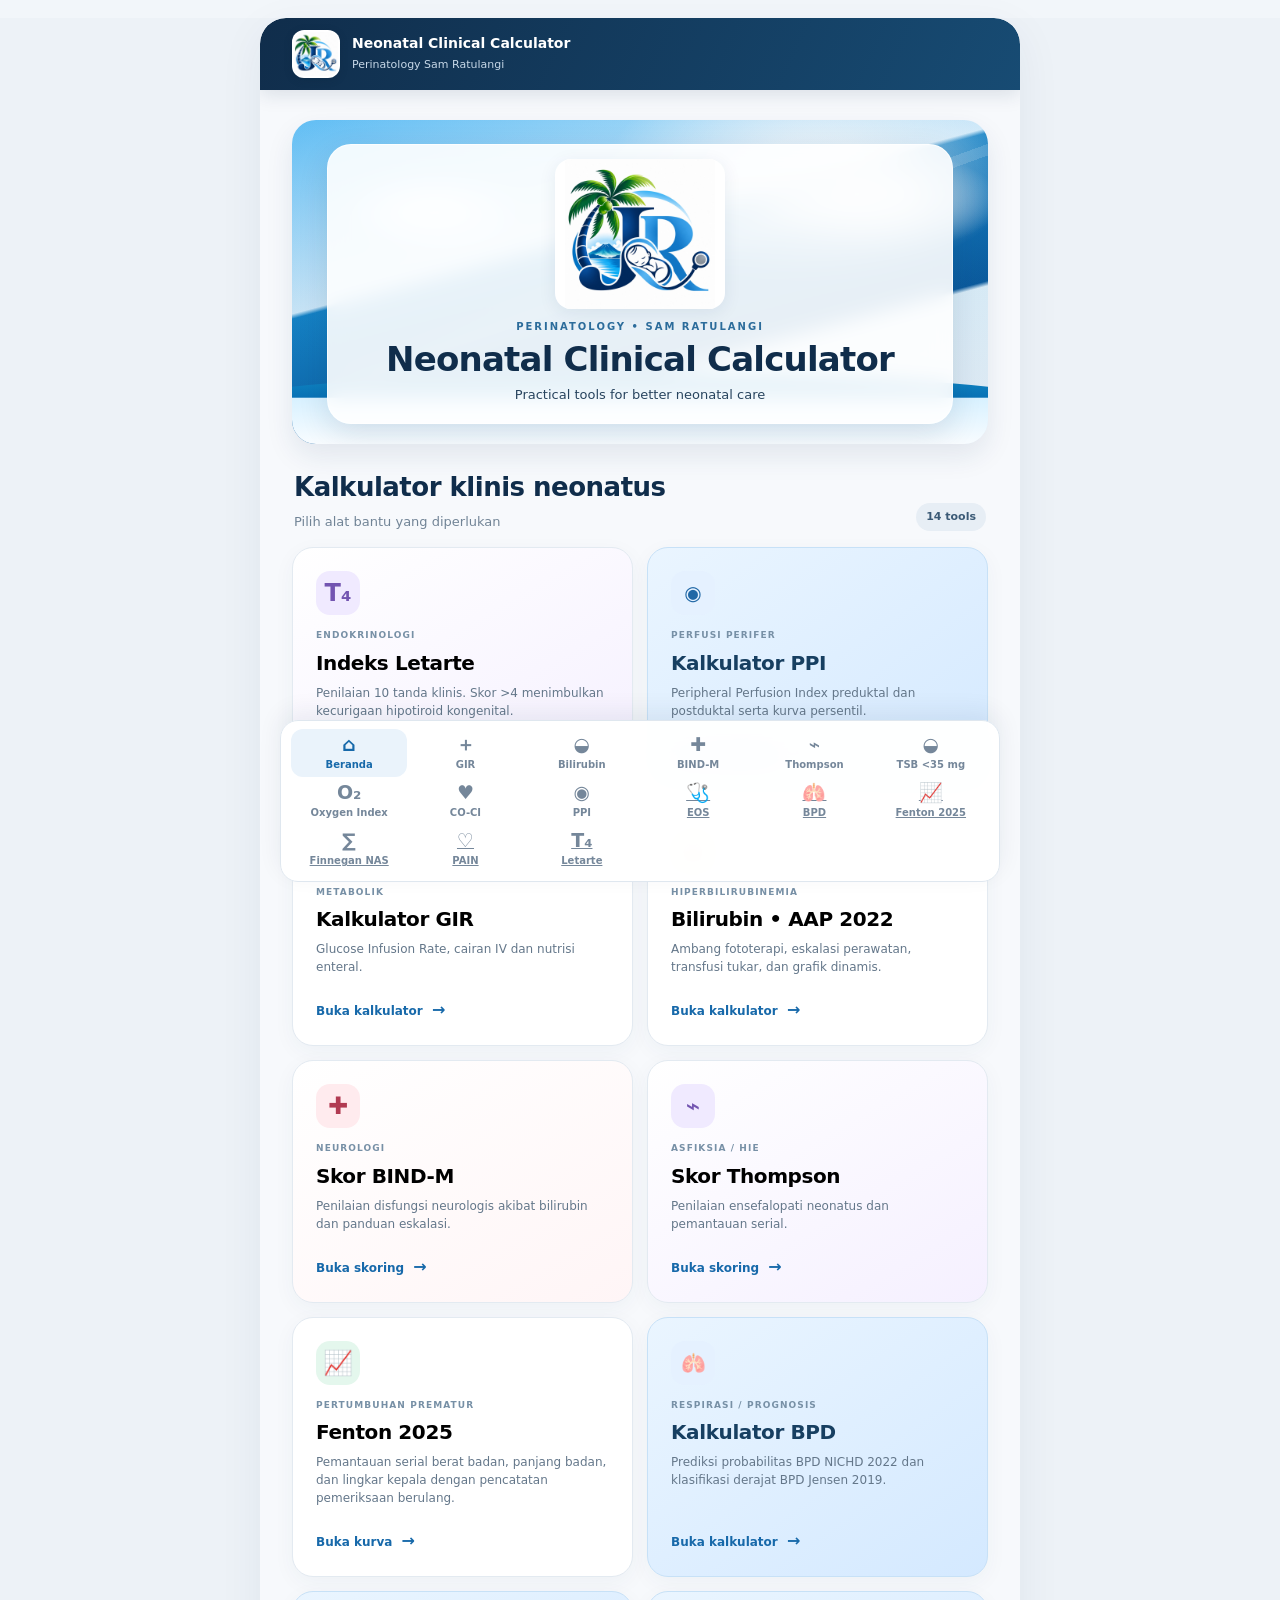
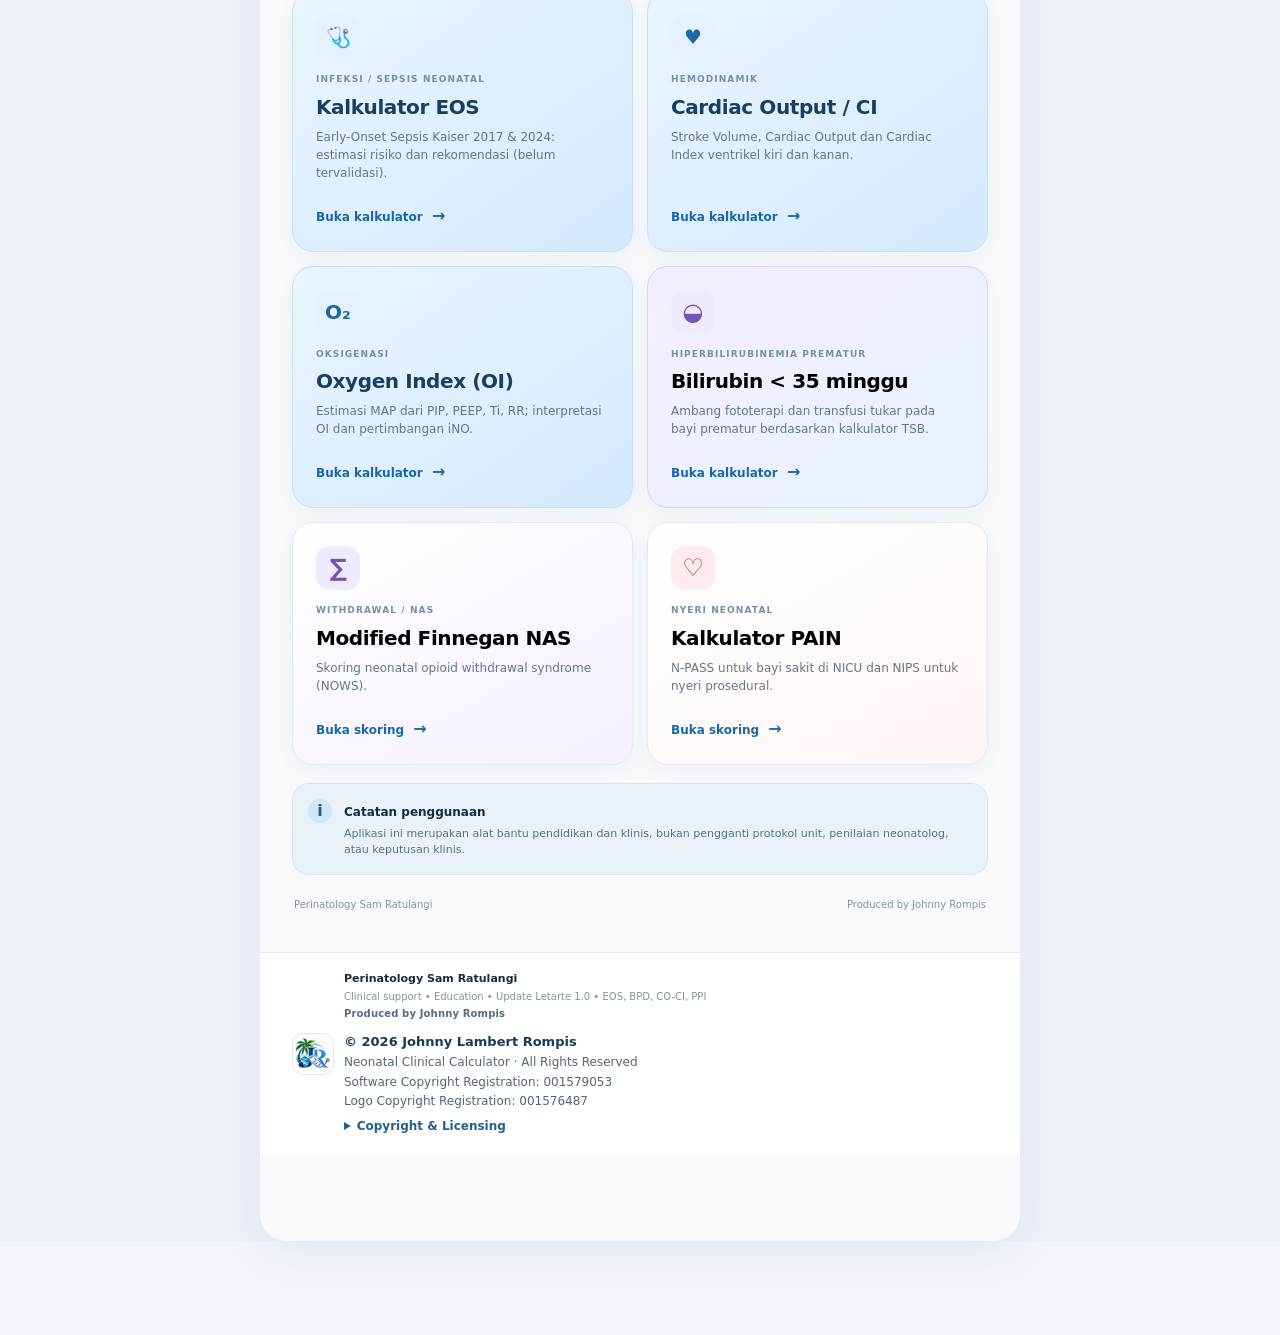
==== commit cbbe47b0: "Add files via upload" ====
--- a/index.html
+++ b/index.html
@@ -4,8 +4,8 @@
 <header class="topbar"><button class="brand" data-view="home" aria-label="Beranda"><img class="brand-logo" src="./jr-perinatology-logo.png" alt="Logo JR Perinatology"><span><b>Neonatal Clinical Calculator</b><small>Perinatology Sam Ratulangi</small></span></button><button id="installBtn" class="install-btn" hidden>Pasang</button></header>
 <main>
 <section id="homeView" class="view active"><div class="cover-hero"><img src="./icons/cover-reference.png" alt=""><div class="cover-caption"><img class="hero-logo" src="./jr-perinatology-logo.png" alt="Logo resmi JR Perinatology Sam Ratulangi"><div class="eyebrow">PERINATOLOGY • SAM RATULANGI</div><h1>Neonatal Clinical Calculator</h1><p>Practical tools for better neonatal care</p></div></div>
-<div class="section-heading"><div><h2>Kalkulator klinis neonatus</h2><p>Pilih alat bantu yang diperlukan</p></div><span class="pill">11 tools</span></div>
-<div class="tool-grid"><button class="tool-card gir-card" data-view="gir"><span class="tool-icon blue-icon">↗</span><span class="tool-label">METABOLIK</span><h3>Kalkulator GIR</h3><p>Glucose Infusion Rate, cairan IV dan nutrisi enteral.</p><span class="tool-link">Buka kalkulator <b>→</b></span></button><button class="tool-card bili-card" data-view="bili"><span class="tool-icon amber-icon">◒</span><span class="tool-label">HIPERBILIRUBINEMIA</span><h3>Bilirubin • AAP 2022</h3><p>Ambang fototerapi, eskalasi perawatan, transfusi tukar, dan grafik dinamis.</p><span class="tool-link">Buka kalkulator <b>→</b></span></button><button class="tool-card bind-card" data-view="bind"><span class="tool-icon pink-icon">✚</span><span class="tool-label">NEUROLOGI</span><h3>Skor BIND-M</h3><p>Penilaian disfungsi neurologis akibat bilirubin dan panduan eskalasi.</p><span class="tool-link">Buka skoring <b>→</b></span></button><button class="tool-card thompson-card" data-view="thompson"><span class="tool-icon purple-icon">⌁</span><span class="tool-label">ASFIKSIA / HIE</span><h3>Skor Thompson</h3><p>Penilaian ensefalopati neonatus dan pemantauan serial.</p><span class="tool-link">Buka skoring <b>→</b></span></button><button class="tool-card fenton-card" data-open-page="fenton.html"><span class="tool-icon green-icon">📈</span><span class="tool-label">PERTUMBUHAN PREMATUR</span><h3>Fenton 2025</h3><p>Pemantauan serial berat badan, panjang badan, dan lingkar kepala dengan pencatatan pemeriksaan berulang.</p><span class="tool-link">Buka kurva <b>→</b></span></button><button class="tool-card oxygen-card" data-open-page="bpd.html"><span class="tool-icon blue-icon" aria-hidden="true">🫁</span><span class="tool-label">RESPIRASI / PROGNOSIS</span><h3>Kalkulator BPD</h3><p>Prediksi probabilitas BPD NICHD 2022 dan klasifikasi derajat BPD Jensen 2019.</p><span class="tool-link">Buka kalkulator <b>→</b></span></button><button class="tool-card oxygen-card" data-open-page="eos.html"><span class="tool-icon blue-icon">🩺</span><span class="tool-label">INFEKSI / SEPSIS NEONATAL</span><h3>Kalkulator EOS</h3><p>Early-Onset Sepsis Kaiser 2017 &amp; 2024: estimasi risiko dan rekomendasi (belum tervalidasi).</p><span class="tool-link">Buka kalkulator <b>→</b></span></button><button class="tool-card oxygen-card" data-view="co"><span class="tool-icon blue-icon">♥</span><span class="tool-label">HEMODINAMIK</span><h3>Cardiac Output / CI</h3><p>Stroke Volume, Cardiac Output dan Cardiac Index ventrikel kiri dan kanan.</p><span class="tool-link">Buka kalkulator <b>→</b></span></button><button class="tool-card oxygen-card" data-view="oxygen"><span class="tool-icon blue-icon">O₂</span><span class="tool-label">OKSIGENASI</span><h3>Oxygen Index (OI)</h3><p>Estimasi MAP dari PIP, PEEP, Ti, RR; interpretasi OI dan pertimbangan iNO.</p><span class="tool-link">Buka kalkulator <b>→</b></span></button><button class="tool-card prem-card" data-view="prem"><span class="tool-icon purple-icon">◒</span><span class="tool-label">HIPERBILIRUBINEMIA PREMATUR</span><h3>Bilirubin &lt; 35 minggu</h3><p>Ambang fototerapi dan transfusi tukar pada bayi prematur berdasarkan kalkulator TSB.</p><span class="tool-link">Buka kalkulator <b>→</b></span></button><button class="tool-card thompson-card" data-open-page="finnegan.html"><span class="tool-icon purple-icon">∑</span><span class="tool-label">WITHDRAWAL / NAS</span><h3>Modified Finnegan NAS</h3><p>Skoring neonatal opioid withdrawal syndrome (NOWS).</p><span class="tool-link">Buka skoring <b>→</b></span></button><button class="tool-card bind-card" data-open-page="pain.html"><span class="tool-icon pink-icon">♡</span><span class="tool-label">NYERI NEONATAL</span><h3>Kalkulator PAIN</h3><p>N-PASS untuk bayi sakit di NICU dan NIPS untuk nyeri prosedural.</p><span class="tool-link">Buka skoring <b>→</b></span></button>
+<div class="section-heading"><div><h2>Kalkulator klinis neonatus</h2><p>Pilih alat bantu yang diperlukan</p></div><span class="pill">14 tools</span></div>
+<div class="tool-grid"><button class="tool-card thompson-card" data-open-page="letarte.html"><span class="tool-icon purple-icon">T₄</span><span class="tool-label">ENDOKRINOLOGI</span><h3>Indeks Letarte</h3><p>Penilaian 10 tanda klinis. Skor &gt;4 menimbulkan kecurigaan hipotiroid kongenital.</p><span class="tool-link">Buka skoring <b>→</b></span></button><button class="tool-card oxygen-card" data-view="ppi"><span class="tool-icon blue-icon">◉</span><span class="tool-label">PERFUSI PERIFER</span><h3>Kalkulator PPI</h3><p>Peripheral Perfusion Index preduktal dan postduktal serta kurva persentil.</p><span class="tool-link">Buka kalkulator <b>→</b></span></button><button class="tool-card gir-card" data-view="gir"><span class="tool-icon blue-icon">↗</span><span class="tool-label">METABOLIK</span><h3>Kalkulator GIR</h3><p>Glucose Infusion Rate, cairan IV dan nutrisi enteral.</p><span class="tool-link">Buka kalkulator <b>→</b></span></button><button class="tool-card bili-card" data-view="bili"><span class="tool-icon amber-icon">◒</span><span class="tool-label">HIPERBILIRUBINEMIA</span><h3>Bilirubin • AAP 2022</h3><p>Ambang fototerapi, eskalasi perawatan, transfusi tukar, dan grafik dinamis.</p><span class="tool-link">Buka kalkulator <b>→</b></span></button><button class="tool-card bind-card" data-view="bind"><span class="tool-icon pink-icon">✚</span><span class="tool-label">NEUROLOGI</span><h3>Skor BIND-M</h3><p>Penilaian disfungsi neurologis akibat bilirubin dan panduan eskalasi.</p><span class="tool-link">Buka skoring <b>→</b></span></button><button class="tool-card thompson-card" data-view="thompson"><span class="tool-icon purple-icon">⌁</span><span class="tool-label">ASFIKSIA / HIE</span><h3>Skor Thompson</h3><p>Penilaian ensefalopati neonatus dan pemantauan serial.</p><span class="tool-link">Buka skoring <b>→</b></span></button><button class="tool-card fenton-card" data-open-page="fenton.html"><span class="tool-icon green-icon">📈</span><span class="tool-label">PERTUMBUHAN PREMATUR</span><h3>Fenton 2025</h3><p>Pemantauan serial berat badan, panjang badan, dan lingkar kepala dengan pencatatan pemeriksaan berulang.</p><span class="tool-link">Buka kurva <b>→</b></span></button><button class="tool-card oxygen-card" data-open-page="bpd.html"><span class="tool-icon blue-icon" aria-hidden="true">🫁</span><span class="tool-label">RESPIRASI / PROGNOSIS</span><h3>Kalkulator BPD</h3><p>Prediksi probabilitas BPD NICHD 2022 dan klasifikasi derajat BPD Jensen 2019.</p><span class="tool-link">Buka kalkulator <b>→</b></span></button><button class="tool-card oxygen-card" data-open-page="eos.html"><span class="tool-icon blue-icon">🩺</span><span class="tool-label">INFEKSI / SEPSIS NEONATAL</span><h3>Kalkulator EOS</h3><p>Early-Onset Sepsis Kaiser 2017 &amp; 2024: estimasi risiko dan rekomendasi (belum tervalidasi).</p><span class="tool-link">Buka kalkulator <b>→</b></span></button><button class="tool-card oxygen-card" data-view="co"><span class="tool-icon blue-icon">♥</span><span class="tool-label">HEMODINAMIK</span><h3>Cardiac Output / CI</h3><p>Stroke Volume, Cardiac Output dan Cardiac Index ventrikel kiri dan kanan.</p><span class="tool-link">Buka kalkulator <b>→</b></span></button><button class="tool-card oxygen-card" data-view="oxygen"><span class="tool-icon blue-icon">O₂</span><span class="tool-label">OKSIGENASI</span><h3>Oxygen Index (OI)</h3><p>Estimasi MAP dari PIP, PEEP, Ti, RR; interpretasi OI dan pertimbangan iNO.</p><span class="tool-link">Buka kalkulator <b>→</b></span></button><button class="tool-card prem-card" data-view="prem"><span class="tool-icon purple-icon">◒</span><span class="tool-label">HIPERBILIRUBINEMIA PREMATUR</span><h3>Bilirubin &lt; 35 minggu</h3><p>Ambang fototerapi dan transfusi tukar pada bayi prematur berdasarkan kalkulator TSB.</p><span class="tool-link">Buka kalkulator <b>→</b></span></button><button class="tool-card thompson-card" data-open-page="finnegan.html"><span class="tool-icon purple-icon">∑</span><span class="tool-label">WITHDRAWAL / NAS</span><h3>Modified Finnegan NAS</h3><p>Skoring neonatal opioid withdrawal syndrome (NOWS).</p><span class="tool-link">Buka skoring <b>→</b></span></button><button class="tool-card bind-card" data-open-page="pain.html"><span class="tool-icon pink-icon">♡</span><span class="tool-label">NYERI NEONATAL</span><h3>Kalkulator PAIN</h3><p>N-PASS untuk bayi sakit di NICU dan NIPS untuk nyeri prosedural.</p><span class="tool-link">Buka skoring <b>→</b></span></button>
 </div>
 <div class="notice"><span class="notice-icon">i</span><div><b>Catatan penggunaan</b><p>Aplikasi ini merupakan alat bantu pendidikan dan klinis, bukan pengganti protokol unit, penilaian neonatolog, atau keputusan klinis.</p></div></div><div class="home-footer"><span>Perinatology Sam Ratulangi</span><span>Produced by Johnny Rompis</span></div></section><section id="girView" class="view"><div class="page-heading"><button class="back-btn" data-view="home">←</button><div><div class="eyebrow">METABOLIK</div><h1>Kalkulator GIR</h1><p>Glucose Infusion Rate • mg/kg/menit</p></div></div>
 <div class="info-banner blue-banner"><b>Rumus GIR</b><p>IV = (% dekstrosa × laju mL/jam) ÷ (6 × berat kg). Enteral dihitung dari karbohidrat yang benar-benar diberikan selama 24 jam.</p></div>
@@ -89,7 +89,7 @@
 <button type="button" class="nav-item active" data-view="home" aria-label="Beranda"><span class="nav-symbol">⌂</span><span>Beranda</span></button>
 <button type="button" class="nav-item" data-view="gir" aria-label="Kalkulator GIR"><span class="nav-symbol">＋</span><span>GIR</span></button>
 <button type="button" class="nav-item" data-view="bili" aria-label="Kalkulator bilirubin"><span class="nav-symbol">◒</span><span>Bilirubin</span></button><button type="button" class="nav-item" data-view="bind" aria-label="Skor BIND-M"><span class="nav-symbol">✚</span><span>BIND-M</span></button><button type="button" class="nav-item" data-view="thompson" aria-label="Skor Thompson"><span class="nav-symbol">⌁</span><span>Thompson</span></button><button type="button" class="nav-item" data-view="prem" aria-label="Bilirubin kurang dari 35 minggu"><span class="nav-symbol">◒</span><span>TSB &lt;35 mg</span></button><button type="button" class="nav-item" data-view="oxygen" aria-label="Kalkulator Oxygen Index"><span class="nav-symbol">O₂</span><span>Oxygen Index</span></button><button type="button" class="nav-item" data-view="co" aria-label="Cardiac Output dan Cardiac Index"><span class="nav-symbol">♥</span><span>CO-CI</span></button><button type="button" class="nav-item" data-view="ppi" aria-label="Kalkulator PPI"><span class="nav-symbol">◉</span><span>PPI</span></button><a class="nav-item" href="./eos.html" aria-label="Kalkulator EOS"><span class="nav-symbol">🩺</span><span>EOS</span></a><a class="nav-item" href="./bpd.html" aria-label="Kalkulator BPD"><span class="nav-symbol">🫁</span><span>BPD</span></a><a class="nav-item" href="./fenton.html" aria-label="Kurva Fenton 2025"><span class="nav-symbol">📈</span><span>Fenton 2025</span></a><a class="nav-item" href="./finnegan.html" aria-label="Modified Finnegan NAS"><span class="nav-symbol">∑</span><span>Finnegan NAS</span></a><a class="nav-item" href="./pain.html" aria-label="Kalkulator PAIN"><span class="nav-symbol">♡</span><span>PAIN</span></a>
-</nav><footer class="app-footer"><img class="footer-logo" src="./jr-perinatology-logo.png" alt="Logo JR Perinatology"><span><b>Perinatology Sam Ratulangi</b><small>Clinical support • Education • Version 1.2.8 • CO-CI restored</small><small class="produced-by">Produced by Johnny Rompis</small><div class="jr-copyright" style="display:block;margin-top:10px;line-height:1.65;font-size:12px;color:#526579;max-width:100%;">
+<a class="nav-item" href="./letarte.html" aria-label="Indeks Letarte"><span class="nav-symbol">T₄</span><span>Letarte</span></a></nav><footer class="app-footer"><img class="footer-logo" src="./jr-perinatology-logo.png" alt="Logo JR Perinatology"><span><b>Perinatology Sam Ratulangi</b><small>Clinical support • Education • Update Letarte 1.0 • EOS, BPD, CO-CI, PPI</small><small class="produced-by">Produced by Johnny Rompis</small><div class="jr-copyright" style="display:block;margin-top:10px;line-height:1.65;font-size:12px;color:#526579;max-width:100%;">
 <strong style="display:block;color:#183b5a;font-size:13px;">© 2026 Johnny Lambert Rompis</strong>
 <span style="display:block;">Neonatal Clinical Calculator · All Rights Reserved</span>
 <span style="display:block;">Software Copyright Registration: 001579053</span>
